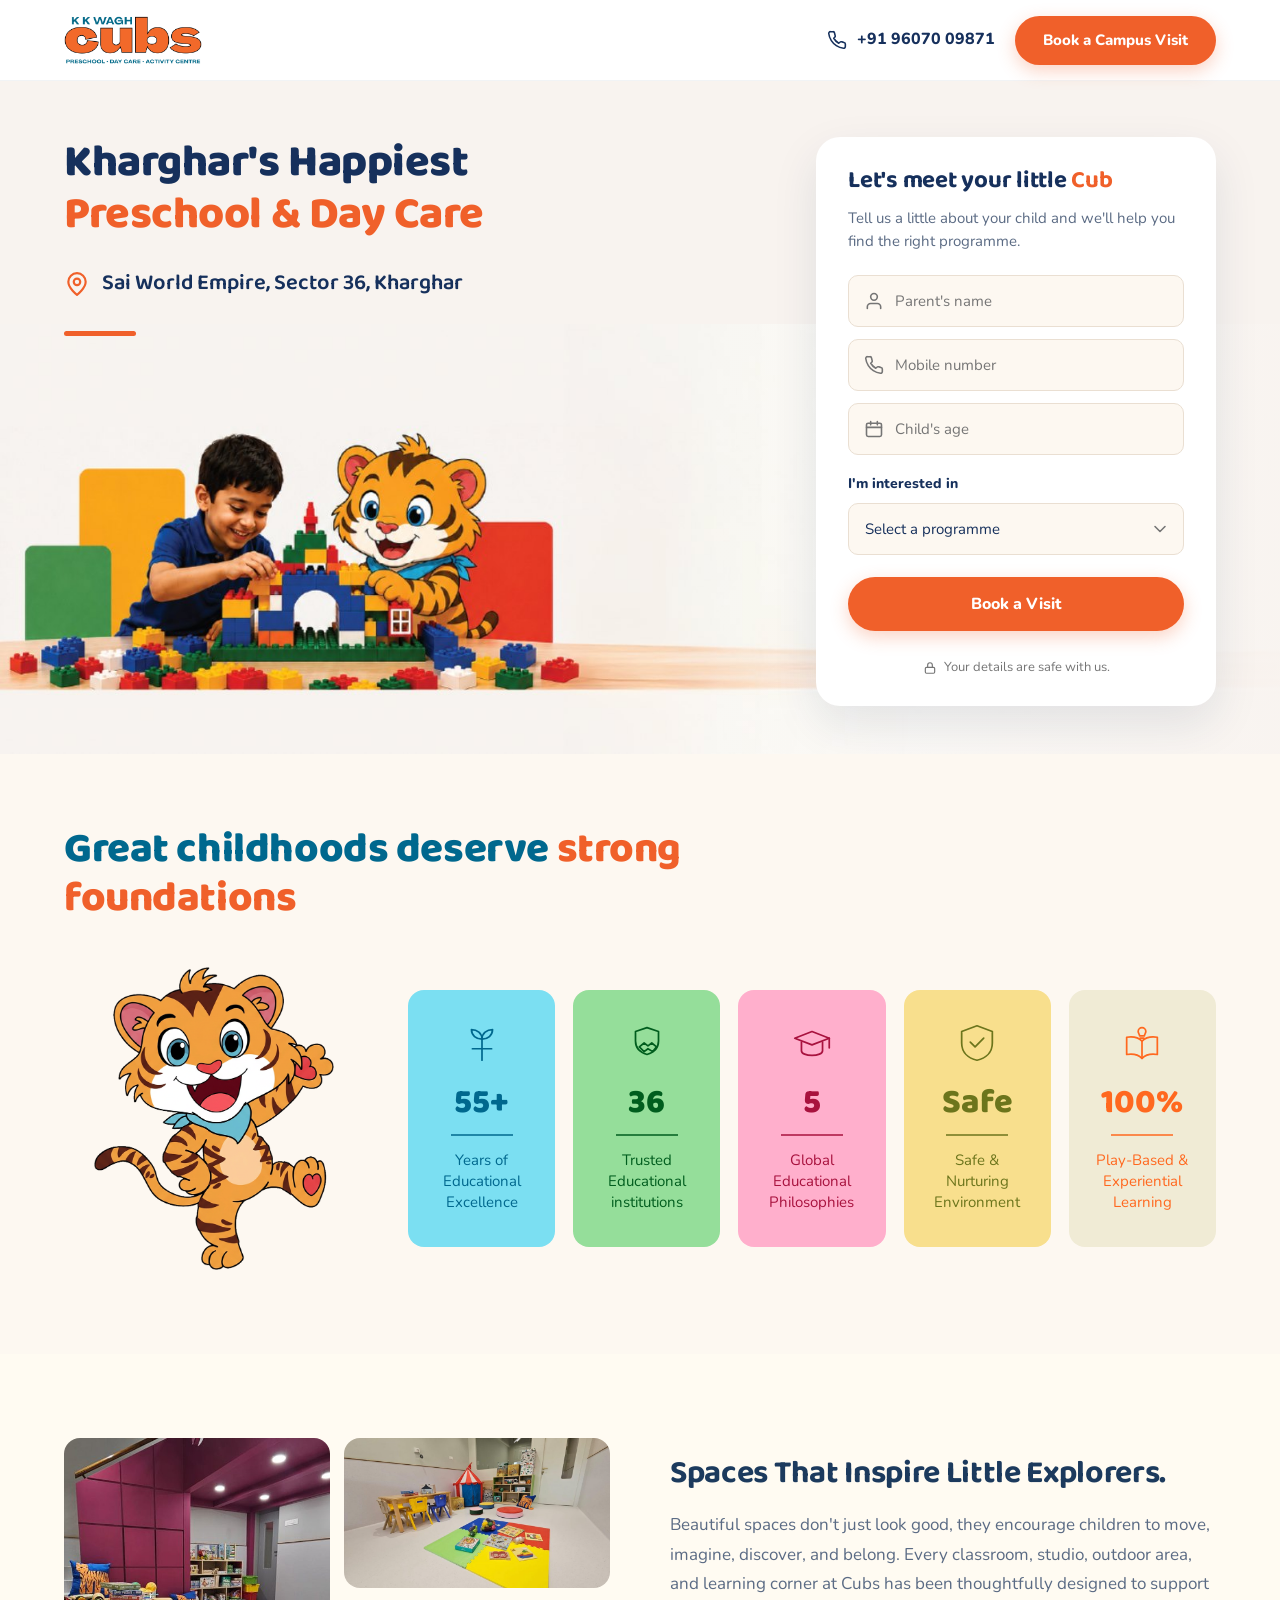
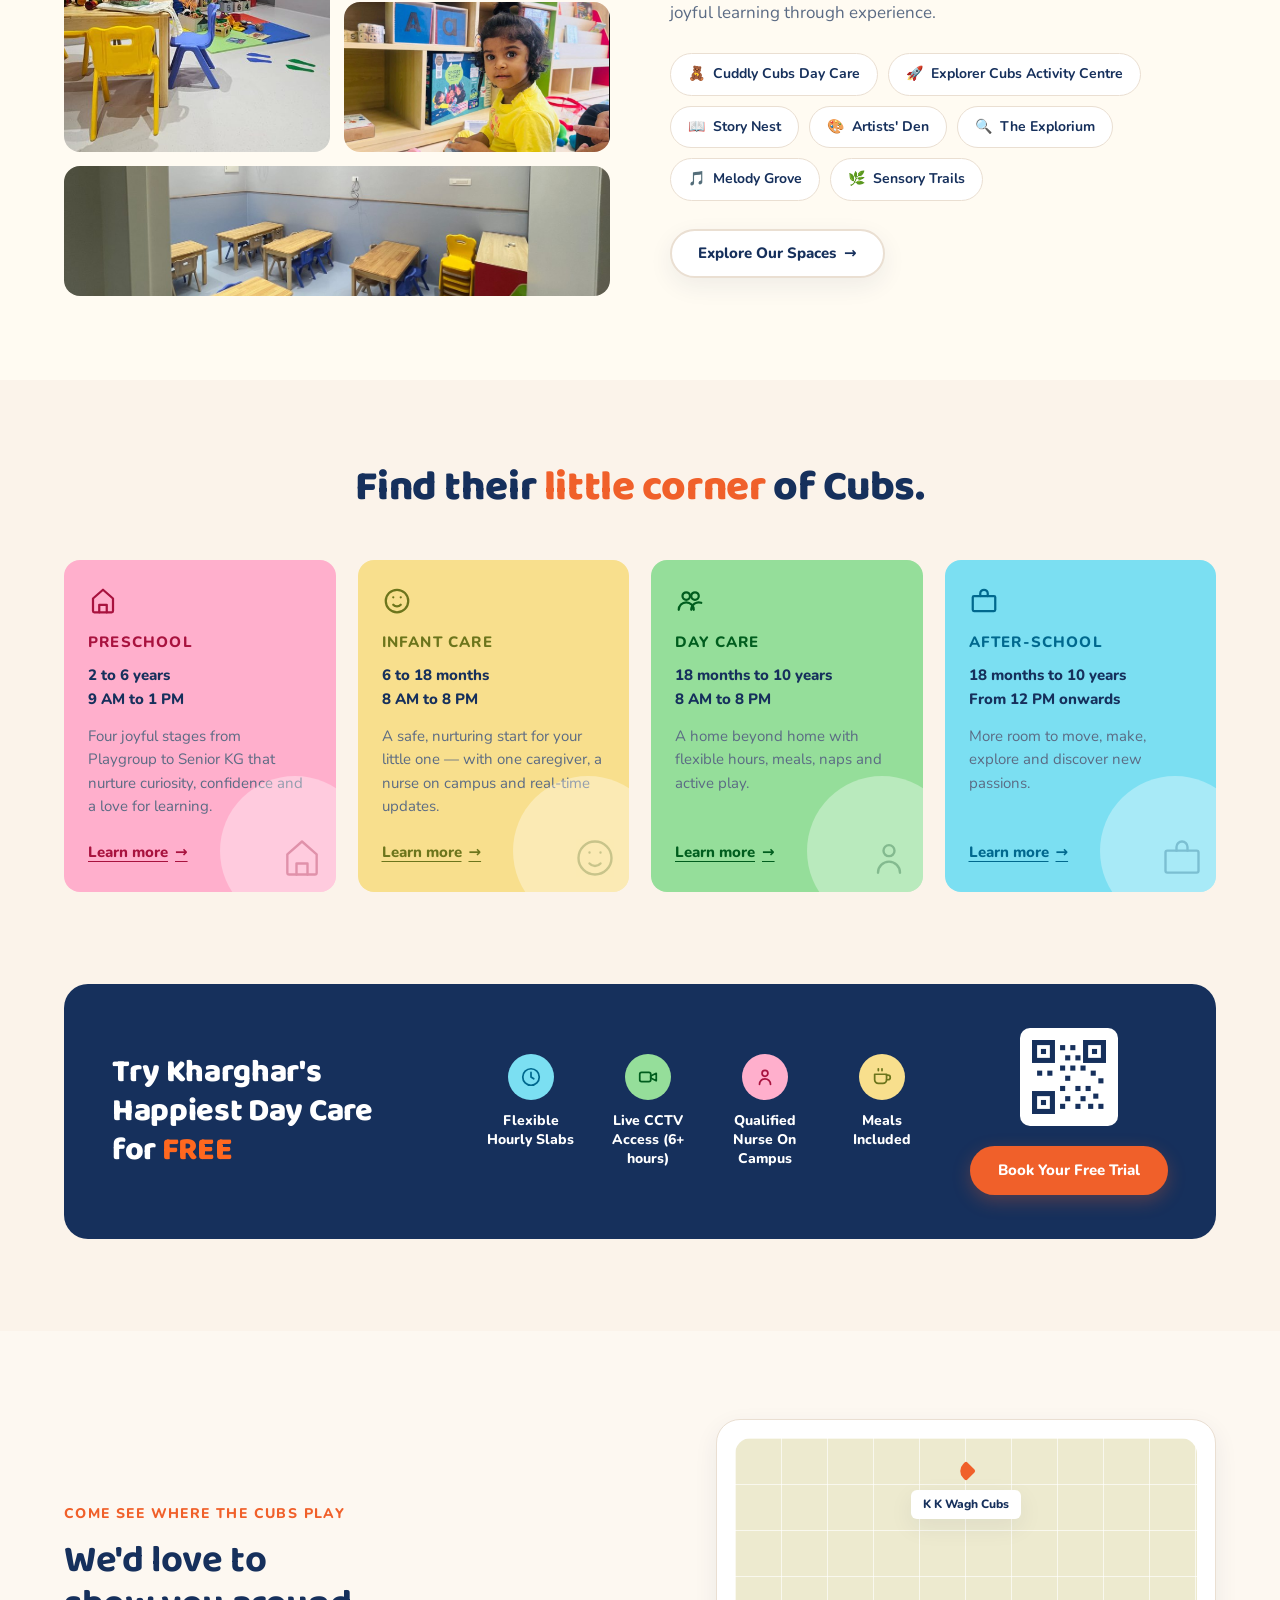
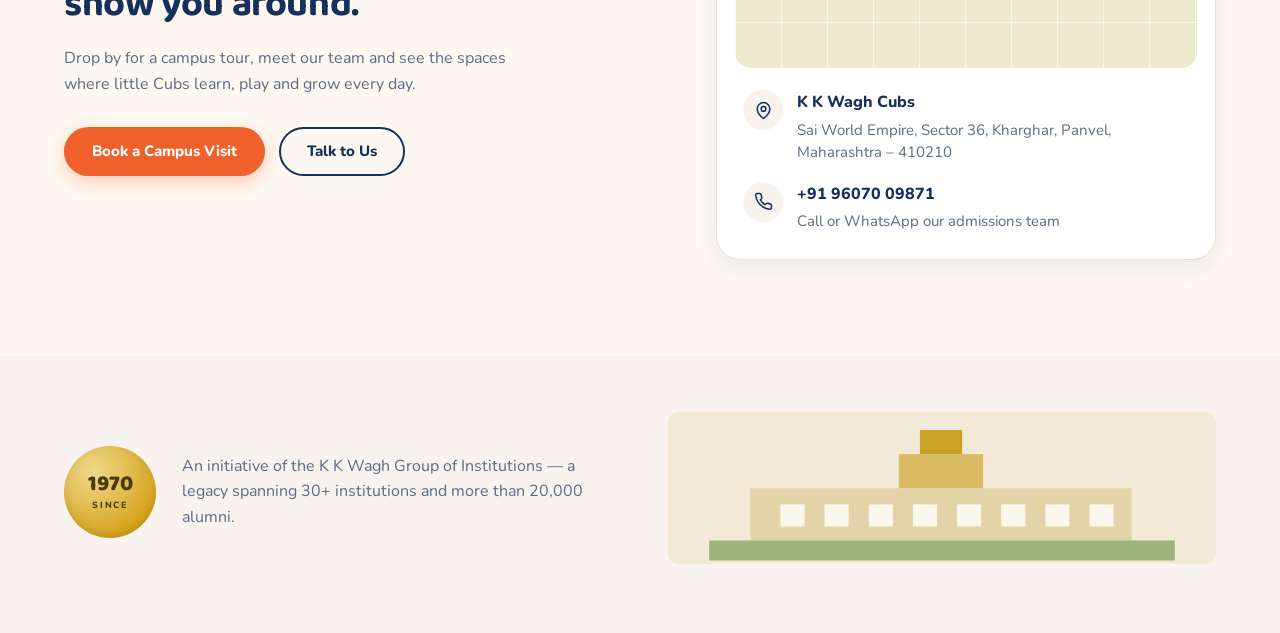
==== index.html @ c20a522b "Add files via upload" ====
<!DOCTYPE html>
<html lang="en">
<head>
<meta charset="UTF-8">
<meta name="viewport" content="width=device-width, initial-scale=1">
<title>K K Wagh Cubs — Kharghar's Happiest Preschool &amp; Day Care</title>
<meta name="description" content="Preschool, infant care, day care and after-school programmes in Sector 36, Kharghar. Book a campus visit with K K Wagh Cubs.">
<link rel="preconnect" href="https://fonts.googleapis.com">
<link rel="preconnect" href="https://fonts.gstatic.com" crossorigin>
<link href="https://fonts.googleapis.com/css2?family=Baloo+2:wght@500;600;700;800&family=Nunito:wght@400;600;700;800&display=swap" rel="stylesheet">
<link rel="stylesheet" href="styles.css">
</head>
<body>

<a class="skip-link" href="#main">Skip to content</a>

<!-- ============ HEADER ============ -->
<header class="site-header">
  <div class="shell header-inner">
    <a class="logo" href="/" aria-label="K K Wagh Cubs home">
      <img src="assets/logo.png" alt="K K Wagh Cubs" width="465" height="160">
    </a>
    <div class="header-actions">
      <a class="phone-link" href="tel:+919607009871">
        <svg class="ic" viewBox="0 0 24 24" aria-hidden="true"><path d="M22 16.9v3a2 2 0 0 1-2.2 2 19.8 19.8 0 0 1-8.6-3.1 19.5 19.5 0 0 1-6-6A19.8 19.8 0 0 1 2.1 4.2 2 2 0 0 1 4.1 2h3a2 2 0 0 1 2 1.7c.1 1 .4 1.9.7 2.8a2 2 0 0 1-.5 2.1L8.1 9.9a16 16 0 0 0 6 6l1.3-1.2a2 2 0 0 1 2.1-.5c.9.3 1.8.6 2.8.7a2 2 0 0 1 1.7 2Z"/></svg>
        <span>+91 96070 09871</span>
      </a>
      <a class="btn btn-primary" href="#enquiry">Book a Campus Visit</a>
    </div>
  </div>
</header>

<main id="main">

  <!-- ============ HERO ============ -->
  <section class="hero">
    <div class="hero-photo" aria-hidden="true">
      <img src="assets/hero-play.jpg" alt="" width="1600" height="538">
    </div>

    <div class="shell hero-grid">
      <div class="hero-copy">
        <h1>
          Kharghar's Happiest<br>
          <span class="accent">Preschool &amp; Day Care</span>
        </h1>
        <p class="hero-location">
          <svg class="ic pin" viewBox="0 0 24 24" aria-hidden="true"><path d="M20 10c0 6-8 12-8 12s-8-6-8-12a8 8 0 0 1 16 0Z"/><circle cx="12" cy="10" r="3"/></svg>
          Sai World Empire, Sector 36, Kharghar
        </p>
        <span class="rule" aria-hidden="true"></span>
      </div>

      <!-- Enquiry form -->
      <div class="enquiry-card" id="enquiry">
        <h2 class="enquiry-title">Let's meet your little <span class="accent">Cub</span></h2>
        <p class="enquiry-sub">Tell us a little about your child and we'll help you find the right programme.</p>

        <form class="enquiry-form" novalidate>
          <div class="field">
            <svg class="ic field-ic" viewBox="0 0 24 24" aria-hidden="true"><path d="M20 21v-2a4 4 0 0 0-4-4H8a4 4 0 0 0-4 4v2"/><circle cx="12" cy="7" r="4"/></svg>
            <label class="sr-only" for="parent">Parent's name</label>
            <input id="parent" name="parent" type="text" placeholder="Parent's name" autocomplete="name" required>
          </div>

          <div class="field">
            <svg class="ic field-ic" viewBox="0 0 24 24" aria-hidden="true"><path d="M22 16.9v3a2 2 0 0 1-2.2 2 19.8 19.8 0 0 1-8.6-3.1 19.5 19.5 0 0 1-6-6A19.8 19.8 0 0 1 2.1 4.2 2 2 0 0 1 4.1 2h3a2 2 0 0 1 2 1.7c.1 1 .4 1.9.7 2.8a2 2 0 0 1-.5 2.1L8.1 9.9a16 16 0 0 0 6 6l1.3-1.2a2 2 0 0 1 2.1-.5c.9.3 1.8.6 2.8.7a2 2 0 0 1 1.7 2Z"/></svg>
            <label class="sr-only" for="mobile">Mobile number</label>
            <input id="mobile" name="mobile" type="tel" placeholder="Mobile number" autocomplete="tel" required>
          </div>

          <div class="field">
            <svg class="ic field-ic" viewBox="0 0 24 24" aria-hidden="true"><rect x="3" y="5" width="18" height="16" rx="2"/><path d="M3 10h18M8 3v4M16 3v4"/></svg>
            <label class="sr-only" for="age">Child's age</label>
            <input id="age" name="age" type="text" placeholder="Child's age" required>
          </div>

          <fieldset class="interest">
            <legend>I'm interested in</legend>
            <div class="field select-field">
              <label class="sr-only" for="programme">Select a programme</label>
              <select id="programme" name="programme" required>
                <option value="" selected>Select a programme</option>
                <option>Preschool — 2 to 6 years</option>
                <option>Infant Care — 6 to 18 months</option>
                <option>Day Care — 18 months to 10 years</option>
                <option>After-School — 18 months to 10 years</option>
              </select>
              <svg class="ic chevron" viewBox="0 0 24 24" aria-hidden="true"><path d="m6 9 6 6 6-6"/></svg>
            </div>
          </fieldset>

          <button class="btn btn-primary btn-block" type="submit">Book a Visit</button>

          <p class="form-note">
            <svg class="ic" viewBox="0 0 24 24" aria-hidden="true"><rect x="4" y="11" width="16" height="10" rx="2"/><path d="M8 11V7a4 4 0 0 1 8 0v4"/></svg>
            Your details are safe with us.
          </p>
        </form>
      </div>
    </div>

  </section>

  <!-- ============ STATS ============ -->
  <section class="stats">
    <div class="shell">
      <h2 class="section-title">Great childhoods deserve <span class="accent">strong foundations</span></h2>

      <div class="stats-layout">
        <img class="mascot" src="assets/mascot-tiger.png" alt="" width="700" height="883" aria-hidden="true">

        <ul class="stat-grid">
          <li class="stat stat-blue">
            <svg class="stat-ic" viewBox="0 0 48 48" aria-hidden="true"><path d="M24 42V20"/><path d="M24 20c0-6 5-10 11-10 0 6-5 10-11 10Z"/><path d="M24 20c0-6-5-10-11-10 0 6 5 10 11 10Z"/><path d="M14 30h20"/></svg>
            <p class="stat-num">55+</p>
            <span class="stat-rule"></span>
            <p class="stat-label">Years of<br>Educational<br>Excellence</p>
          </li>
          <li class="stat stat-green">
            <svg class="stat-ic" viewBox="0 0 48 48" aria-hidden="true"><path d="M24 8 12 12v10c0 7 5 12 12 14 7-2 12-7 12-14V12Z"/><path d="m16 28 5-4 4 3 4-3 5 4-4 5-5-3-4 3Z"/></svg>
            <p class="stat-num">36</p>
            <span class="stat-rule"></span>
            <p class="stat-label">Trusted<br>Educational<br>institutions</p>
          </li>
          <li class="stat stat-pink">
            <svg class="stat-ic" viewBox="0 0 48 48" aria-hidden="true"><path d="M24 12 6 19l18 7 18-7Z"/><path d="M13 23v9c0 3 5 5 11 5s11-2 11-5v-9"/><path d="M42 19v10"/></svg>
            <p class="stat-num">5</p>
            <span class="stat-rule"></span>
            <p class="stat-label">Global<br>Educational<br>Philosophies</p>
          </li>
          <li class="stat stat-yellow">
            <svg class="stat-ic" viewBox="0 0 48 48" aria-hidden="true"><path d="M24 6 8 12v12c0 10 7 16 16 18 9-2 16-8 16-18V12Z"/><path d="m17 23 5 5 9-9"/></svg>
            <p class="stat-num">Safe</p>
            <span class="stat-rule"></span>
            <p class="stat-label">Safe &amp;<br>Nurturing<br>Environment</p>
          </li>
          <li class="stat stat-sand">
            <svg class="stat-ic" viewBox="0 0 48 48" aria-hidden="true"><path d="M24 22c-4-4-10-5-16-4v18c6-1 12 0 16 4 4-4 10-5 16-4V18c-6-1-12 0-16 4Z"/><path d="M24 22v18"/><path d="M20 12a4 4 0 1 1 8 0c0 2-1.5 2.8-1.5 4.5h-5C21.5 14.8 20 14 20 12Z"/><path d="M22 19h4"/></svg>
            <p class="stat-num">100%</p>
            <span class="stat-rule"></span>
            <p class="stat-label">Play-Based &amp;<br>Experiential<br>Learning</p>
          </li>
        </ul>
      </div>
    </div>
  </section>

  <!-- ============ SPACES ============ -->
  <section class="spaces">
    <div class="shell spaces-grid">
      <div class="mosaic">
        <img class="m1" src="assets/space-classroom.jpg" alt="Classroom with low tables, colourful chairs and a reading corner">
        <img class="m2" src="assets/space-playmat.jpg" alt="Play area with a fabric tent, bookshelves and a soft play mat">
        <img class="m3" src="assets/space-shelves.jpg" alt="A child playing beside open display shelves of books and artwork">
        <img class="m4" src="assets/space-desks.jpg" alt="Activity room with wooden desks and storage trolleys">
      </div>

      <div class="spaces-copy">
        <h2>Spaces That Inspire Little Explorers.</h2>
        <p>Beautiful spaces don't just look good, they encourage children to move, imagine, discover, and belong. Every classroom, studio, outdoor area, and learning corner at Cubs has been thoughtfully designed to support joyful learning through experience.</p>

        <ul class="chips">
          <li><span aria-hidden="true">🧸</span> Cuddly Cubs Day Care</li>
          <li><span aria-hidden="true">🚀</span> Explorer Cubs Activity Centre</li>
          <li><span aria-hidden="true">📖</span> Story Nest</li>
          <li><span aria-hidden="true">🎨</span> Artists' Den</li>
          <li><span aria-hidden="true">🔍</span> The Explorium</li>
          <li><span aria-hidden="true">🎵</span> Melody Grove</li>
          <li><span aria-hidden="true">🌿</span> Sensory Trails</li>
        </ul>

        <a class="btn btn-ghost" href="#spaces">Explore Our Spaces <span aria-hidden="true">→</span></a>
      </div>
    </div>
  </section>

  <!-- ============ PROGRAMMES ============ -->
  <section class="programmes">
    <div class="shell">
      <h2 class="section-title centered">Find their <span class="accent">little corner</span> of Cubs.</h2>

      <div class="prog-grid">
        <article class="prog prog-pink">
          <svg class="prog-ic" viewBox="0 0 24 24" aria-hidden="true"><path d="M4 10 12 3l8 7v10a1 1 0 0 1-1 1H5a1 1 0 0 1-1-1Z"/><path d="M9 21v-6h6v6"/></svg>
          <h3>Preschool</h3>
          <p class="prog-meta">2 to 6 years<br>9 AM to 1 PM</p>
          <p class="prog-body">Four joyful stages from Playgroup to Senior KG that nurture curiosity, confidence and a love for learning.</p>
          <a class="prog-link" href="#preschool">Learn more <span aria-hidden="true">→</span></a>
          <svg class="prog-blob" viewBox="0 0 24 24" aria-hidden="true"><path d="M4 10 12 3l8 7v10a1 1 0 0 1-1 1H5a1 1 0 0 1-1-1Z"/><path d="M9 21v-6h6v6"/></svg>
        </article>

        <article class="prog prog-yellow">
          <svg class="prog-ic" viewBox="0 0 24 24" aria-hidden="true"><circle cx="12" cy="12" r="9"/><path d="M9 15a4 4 0 0 0 6 0"/><path d="M9 9h.01M15 9h.01"/></svg>
          <h3>Infant Care</h3>
          <p class="prog-meta">6 to 18 months<br>8 AM to 8 PM</p>
          <p class="prog-body">A safe, nurturing start for your little one — with one caregiver, a nurse on campus and real-time updates.</p>
          <a class="prog-link" href="#infant-care">Learn more <span aria-hidden="true">→</span></a>
          <svg class="prog-blob" viewBox="0 0 24 24" aria-hidden="true"><circle cx="12" cy="12" r="9"/><path d="M9 15a4 4 0 0 0 6 0"/><path d="M9 9h.01M15 9h.01"/></svg>
        </article>

        <article class="prog prog-green">
          <svg class="prog-ic" viewBox="0 0 24 24" aria-hidden="true"><circle cx="9" cy="8" r="3"/><circle cx="16" cy="8" r="3"/><path d="M3 19a6 6 0 0 1 12 0M13 19a6 6 0 0 1 8-5.6"/></svg>
          <h3>Day Care</h3>
          <p class="prog-meta">18 months to 10 years<br>8 AM to 8 PM</p>
          <p class="prog-body">A home beyond home with flexible hours, meals, naps and active play.</p>
          <a class="prog-link" href="#day-care">Learn more <span aria-hidden="true">→</span></a>
          <svg class="prog-blob" viewBox="0 0 24 24" aria-hidden="true"><circle cx="12" cy="8" r="3"/><path d="M6 20a6 6 0 0 1 12 0"/></svg>
        </article>

        <article class="prog prog-blue">
          <svg class="prog-ic" viewBox="0 0 24 24" aria-hidden="true"><path d="M4 8h16a1 1 0 0 1 1 1v10a1 1 0 0 1-1 1H4a1 1 0 0 1-1-1V9a1 1 0 0 1 1-1Z"/><path d="M9 8V6a3 3 0 0 1 6 0v2"/></svg>
          <h3>After-School</h3>
          <p class="prog-meta">18 months to 10 years<br>From 12 PM onwards</p>
          <p class="prog-body">More room to move, make, explore and discover new passions.</p>
          <a class="prog-link" href="#after-school">Learn more <span aria-hidden="true">→</span></a>
          <svg class="prog-blob" viewBox="0 0 24 24" aria-hidden="true"><path d="M4 8h16a1 1 0 0 1 1 1v10a1 1 0 0 1-1 1H4a1 1 0 0 1-1-1V9a1 1 0 0 1 1-1Z"/><path d="M9 8V6a3 3 0 0 1 6 0v2"/></svg>
        </article>
      </div>
    </div>
  </section>

  <!-- ============ FREE TRIAL BAND ============ -->
  <section class="trial">
    <div class="shell">
      <div class="trial-band">
        <h2 class="trial-title">Try Kharghar's<br>Happiest Day Care<br>for <span class="accent">FREE</span></h2>

        <ul class="perks">
          <li>
            <span class="perk-dot dot-blue">
              <svg viewBox="0 0 24 24" aria-hidden="true"><circle cx="12" cy="12" r="9"/><path d="M12 7v5l3 2"/></svg>
            </span>
            Flexible Hourly Slabs
          </li>
          <li>
            <span class="perk-dot dot-green">
              <svg viewBox="0 0 24 24" aria-hidden="true"><rect x="3" y="7" width="12" height="10" rx="2"/><path d="m15 11 6-3v8l-6-3Z"/></svg>
            </span>
            Live CCTV Access (6+ hours)
          </li>
          <li>
            <span class="perk-dot dot-pink">
              <svg viewBox="0 0 24 24" aria-hidden="true"><circle cx="12" cy="8" r="3.2"/><path d="M6 20a6 6 0 0 1 12 0"/></svg>
            </span>
            Qualified Nurse On Campus
          </li>
          <li>
            <span class="perk-dot dot-yellow">
              <svg viewBox="0 0 24 24" aria-hidden="true"><path d="M4 9h13v6a4 4 0 0 1-4 4H8a4 4 0 0 1-4-4Z"/><path d="M17 10h1.5a2.5 2.5 0 0 1 0 5H17"/><path d="M8 5V3M12 5V3"/></svg>
            </span>
            Meals Included
          </li>
        </ul>

        <div class="trial-cta">
          <div class="qr" role="img" aria-label="QR code to book a free trial">
            <svg viewBox="0 0 29 29" aria-hidden="true">
              <rect x="1" y="1" width="7" height="7" fill="none" stroke="#16305c" stroke-width="2"/>
              <rect x="3.5" y="3.5" width="2" height="2" fill="#16305c" stroke="none"/>
              <rect x="21" y="1" width="7" height="7" fill="none" stroke="#16305c" stroke-width="2"/>
              <rect x="23.5" y="3.5" width="2" height="2" fill="#16305c" stroke="none"/>
              <rect x="1" y="21" width="7" height="7" fill="none" stroke="#16305c" stroke-width="2"/>
              <rect x="3.5" y="23.5" width="2" height="2" fill="#16305c" stroke="none"/>
              <g fill="#16305c" stroke="none">
                <rect x="11" y="2" width="2" height="2"/><rect x="15" y="2" width="2" height="2"/>
                <rect x="13" y="6" width="2" height="2"/><rect x="17" y="6" width="2" height="2"/>
                <rect x="11" y="10" width="2" height="2"/><rect x="15" y="10" width="2" height="2"/>
                <rect x="19" y="10" width="2" height="2"/><rect x="2" y="12" width="2" height="2"/>
                <rect x="6" y="12" width="2" height="2"/><rect x="13" y="14" width="2" height="2"/>
                <rect x="23" y="12" width="2" height="2"/><rect x="26" y="15" width="2" height="2"/>
                <rect x="11" y="18" width="2" height="2"/><rect x="17" y="18" width="2" height="2"/>
                <rect x="21" y="18" width="2" height="2"/><rect x="13" y="22" width="2" height="2"/>
                <rect x="19" y="22" width="2" height="2"/><rect x="24" y="21" width="2" height="2"/>
                <rect x="11" y="25" width="2" height="2"/><rect x="17" y="25" width="2" height="2"/>
                <rect x="22" y="25" width="2" height="2"/><rect x="26" y="25" width="2" height="2"/>
              </g>
            </svg>
          </div>
          <a class="btn btn-primary" href="#enquiry">Book Your Free Trial</a>
        </div>
      </div>
    </div>
  </section>

  <!-- ============ VISIT / CONTACT ============ -->
  <section class="visit">
    <div class="shell visit-grid">
      <div class="visit-copy">
        <p class="eyebrow">Come see where the Cubs play</p>
        <h2>We'd love to<br>show you around.</h2>
        <p class="visit-body">Drop by for a campus tour, meet our team and see the spaces where little Cubs learn, play and grow every day.</p>
        <div class="visit-actions">
          <a class="btn btn-primary" href="#enquiry">Book a Campus Visit</a>
          <a class="btn btn-outline" href="tel:+919607009871">Talk to Us</a>
        </div>
      </div>

      <div class="visit-card">
        <a class="map" href="https://maps.google.com/?q=Sai+World+Empire+Sector+36+Kharghar" target="_blank" rel="noopener">
          <span class="map-pin" aria-hidden="true"></span>
          <span class="map-label">K K Wagh Cubs</span>
          <span class="sr-only">Open in Google Maps</span>
        </a>

        <ul class="visit-details">
          <li>
            <span class="detail-ic">
              <svg viewBox="0 0 24 24" aria-hidden="true"><path d="M20 10c0 6-8 12-8 12s-8-6-8-12a8 8 0 0 1 16 0Z"/><circle cx="12" cy="10" r="3"/></svg>
            </span>
            <div>
              <p class="detail-head">K K Wagh Cubs</p>
              <p class="detail-sub">Sai World Empire, Sector 36, Kharghar, Panvel, Maharashtra – 410210</p>
            </div>
          </li>
          <li>
            <span class="detail-ic">
              <svg viewBox="0 0 24 24" aria-hidden="true"><path d="M22 16.9v3a2 2 0 0 1-2.2 2 19.8 19.8 0 0 1-8.6-3.1 19.5 19.5 0 0 1-6-6A19.8 19.8 0 0 1 2.1 4.2 2 2 0 0 1 4.1 2h3a2 2 0 0 1 2 1.7c.1 1 .4 1.9.7 2.8a2 2 0 0 1-.5 2.1L8.1 9.9a16 16 0 0 0 6 6l1.3-1.2a2 2 0 0 1 2.1-.5c.9.3 1.8.6 2.8.7a2 2 0 0 1 1.7 2Z"/></svg>
            </span>
            <div>
              <p class="detail-head"><a href="tel:+919607009871">+91 96070 09871</a></p>
              <p class="detail-sub">Call or WhatsApp our admissions team</p>
            </div>
          </li>
        </ul>
      </div>
    </div>
  </section>

</main>

<!-- ============ FOOTER ============ -->
<footer class="site-footer">
  <div class="shell footer-grid">
    <div class="legacy">
      <span class="legacy-badge">
        <strong>1970</strong>
        <em>since</em>
      </span>
      <p>An initiative of the K K Wagh Group of Institutions — a legacy spanning 30+ institutions and more than 20,000 alumni.</p>
    </div>

    <div class="campus-art" aria-hidden="true">
      <svg viewBox="0 0 546 152" role="presentation">
        <rect width="546" height="152" fill="#f2ead7"/>
        <rect x="251" y="18" width="42" height="24" fill="#c9a227"/>
        <rect x="230" y="42" width="84" height="34" fill="#d9bb63"/>
        <rect x="82" y="76" width="380" height="52" fill="#e2d3a8"/>
        <g fill="#fbf7ec">
          <rect x="112" y="92" width="24" height="22"/><rect x="156" y="92" width="24" height="22"/>
          <rect x="200" y="92" width="24" height="22"/><rect x="244" y="92" width="24" height="22"/>
          <rect x="288" y="92" width="24" height="22"/><rect x="332" y="92" width="24" height="22"/>
          <rect x="376" y="92" width="24" height="22"/><rect x="420" y="92" width="24" height="22"/>
        </g>
        <rect x="41" y="128" width="464" height="20" fill="#9db47f"/>
      </svg>
    </div>
  </div>
</footer>

</body>
</html>
---- styles.css ----
/* ==========================================================================
   K K Wagh Cubs — Home page
   Design tokens lifted from the Figma frame.
   Swap --font-display / --font-body if the source file uses different faces.
   ========================================================================== */

:root {
  /* Brand */
  --navy:        #16305c;
  --navy-soft:   #1c3a5d;
  --orange:      #f0602a;
  --orange-hot:  #ff681f;
  --orange-deep: #d94e1c;

  /* Text */
  --ink:         #16305c;
  --ink-body:    #5b6b84;
  --ink-muted:   #757575;

  /* Surfaces */
  --cream:       #fdf8f1;
  --cream-warm:  #f8f3ef;
  --cream-light: #fffbf2;
  --cream-mid:   #fbf3ea;
  --white:       #ffffff;
  --line:        #eadfd2;

  /* Playful accents (fill / ink pairs) */
  --blue:   #7bdff2;  --blue-ink:   #00688e;
  --green:  #95de9a;  --green-ink:  #005d1e;
  --pink:   #ffafcc;  --pink-ink:   #a8123e;
  --yellow: #f8df8d;  --yellow-ink: #6c751c;
  --sand:   #f0ebd5;  --sand-ink:   #ff681f;

  /* Type */
  --font-display: "Baloo 2", "Nunito", system-ui, sans-serif;
  --font-body:    "Nunito", system-ui, -apple-system, sans-serif;

  /* Layout */
  --shell: 1200px;
  --gutter: 24px;
  --r-sm: 10px;
  --r-md: 16px;
  --r-lg: 24px;
  --r-pill: 999px;
  --shadow-card: 0 18px 46px rgba(22, 48, 92, .10);
  --shadow-soft: 0 8px 24px rgba(22, 48, 92, .07);
}

/* ---------- Base ---------- */
*, *::before, *::after { box-sizing: border-box; }

html { scroll-behavior: smooth; scroll-padding-top: 96px; }

body {
  margin: 0;
  font-family: var(--font-body);
  font-size: 17px;
  line-height: 1.6;
  color: var(--ink-body);
  background: var(--cream);
  -webkit-font-smoothing: antialiased;
}

h1, h2, h3 {
  font-family: var(--font-display);
  color: var(--ink);
  line-height: 1.15;
  margin: 0;
  letter-spacing: -0.01em;
}

p { margin: 0; }
ul { margin: 0; padding: 0; list-style: none; }
img { display: block; max-width: 100%; height: auto; }
a { color: inherit; }

.accent { color: var(--orange); }

.shell {
  width: 100%;
  max-width: var(--shell);
  margin-inline: auto;
  padding-inline: var(--gutter);
}

.sr-only {
  position: absolute; width: 1px; height: 1px;
  padding: 0; margin: -1px; overflow: hidden;
  clip: rect(0 0 0 0); white-space: nowrap; border: 0;
}

.skip-link {
  position: absolute; left: 16px; top: -60px; z-index: 100;
  background: var(--navy); color: #fff; padding: 10px 18px;
  border-radius: var(--r-sm); text-decoration: none;
  transition: top .18s ease;
}
.skip-link:focus { top: 16px; }

:focus-visible {
  outline: 3px solid var(--orange);
  outline-offset: 3px;
  border-radius: 4px;
}

/* Shared inline icon sizing */
.ic {
  width: 20px; height: 20px; flex: none;
  fill: none; stroke: currentColor; stroke-width: 1.9;
  stroke-linecap: round; stroke-linejoin: round;
}

/* ---------- Buttons ---------- */
.btn {
  display: inline-flex; align-items: center; justify-content: center; gap: 8px;
  font-family: var(--font-body);
  font-weight: 800; font-size: 15px; line-height: 1;
  padding: 15px 26px;
  border: 2px solid transparent;
  border-radius: var(--r-pill);
  text-decoration: none;
  cursor: pointer;
  transition: transform .16s ease, background-color .16s ease,
              color .16s ease, box-shadow .16s ease;
}
.btn:hover { transform: translateY(-2px); }
.btn:active { transform: translateY(0); }

.btn-primary {
  background: var(--orange);
  color: #fff;
  box-shadow: 0 6px 18px rgba(240, 96, 42, .28);
}
.btn-primary:hover { background: var(--orange-deep); }

.btn-outline {
  background: transparent;
  color: var(--navy);
  border-color: var(--navy);
}
.btn-outline:hover { background: var(--navy); color: #fff; }

.btn-ghost {
  background: #fff;
  color: var(--navy);
  border-color: var(--line);
  box-shadow: var(--shadow-soft);
}
.btn-ghost:hover { border-color: var(--orange); color: var(--orange); }

.btn-block { width: 100%; }

/* ==========================================================================
   HEADER
   ========================================================================== */
.site-header {
  position: sticky; top: 0; z-index: 50;
  background: var(--white);
  border-bottom: 1px solid rgba(22, 48, 92, .06);
}
.header-inner {
  display: flex; align-items: center; justify-content: space-between;
  gap: 24px; min-height: 80px;
}
.logo img { width: 138px; height: auto; }

.header-actions { display: flex; align-items: center; gap: 20px; }

.phone-link {
  display: inline-flex; align-items: center; gap: 10px;
  font-weight: 800; font-size: 16px;
  color: var(--navy); text-decoration: none;
}
.phone-link:hover { color: var(--orange); }

/* ==========================================================================
   HERO
   ========================================================================== */
.hero {
  position: relative;
  background: var(--cream-warm);
  overflow: hidden;
}

/* The photo is a backdrop layer: the enquiry card sits over its right side,
   exactly as the two overlap in the Figma frame. */
.hero-photo {
  position: absolute;
  inset: auto 0 0 0;
  z-index: 0;
  line-height: 0;
  pointer-events: none;
}
.hero-photo img { width: 100%; height: auto; }

/* feathers the photo's cooler white into the warm hero background */
.hero-photo::after {
  content: "";
  position: absolute; inset: 0;
  background: linear-gradient(90deg,
    rgba(248, 243, 239, 0) 55%,
    rgba(248, 243, 239, .55) 78%,
    rgba(248, 243, 239, .9) 100%);
}

.hero-grid {
  display: grid;
  grid-template-columns: 1fr 400px;
  gap: 56px;
  align-items: start;
  position: relative;
  z-index: 1;
  padding-block: 56px 48px;
  min-height: 560px;
}

.hero-copy h1 {
  font-size: clamp(34px, 3.5vw, 47px);
  font-weight: 800;
  text-wrap: balance;
}

.hero-location {
  display: flex; align-items: center; gap: 12px;
  margin-top: 26px;
  font-family: var(--font-display);
  font-weight: 600; font-size: 22px;
  color: var(--navy);
}
.hero-location .pin { width: 26px; height: 26px; color: var(--orange); stroke-width: 2; }

.rule {
  display: block; width: 72px; height: 5px;
  margin-top: 30px;
  background: var(--orange); border-radius: var(--r-pill);
}

/* Enquiry card */
.enquiry-card {
  background: var(--white);
  border-radius: var(--r-lg);
  padding: 30px 32px 28px;
  box-shadow: var(--shadow-card);
}
.enquiry-title { font-size: 24px; font-weight: 700; }
.enquiry-sub { margin-top: 12px; font-size: 15px; line-height: 1.55; }

.enquiry-form { margin-top: 22px; display: grid; gap: 12px; }

.field { position: relative; display: block; }

.field-ic {
  position: absolute; left: 16px; top: 50%;
  transform: translateY(-50%);
  color: var(--ink-muted); pointer-events: none;
}

.field input,
.field select {
  width: 100%;
  font-family: var(--font-body); font-size: 15px;
  color: var(--ink);
  background: var(--cream);
  border: 1px solid var(--line);
  border-radius: var(--r-sm);
  padding: 15px 16px 15px 46px;
  transition: border-color .16s ease, background-color .16s ease;
}
.field input::placeholder { color: var(--ink-muted); }
.field input:focus, .field select:focus {
  background: #fff; border-color: var(--orange);
  outline: none;
}

.interest { border: 0; margin: 6px 0 0; padding: 0; }
.interest legend {
  padding: 0 0 8px;
  font-family: var(--font-body);
  font-weight: 800; font-size: 14px; color: var(--navy);
}

.select-field select {
  appearance: none;
  padding-left: 16px;
  cursor: pointer;
}
.chevron {
  position: absolute; right: 14px; top: 50%;
  transform: translateY(-50%);
  color: var(--ink-muted); pointer-events: none;
}

.enquiry-form .btn { margin-top: 10px; padding-block: 17px; font-size: 16px; }

.form-note {
  display: flex; align-items: center; justify-content: center; gap: 7px;
  margin-top: 14px;
  font-size: 13px; color: var(--ink-muted);
}
.form-note .ic { width: 14px; height: 14px; stroke-width: 2; }

/* ==========================================================================
   STATS
   ========================================================================== */
.stats {
  background: var(--cream);
  padding-block: 72px 84px;
}

.section-title {
  font-size: clamp(30px, 3.4vw, 42px);
  font-weight: 800;
  color: var(--blue-ink);
  max-width: 640px;
}
.section-title.centered {
  max-width: none; text-align: center;
  color: var(--navy);
}

.stats-layout {
  display: grid;
  grid-template-columns: 300px 1fr;
  gap: 44px;
  align-items: center;
  margin-top: 44px;
}

.mascot { width: 240px; margin-inline: auto; }

.stat-grid {
  display: grid;
  grid-template-columns: repeat(5, 1fr);
  gap: 18px;
}

.stat {
  border-radius: var(--r-md);
  padding: 30px 16px 34px;
  text-align: center;
}
.stat-ic {
  width: 46px; height: 46px; margin: 0 auto 12px;
  fill: none; stroke: currentColor; stroke-width: 1.8;
  stroke-linecap: round; stroke-linejoin: round;
}
.stat-num {
  font-family: var(--font-display);
  font-size: 34px; font-weight: 800; line-height: 1;
}
.stat-rule {
  display: block; width: 62px; height: 2px;
  margin: 14px auto; background: currentColor; opacity: .75;
}
.stat-label { font-size: 15px; line-height: 1.4; }

.stat-blue   { background: var(--blue);   color: var(--blue-ink); }
.stat-green  { background: var(--green);  color: var(--green-ink); }
.stat-pink   { background: var(--pink);   color: var(--pink-ink); }
.stat-yellow { background: var(--yellow); color: var(--yellow-ink); }
.stat-sand   { background: var(--sand);   color: var(--sand-ink); }

/* ==========================================================================
   SPACES
   ========================================================================== */
.spaces {
  background: var(--cream-light);
  padding-block: 84px;
}

.spaces-grid {
  display: grid;
  grid-template-columns: 1fr 1fr;
  gap: 60px;
  align-items: center;
}

.mosaic {
  display: grid;
  grid-template-columns: 1fr 1fr;
  grid-template-rows: 150px 150px 130px;
  gap: 14px;
}
.mosaic img {
  width: 100%; height: 100%;
  object-fit: cover;
  border-radius: var(--r-md);
}
.m1 { grid-column: 1; grid-row: 1 / 3; }
.m2 { grid-column: 2; grid-row: 1; }
.m3 { grid-column: 2; grid-row: 2; }
.m4 { grid-column: 1 / 3; grid-row: 3; object-position: center 68%; }

.spaces-copy h2 { font-size: clamp(26px, 2.6vw, 32px); font-weight: 700; color: var(--navy-soft); }
.spaces-copy > p { margin-top: 18px; font-size: 17px; line-height: 1.72; }

.chips {
  display: flex; flex-wrap: wrap; gap: 10px;
  margin-top: 26px;
}
.chips li {
  display: inline-flex; align-items: center; gap: 8px;
  background: #fff;
  border: 1px solid var(--line);
  border-radius: var(--r-pill);
  padding: 9px 17px;
  font-size: 14px; font-weight: 700;
  color: var(--navy);
}

.spaces-copy .btn-ghost { margin-top: 28px; }

/* ==========================================================================
   PROGRAMMES
   ========================================================================== */
.programmes {
  background: var(--cream-mid);
  padding-block: 84px 92px;
}

.prog-grid {
  display: grid;
  grid-template-columns: repeat(4, 1fr);
  gap: 22px;
  margin-top: 48px;
}

.prog {
  position: relative;
  overflow: hidden;
  border-radius: var(--r-md);
  padding: 26px 24px 28px;
  display: flex; flex-direction: column;
  transition: transform .2s ease, box-shadow .2s ease;
}
.prog:hover { transform: translateY(-5px); box-shadow: var(--shadow-card); }

.prog-ic {
  width: 30px; height: 30px; margin-bottom: 18px;
  fill: none; stroke: currentColor; stroke-width: 1.8;
  stroke-linecap: round; stroke-linejoin: round;
}

.prog h3 {
  font-family: var(--font-body);
  font-size: 15px; font-weight: 800;
  letter-spacing: .08em; text-transform: uppercase;
  color: currentColor;
}
.prog-meta {
  margin-top: 12px;
  font-size: 15px; font-weight: 800; color: var(--navy);
}
.prog-body {
  margin-top: 14px; margin-bottom: 22px;
  font-size: 15px; line-height: 1.55; color: var(--ink-body);
}
.prog-link {
  margin-top: auto;
  display: inline-flex; align-items: center; gap: 7px;
  font-size: 15px; font-weight: 800;
  color: currentColor;
  text-decoration: underline; text-underline-offset: 4px;
  align-self: flex-start;
}
.prog-link:hover { gap: 12px; }

/* soft watermark disc in the lower-right of each card */
.prog::after {
  content: "";
  position: absolute; right: -34px; bottom: -34px;
  width: 150px; height: 150px; border-radius: 50%;
  background: rgba(255, 255, 255, .34);
  pointer-events: none;
}
.prog-blob {
  position: absolute; right: 12px; bottom: 12px;
  width: 44px; height: 44px;
  fill: none; stroke: currentColor; stroke-width: 1.3;
  stroke-linecap: round; stroke-linejoin: round;
  opacity: .55;
  pointer-events: none;
}

.prog-pink   { background: var(--pink);   color: var(--pink-ink); }
.prog-yellow { background: var(--yellow); color: var(--yellow-ink); }
.prog-green  { background: var(--green);  color: var(--green-ink); }
.prog-blue   { background: var(--blue);   color: var(--blue-ink); }

/* ==========================================================================
   FREE TRIAL BAND
   ========================================================================== */
.trial { background: var(--cream-mid); padding-bottom: 92px; }

.trial-band {
  background: var(--navy);
  border-radius: var(--r-lg);
  padding: 44px 48px;
  display: grid;
  grid-template-columns: minmax(260px, 330px) 1fr auto;
  gap: 40px;
  align-items: center;
}

.trial-title {
  color: #fff;
  font-size: 32px; font-weight: 800; line-height: 1.22;
}
.trial-title .accent { color: var(--orange-hot); }

.perks {
  display: grid;
  grid-template-columns: repeat(4, 1fr);
  gap: 20px;
  text-align: center;
}
.perks li {
  color: #fff;
  font-size: 14px; font-weight: 800; line-height: 1.35;
}
.perk-dot {
  display: grid; place-items: center;
  width: 46px; height: 46px; margin: 0 auto 12px;
  border-radius: 50%;
}
.perk-dot svg {
  width: 22px; height: 22px;
  fill: none; stroke-width: 1.9;
  stroke-linecap: round; stroke-linejoin: round;
}
.dot-blue   { background: var(--blue); }   .dot-blue svg   { stroke: var(--blue-ink); }
.dot-green  { background: var(--green); }  .dot-green svg  { stroke: var(--green-ink); }
.dot-pink   { background: var(--pink); }   .dot-pink svg   { stroke: var(--pink-ink); }
.dot-yellow { background: var(--yellow); } .dot-yellow svg { stroke: var(--yellow-ink); }

.trial-cta { display: grid; justify-items: center; gap: 20px; }
.qr {
  background: #fff; border-radius: var(--r-sm);
  padding: 12px; width: 98px; height: 98px;
}
.qr svg { width: 100%; height: 100%; }

/* ==========================================================================
   VISIT / CONTACT
   ========================================================================== */
.visit { background: var(--cream); padding-block: 88px 96px; }

.visit-grid {
  display: grid;
  grid-template-columns: 1fr 500px;
  gap: 64px;
  align-items: center;
}

.eyebrow {
  font-size: 14px; font-weight: 800;
  letter-spacing: .1em; text-transform: uppercase;
  color: var(--orange);
}
.visit-copy h2 {
  margin-top: 14px;
  font-size: clamp(30px, 3.2vw, 38px); font-weight: 700;
}
.visit-body { margin-top: 20px; max-width: 460px; font-size: 16px; }
.visit-actions { display: flex; flex-wrap: wrap; gap: 14px; margin-top: 30px; }

.visit-card {
  background: #fff;
  border: 1px solid var(--line);
  border-radius: var(--r-lg);
  padding: 18px;
  box-shadow: var(--shadow-soft);
}

.map {
  position: relative; display: block;
  height: 230px; border-radius: var(--r-md);
  background-color: #edeacf;
  background-image:
    linear-gradient(rgba(255,255,255,.65) 1px, transparent 1px),
    linear-gradient(90deg, rgba(255,255,255,.65) 1px, transparent 1px);
  background-size: 46px 46px;
  overflow: hidden;
  text-decoration: none;
}
.map-pin {
  position: absolute; left: 50%; top: 26px;
  width: 14px; height: 14px;
  transform: translateX(-50%) rotate(45deg);
  background: var(--orange);
  border-radius: 2px 2px 2px 10px;
}
.map-label {
  position: absolute; left: 50%; top: 52px;
  transform: translateX(-50%);
  background: #fff; color: var(--navy);
  font-size: 12px; font-weight: 800;
  padding: 5px 12px; border-radius: 6px;
  box-shadow: var(--shadow-soft);
  white-space: nowrap;
}

.visit-details { margin-top: 22px; display: grid; gap: 18px; padding: 0 8px 8px; }
.visit-details li { display: flex; gap: 14px; }

.detail-ic {
  display: grid; place-items: center; flex: none;
  width: 40px; height: 40px;
  border-radius: 50%;
  background: var(--cream-warm);
}
.detail-ic svg {
  width: 19px; height: 19px;
  fill: none; stroke: var(--navy); stroke-width: 1.9;
  stroke-linecap: round; stroke-linejoin: round;
}
.detail-head { font-size: 16px; font-weight: 800; color: var(--navy); }
.detail-head a { text-decoration: none; }
.detail-head a:hover { color: var(--orange); }
.detail-sub { margin-top: 3px; font-size: 15px; line-height: 1.5; }

/* ==========================================================================
   FOOTER
   ========================================================================== */
.site-footer { background: var(--cream-warm); padding-block: 56px 60px; }

.footer-grid {
  display: grid;
  grid-template-columns: 1fr 1fr;
  gap: 56px;
  align-items: center;
}

.legacy { display: flex; align-items: center; gap: 26px; }

.legacy-badge {
  display: grid; place-content: center; flex: none;
  width: 92px; height: 92px; border-radius: 50%;
  background: radial-gradient(circle at 32% 28%, #f0d98a, #d4a017 78%);
  text-align: center; color: #4a3a06;
  box-shadow: inset 0 -3px 8px rgba(0, 0, 0, .1);
}
.legacy-badge strong {
  font-family: var(--font-display);
  font-size: 22px; font-weight: 800; line-height: 1;
}
.legacy-badge em {
  display: block; margin-top: 3px;
  font-style: normal; font-size: 9px; font-weight: 800;
  letter-spacing: .18em; text-transform: uppercase;
}
.legacy p { font-size: 16px; line-height: 1.6; max-width: 420px; }

.campus-art svg { width: 100%; height: auto; border-radius: var(--r-sm); }

/* ==========================================================================
   RESPONSIVE
   ========================================================================== */
@media (max-width: 1080px) {
  /* stacked layout: the photo returns to normal flow beneath the content */
  .hero { display: flex; flex-direction: column; }
  .hero-photo { position: static; order: 2; }
  .hero-photo::after { display: none; }
  /* nothing covers the photo's empty right side once stacked, so crop to the subject */
  .hero-photo img {
    aspect-ratio: 2.3 / 1;
    object-fit: cover;
    object-position: left center;
  }
  .hero-grid { order: 1; min-height: 0; padding-block: 44px 40px; }
  .hero-grid { grid-template-columns: 1fr; gap: 40px; }
  .enquiry-card { max-width: 460px; }

  .stats-layout { grid-template-columns: 1fr; gap: 28px; }
  .mascot { width: 190px; }
  .stat-grid { grid-template-columns: repeat(3, 1fr); }

  .spaces-grid { grid-template-columns: 1fr; gap: 44px; }

  .prog-grid { grid-template-columns: repeat(2, 1fr); }

  .trial-band { grid-template-columns: 1fr; gap: 34px; text-align: center; }
  .trial-title { text-align: center; }
  .perks { grid-template-columns: repeat(4, 1fr); }
  .trial-cta { grid-auto-flow: column; align-items: center; }

  .visit-grid { grid-template-columns: 1fr; gap: 44px; }
  .visit-body { max-width: none; }

  .footer-grid { grid-template-columns: 1fr; gap: 40px; }
}

@media (max-width: 640px) {
  body { font-size: 16px; }
  :root { --gutter: 18px; }

  .header-inner { min-height: 68px; gap: 12px; }
  .logo img { width: 108px; }
  .phone-link span { display: none; }
  .btn { padding: 13px 20px; font-size: 14px; }

  .hero-grid { padding-block: 40px 32px; }
  .hero-photo img { aspect-ratio: 1.55 / 1; }
  .hero-location { font-size: 18px; }
  .enquiry-card { padding: 24px 20px; max-width: none; }

  .stats { padding-block: 56px 64px; }
  .stat-grid { grid-template-columns: repeat(2, 1fr); gap: 14px; }
  .stat { padding: 24px 12px 26px; }

  .spaces { padding-block: 60px; }
  .mosaic { grid-template-rows: 120px 120px 110px; gap: 10px; }

  .programmes { padding-block: 60px 64px; }
  .prog-grid { grid-template-columns: 1fr; }

  .trial { padding-bottom: 64px; }
  .trial-band { padding: 32px 22px; }
  .trial-title { font-size: 26px; }
  .perks { grid-template-columns: repeat(2, 1fr); }
  .trial-cta { grid-auto-flow: row; }

  .visit { padding-block: 60px 68px; }
  .visit-actions .btn { flex: 1 1 auto; }

  .legacy { flex-direction: column; align-items: flex-start; gap: 18px; }
}

/* ---------- Motion preferences ---------- */
@media (prefers-reduced-motion: reduce) {
  html { scroll-behavior: auto; }
  *, *::before, *::after {
    animation-duration: .001ms !important;
    transition-duration: .001ms !important;
  }
}
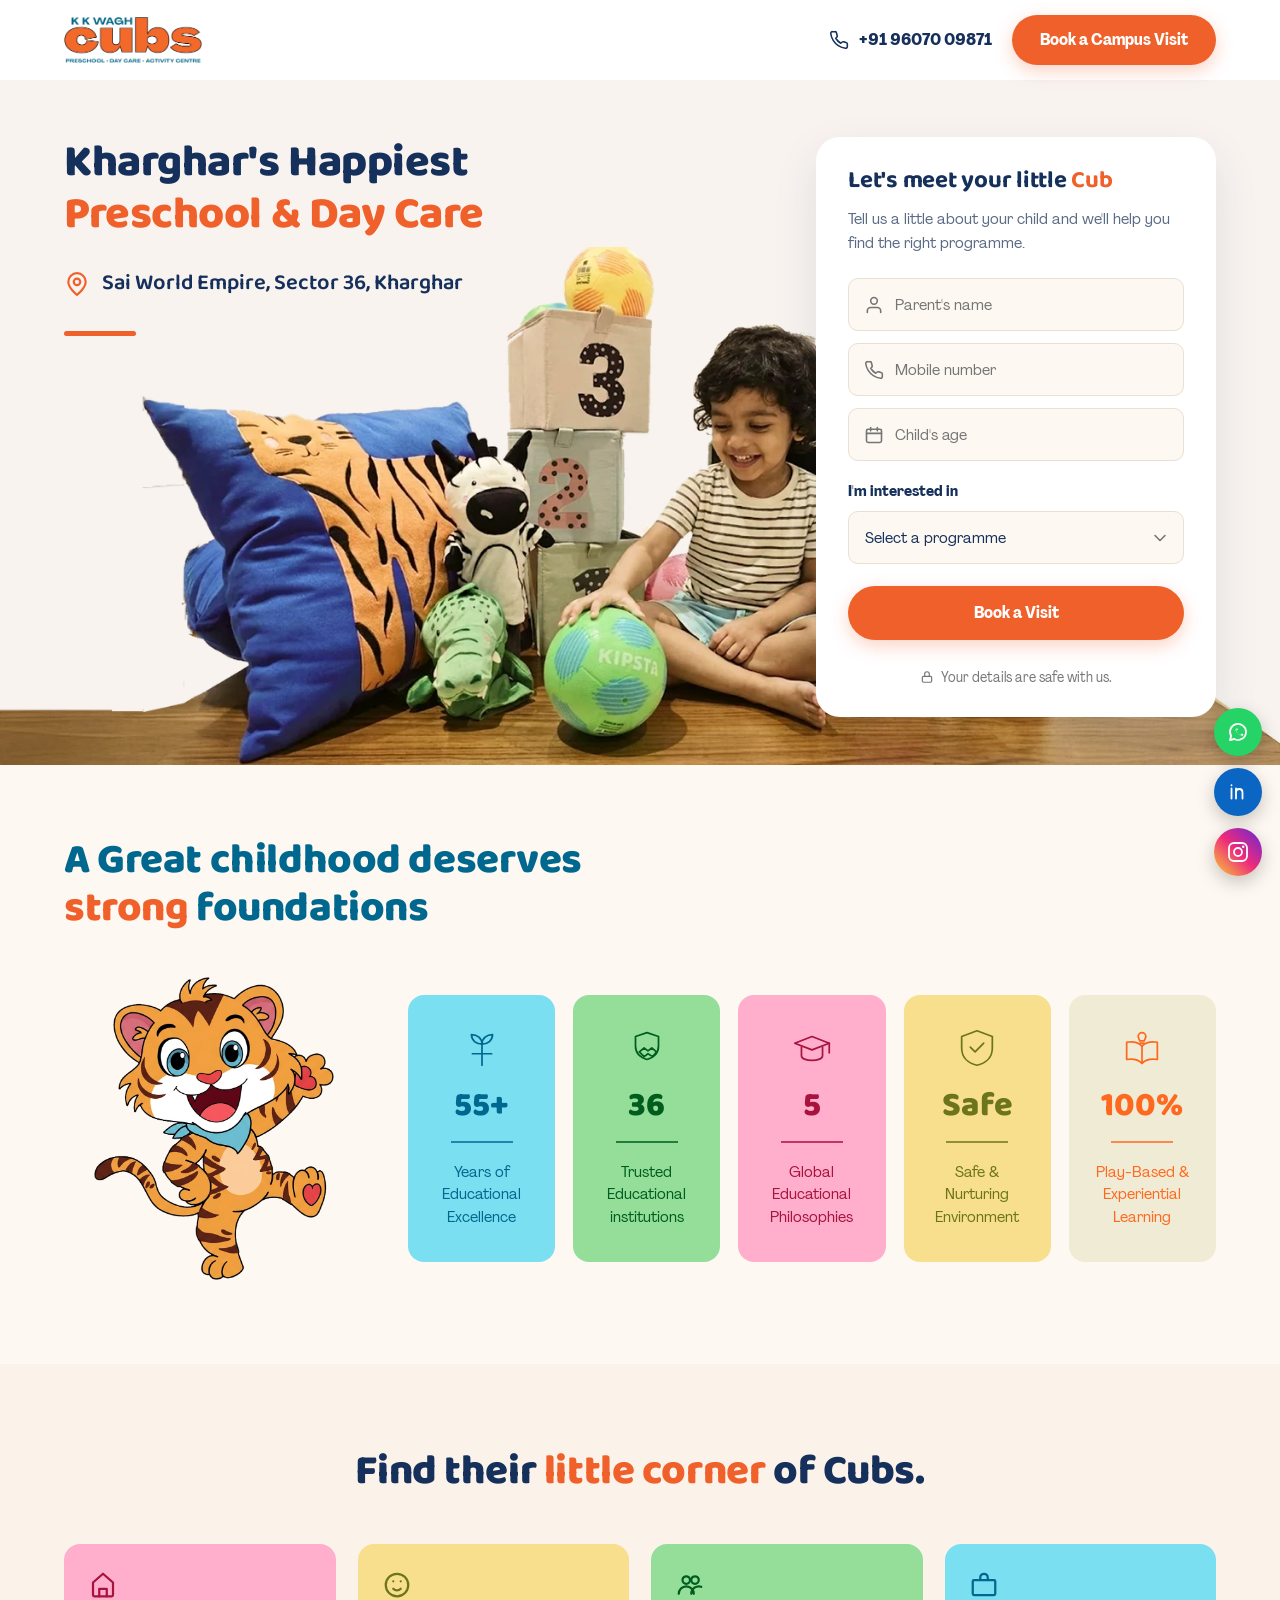
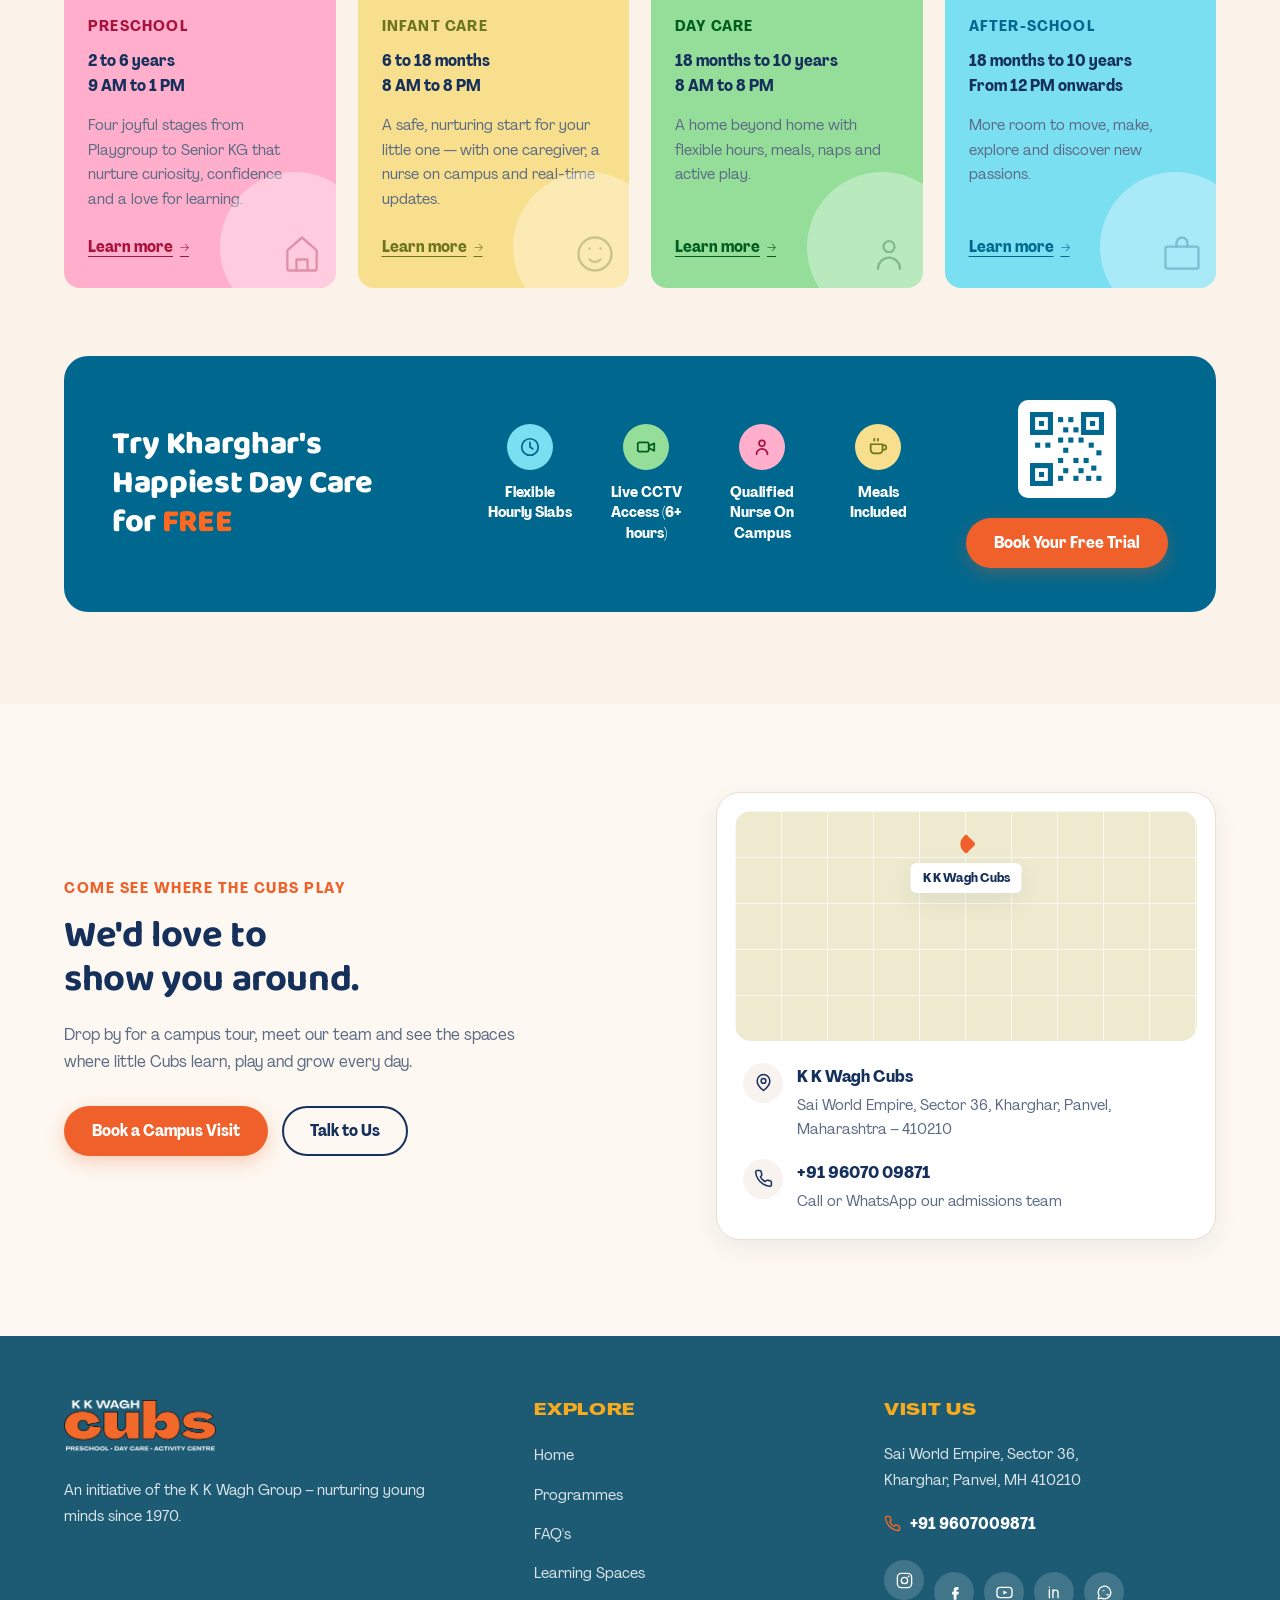
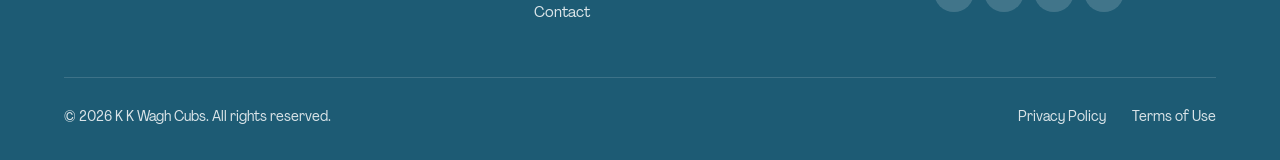
==== commit abb2a7dc: "Add files via upload" ====
--- a/index.html
+++ b/index.html
@@ -7,7 +7,9 @@
 <meta name="description" content="Preschool, infant care, day care and after-school programmes in Sector 36, Kharghar. Book a campus visit with K K Wagh Cubs.">
 <link rel="preconnect" href="https://fonts.googleapis.com">
 <link rel="preconnect" href="https://fonts.gstatic.com" crossorigin>
-<link href="https://fonts.googleapis.com/css2?family=Baloo+2:wght@500;600;700;800&family=Nunito:wght@400;600;700;800&display=swap" rel="stylesheet">
+<link href="https://fonts.googleapis.com/css2?family=Baloo+2:wght@600;700;800&display=swap" rel="stylesheet">
+<link rel="preload" as="font" type="font/woff2" href="fonts/PPAgrandir-NarrowRegular.woff2" crossorigin>
+<link rel="preload" as="font" type="font/woff2" href="fonts/PPAgrandir-NarrowBold.woff2" crossorigin>
 <link rel="stylesheet" href="styles.css">
 </head>
 <body>
@@ -18,7 +20,10 @@
 <header class="site-header">
   <div class="shell header-inner">
     <a class="logo" href="/" aria-label="K K Wagh Cubs home">
-      <img src="assets/logo.png" alt="K K Wagh Cubs" width="465" height="160">
+      <picture>
+        <source srcset="assets/logo.webp" type="image/webp">
+        <img src="assets/logo.png" alt="K K Wagh Cubs" width="620" height="210">
+      </picture>
     </a>
     <div class="header-actions">
       <a class="phone-link" href="tel:+919607009871">
@@ -35,7 +40,10 @@
   <!-- ============ HERO ============ -->
   <section class="hero">
     <div class="hero-photo" aria-hidden="true">
-      <img src="assets/hero-play.jpg" alt="" width="1600" height="538">
+      <picture>
+        <source srcset="assets/hero-play.webp" type="image/webp">
+        <img src="assets/hero-play.png" alt="" width="1500" height="606">
+      </picture>
     </div>
 
     <div class="shell hero-grid">
@@ -51,7 +59,6 @@
         <span class="rule" aria-hidden="true"></span>
       </div>
 
-      <!-- Enquiry form -->
       <div class="enquiry-card" id="enquiry">
         <h2 class="enquiry-title">Let's meet your little <span class="accent">Cub</span></h2>
         <p class="enquiry-sub">Tell us a little about your child and we'll help you find the right programme.</p>
@@ -62,13 +69,11 @@
             <label class="sr-only" for="parent">Parent's name</label>
             <input id="parent" name="parent" type="text" placeholder="Parent's name" autocomplete="name" required>
           </div>
-
           <div class="field">
             <svg class="ic field-ic" viewBox="0 0 24 24" aria-hidden="true"><path d="M22 16.9v3a2 2 0 0 1-2.2 2 19.8 19.8 0 0 1-8.6-3.1 19.5 19.5 0 0 1-6-6A19.8 19.8 0 0 1 2.1 4.2 2 2 0 0 1 4.1 2h3a2 2 0 0 1 2 1.7c.1 1 .4 1.9.7 2.8a2 2 0 0 1-.5 2.1L8.1 9.9a16 16 0 0 0 6 6l1.3-1.2a2 2 0 0 1 2.1-.5c.9.3 1.8.6 2.8.7a2 2 0 0 1 1.7 2Z"/></svg>
             <label class="sr-only" for="mobile">Mobile number</label>
             <input id="mobile" name="mobile" type="tel" placeholder="Mobile number" autocomplete="tel" required>
           </div>
-
           <div class="field">
             <svg class="ic field-ic" viewBox="0 0 24 24" aria-hidden="true"><rect x="3" y="5" width="18" height="16" rx="2"/><path d="M3 10h18M8 3v4M16 3v4"/></svg>
             <label class="sr-only" for="age">Child's age</label>
@@ -99,17 +104,20 @@
         </form>
       </div>
     </div>
-
   </section>
 
   <!-- ============ STATS ============ -->
   <section class="stats">
     <div class="shell">
-      <h2 class="section-title">Great childhoods deserve <span class="accent">strong foundations</span></h2>
+      <h2 class="section-title">A Great childhood deserves<br><span class="accent">strong</span> foundations</h2>
 
       <div class="stats-layout">
-        <img class="mascot" src="assets/mascot-tiger.png" alt="" width="700" height="883" aria-hidden="true">
-
+        <picture class="mascot">
+          <source srcset="assets/mascot-tiger.webp" type="image/webp">
+          <img src="assets/mascot-tiger.png" alt="" width="760" height="959" aria-hidden="true">
+        </picture>
+
+        <!-- subgrid keeps icon / number / rule / label on the same baseline across every card -->
         <ul class="stat-grid">
           <li class="stat stat-blue">
             <svg class="stat-ic" viewBox="0 0 48 48" aria-hidden="true"><path d="M24 42V20"/><path d="M24 20c0-6 5-10 11-10 0 6-5 10-11 10Z"/><path d="M24 20c0-6-5-10-11-10 0 6 5 10 11 10Z"/><path d="M14 30h20"/></svg>
@@ -142,35 +150,6 @@
             <p class="stat-label">Play-Based &amp;<br>Experiential<br>Learning</p>
           </li>
         </ul>
-      </div>
-    </div>
-  </section>
-
-  <!-- ============ SPACES ============ -->
-  <section class="spaces">
-    <div class="shell spaces-grid">
-      <div class="mosaic">
-        <img class="m1" src="assets/space-classroom.jpg" alt="Classroom with low tables, colourful chairs and a reading corner">
-        <img class="m2" src="assets/space-playmat.jpg" alt="Play area with a fabric tent, bookshelves and a soft play mat">
-        <img class="m3" src="assets/space-shelves.jpg" alt="A child playing beside open display shelves of books and artwork">
-        <img class="m4" src="assets/space-desks.jpg" alt="Activity room with wooden desks and storage trolleys">
-      </div>
-
-      <div class="spaces-copy">
-        <h2>Spaces That Inspire Little Explorers.</h2>
-        <p>Beautiful spaces don't just look good, they encourage children to move, imagine, discover, and belong. Every classroom, studio, outdoor area, and learning corner at Cubs has been thoughtfully designed to support joyful learning through experience.</p>
-
-        <ul class="chips">
-          <li><span aria-hidden="true">🧸</span> Cuddly Cubs Day Care</li>
-          <li><span aria-hidden="true">🚀</span> Explorer Cubs Activity Centre</li>
-          <li><span aria-hidden="true">📖</span> Story Nest</li>
-          <li><span aria-hidden="true">🎨</span> Artists' Den</li>
-          <li><span aria-hidden="true">🔍</span> The Explorium</li>
-          <li><span aria-hidden="true">🎵</span> Melody Grove</li>
-          <li><span aria-hidden="true">🌿</span> Sensory Trails</li>
-        </ul>
-
-        <a class="btn btn-ghost" href="#spaces">Explore Our Spaces <span aria-hidden="true">→</span></a>
       </div>
     </div>
   </section>
@@ -217,38 +196,26 @@
           <svg class="prog-blob" viewBox="0 0 24 24" aria-hidden="true"><path d="M4 8h16a1 1 0 0 1 1 1v10a1 1 0 0 1-1 1H4a1 1 0 0 1-1-1V9a1 1 0 0 1 1-1Z"/><path d="M9 8V6a3 3 0 0 1 6 0v2"/></svg>
         </article>
       </div>
-    </div>
-  </section>
-
-  <!-- ============ FREE TRIAL BAND ============ -->
-  <section class="trial">
-    <div class="shell">
+
+      <!-- ---- free trial band ---- -->
       <div class="trial-band">
         <h2 class="trial-title">Try Kharghar's<br>Happiest Day Care<br>for <span class="accent">FREE</span></h2>
 
         <ul class="perks">
           <li>
-            <span class="perk-dot dot-blue">
-              <svg viewBox="0 0 24 24" aria-hidden="true"><circle cx="12" cy="12" r="9"/><path d="M12 7v5l3 2"/></svg>
-            </span>
+            <span class="perk-dot dot-blue"><svg viewBox="0 0 24 24" aria-hidden="true"><circle cx="12" cy="12" r="9"/><path d="M12 7v5l3 2"/></svg></span>
             Flexible Hourly Slabs
           </li>
           <li>
-            <span class="perk-dot dot-green">
-              <svg viewBox="0 0 24 24" aria-hidden="true"><rect x="3" y="7" width="12" height="10" rx="2"/><path d="m15 11 6-3v8l-6-3Z"/></svg>
-            </span>
+            <span class="perk-dot dot-green"><svg viewBox="0 0 24 24" aria-hidden="true"><rect x="3" y="7" width="12" height="10" rx="2"/><path d="m15 11 6-3v8l-6-3Z"/></svg></span>
             Live CCTV Access (6+ hours)
           </li>
           <li>
-            <span class="perk-dot dot-pink">
-              <svg viewBox="0 0 24 24" aria-hidden="true"><circle cx="12" cy="8" r="3.2"/><path d="M6 20a6 6 0 0 1 12 0"/></svg>
-            </span>
+            <span class="perk-dot dot-pink"><svg viewBox="0 0 24 24" aria-hidden="true"><circle cx="12" cy="8" r="3.2"/><path d="M6 20a6 6 0 0 1 12 0"/></svg></span>
             Qualified Nurse On Campus
           </li>
           <li>
-            <span class="perk-dot dot-yellow">
-              <svg viewBox="0 0 24 24" aria-hidden="true"><path d="M4 9h13v6a4 4 0 0 1-4 4H8a4 4 0 0 1-4-4Z"/><path d="M17 10h1.5a2.5 2.5 0 0 1 0 5H17"/><path d="M8 5V3M12 5V3"/></svg>
-            </span>
+            <span class="perk-dot dot-yellow"><svg viewBox="0 0 24 24" aria-hidden="true"><path d="M4 9h13v6a4 4 0 0 1-4 4H8a4 4 0 0 1-4-4Z"/><path d="M17 10h1.5a2.5 2.5 0 0 1 0 5H17"/><path d="M8 5V3M12 5V3"/></svg></span>
             Meals Included
           </li>
         </ul>
@@ -256,13 +223,13 @@
         <div class="trial-cta">
           <div class="qr" role="img" aria-label="QR code to book a free trial">
             <svg viewBox="0 0 29 29" aria-hidden="true">
-              <rect x="1" y="1" width="7" height="7" fill="none" stroke="#16305c" stroke-width="2"/>
-              <rect x="3.5" y="3.5" width="2" height="2" fill="#16305c" stroke="none"/>
-              <rect x="21" y="1" width="7" height="7" fill="none" stroke="#16305c" stroke-width="2"/>
-              <rect x="23.5" y="3.5" width="2" height="2" fill="#16305c" stroke="none"/>
-              <rect x="1" y="21" width="7" height="7" fill="none" stroke="#16305c" stroke-width="2"/>
-              <rect x="3.5" y="23.5" width="2" height="2" fill="#16305c" stroke="none"/>
-              <g fill="#16305c" stroke="none">
+              <rect x="1" y="1" width="7" height="7" fill="none" stroke="#00688e" stroke-width="2"/>
+              <rect x="3.5" y="3.5" width="2" height="2" fill="#00688e" stroke="none"/>
+              <rect x="21" y="1" width="7" height="7" fill="none" stroke="#00688e" stroke-width="2"/>
+              <rect x="23.5" y="3.5" width="2" height="2" fill="#00688e" stroke="none"/>
+              <rect x="1" y="21" width="7" height="7" fill="none" stroke="#00688e" stroke-width="2"/>
+              <rect x="3.5" y="23.5" width="2" height="2" fill="#00688e" stroke="none"/>
+              <g fill="#00688e" stroke="none">
                 <rect x="11" y="2" width="2" height="2"/><rect x="15" y="2" width="2" height="2"/>
                 <rect x="13" y="6" width="2" height="2"/><rect x="17" y="6" width="2" height="2"/>
                 <rect x="11" y="10" width="2" height="2"/><rect x="15" y="10" width="2" height="2"/>
@@ -283,7 +250,7 @@
     </div>
   </section>
 
-  <!-- ============ VISIT / CONTACT ============ -->
+  <!-- ============ VISIT ============ -->
   <section class="visit">
     <div class="shell visit-grid">
       <div class="visit-copy">
@@ -302,21 +269,16 @@
           <span class="map-label">K K Wagh Cubs</span>
           <span class="sr-only">Open in Google Maps</span>
         </a>
-
         <ul class="visit-details">
           <li>
-            <span class="detail-ic">
-              <svg viewBox="0 0 24 24" aria-hidden="true"><path d="M20 10c0 6-8 12-8 12s-8-6-8-12a8 8 0 0 1 16 0Z"/><circle cx="12" cy="10" r="3"/></svg>
-            </span>
+            <span class="detail-ic"><svg viewBox="0 0 24 24" aria-hidden="true"><path d="M20 10c0 6-8 12-8 12s-8-6-8-12a8 8 0 0 1 16 0Z"/><circle cx="12" cy="10" r="3"/></svg></span>
             <div>
               <p class="detail-head">K K Wagh Cubs</p>
               <p class="detail-sub">Sai World Empire, Sector 36, Kharghar, Panvel, Maharashtra – 410210</p>
             </div>
           </li>
           <li>
-            <span class="detail-ic">
-              <svg viewBox="0 0 24 24" aria-hidden="true"><path d="M22 16.9v3a2 2 0 0 1-2.2 2 19.8 19.8 0 0 1-8.6-3.1 19.5 19.5 0 0 1-6-6A19.8 19.8 0 0 1 2.1 4.2 2 2 0 0 1 4.1 2h3a2 2 0 0 1 2 1.7c.1 1 .4 1.9.7 2.8a2 2 0 0 1-.5 2.1L8.1 9.9a16 16 0 0 0 6 6l1.3-1.2a2 2 0 0 1 2.1-.5c.9.3 1.8.6 2.8.7a2 2 0 0 1 1.7 2Z"/></svg>
-            </span>
+            <span class="detail-ic"><svg viewBox="0 0 24 24" aria-hidden="true"><path d="M22 16.9v3a2 2 0 0 1-2.2 2 19.8 19.8 0 0 1-8.6-3.1 19.5 19.5 0 0 1-6-6A19.8 19.8 0 0 1 2.1 4.2 2 2 0 0 1 4.1 2h3a2 2 0 0 1 2 1.7c.1 1 .4 1.9.7 2.8a2 2 0 0 1-.5 2.1L8.1 9.9a16 16 0 0 0 6 6l1.3-1.2a2 2 0 0 1 2.1-.5c.9.3 1.8.6 2.8.7a2 2 0 0 1 1.7 2Z"/></svg></span>
             <div>
               <p class="detail-head"><a href="tel:+919607009871">+91 96070 09871</a></p>
               <p class="detail-sub">Call or WhatsApp our admissions team</p>
@@ -331,32 +293,70 @@
 
 <!-- ============ FOOTER ============ -->
 <footer class="site-footer">
-  <div class="shell footer-grid">
-    <div class="legacy">
-      <span class="legacy-badge">
-        <strong>1970</strong>
-        <em>since</em>
-      </span>
-      <p>An initiative of the K K Wagh Group of Institutions — a legacy spanning 30+ institutions and more than 20,000 alumni.</p>
-    </div>
-
-    <div class="campus-art" aria-hidden="true">
-      <svg viewBox="0 0 546 152" role="presentation">
-        <rect width="546" height="152" fill="#f2ead7"/>
-        <rect x="251" y="18" width="42" height="24" fill="#c9a227"/>
-        <rect x="230" y="42" width="84" height="34" fill="#d9bb63"/>
-        <rect x="82" y="76" width="380" height="52" fill="#e2d3a8"/>
-        <g fill="#fbf7ec">
-          <rect x="112" y="92" width="24" height="22"/><rect x="156" y="92" width="24" height="22"/>
-          <rect x="200" y="92" width="24" height="22"/><rect x="244" y="92" width="24" height="22"/>
-          <rect x="288" y="92" width="24" height="22"/><rect x="332" y="92" width="24" height="22"/>
-          <rect x="376" y="92" width="24" height="22"/><rect x="420" y="92" width="24" height="22"/>
-        </g>
-        <rect x="41" y="128" width="464" height="20" fill="#9db47f"/>
-      </svg>
+  <div class="shell">
+    <div class="footer-grid">
+      <div class="footer-brand">
+        <picture>
+          <source srcset="assets/logo-white.webp" type="image/webp">
+          <img src="assets/logo-white.png" alt="K K Wagh Cubs" width="620" height="210">
+        </picture>
+        <p>An initiative of the K K Wagh Group – nurturing young minds since 1970.</p>
+      </div>
+
+      <nav class="footer-col" aria-labelledby="ft-explore">
+        <h2 class="footer-head" id="ft-explore">Explore</h2>
+        <ul>
+          <li><a href="#main">Home</a></li>
+          <li><a href="#programmes">Programmes</a></li>
+          <li><a href="#faqs">FAQ's</a></li>
+          <li><a href="#spaces">Learning Spaces</a></li>
+          <li><a href="#contact">Contact</a></li>
+        </ul>
+      </nav>
+
+      <div class="footer-col">
+        <h2 class="footer-head">Visit Us</h2>
+        <address class="footer-address">
+          Sai World Empire, Sector 36,<br>
+          Kharghar, Panvel, MH 410210
+        </address>
+        <p class="footer-phone">
+          <svg class="ic" viewBox="0 0 24 24" aria-hidden="true"><path d="M22 16.9v3a2 2 0 0 1-2.2 2 19.8 19.8 0 0 1-8.6-3.1 19.5 19.5 0 0 1-6-6A19.8 19.8 0 0 1 2.1 4.2 2 2 0 0 1 4.1 2h3a2 2 0 0 1 2 1.7c.1 1 .4 1.9.7 2.8a2 2 0 0 1-.5 2.1L8.1 9.9a16 16 0 0 0 6 6l1.3-1.2a2 2 0 0 1 2.1-.5c.9.3 1.8.6 2.8.7a2 2 0 0 1 1.7 2Z"/></svg>
+          <a href="tel:+919607009871">+91 9607009871</a>
+        </p>
+
+        <ul class="socials">
+          <li><a href="#" aria-label="Instagram"><svg viewBox="0 0 24 24" aria-hidden="true"><rect x="3" y="3" width="18" height="18" rx="5"/><circle cx="12" cy="12" r="4"/><circle cx="17.2" cy="6.8" r="1.2" fill="currentColor" stroke="none"/></svg></a></li>
+          <li><a href="#" aria-label="Facebook"><svg viewBox="0 0 24 24" aria-hidden="true"><path d="M14.5 8.5H17V5h-2.5A3.5 3.5 0 0 0 11 8.5V11H9v3.5h2V21h3.5v-6.5H17L17.5 11h-3V9a.5.5 0 0 1 .5-.5Z" fill="currentColor" stroke="none"/></svg></a></li>
+          <li><a href="#" aria-label="YouTube"><svg viewBox="0 0 24 24" aria-hidden="true"><rect x="2.5" y="5.5" width="19" height="13" rx="4"/><path d="m10.5 9.5 5 2.5-5 2.5Z" fill="currentColor" stroke="none"/></svg></a></li>
+          <li><a href="#" aria-label="LinkedIn"><svg viewBox="0 0 24 24" aria-hidden="true"><path d="M5.5 8.5v10M5.5 5.2v.1M10 18.5v-10M10 12.5c0-2.2 1.5-3.5 3.4-3.5 1.9 0 3.1 1.3 3.1 3.5v6"/></svg></a></li>
+          <li><a href="#" aria-label="WhatsApp"><svg viewBox="0 0 24 24" aria-hidden="true"><path d="M20 12a8 8 0 0 1-11.8 7L4 20l1.1-4A8 8 0 1 1 20 12Z"/><path d="M9.3 9.2c.4 2.4 3.1 5.1 5.5 5.5l1-1.2 1.6.8-.4 1.5c-2.8.6-7.6-4.2-7-7l1.5-.4.8 1.6Z" fill="currentColor" stroke="none"/></svg></a></li>
+        </ul>
+      </div>
+    </div>
+
+    <div class="footer-bottom">
+      <p>© 2026 K K Wagh Cubs. All rights reserved.</p>
+      <ul class="legal">
+        <li><a href="#privacy">Privacy Policy</a></li>
+        <li><a href="#terms">Terms of Use</a></li>
+      </ul>
     </div>
   </div>
 </footer>
 
+<!-- ============ FLOATING SOCIAL RAIL ============ -->
+<aside class="social-rail" aria-label="Contact us">
+  <a class="rail rail-wa" href="https://wa.me/919607009871" target="_blank" rel="noopener" aria-label="WhatsApp us">
+    <svg viewBox="0 0 24 24" aria-hidden="true"><path d="M20 12a8 8 0 0 1-11.8 7L4 20l1.1-4A8 8 0 1 1 20 12Z"/><path d="M9.3 9.2c.4 2.4 3.1 5.1 5.5 5.5l1-1.2 1.6.8-.4 1.5c-2.8.6-7.6-4.2-7-7l1.5-.4.8 1.6Z" fill="currentColor" stroke="none"/></svg>
+  </a>
+  <a class="rail rail-li" href="#" target="_blank" rel="noopener" aria-label="LinkedIn">
+    <svg viewBox="0 0 24 24" aria-hidden="true"><path d="M5.5 8.5v10M5.5 5.2v.1M10 18.5v-10M10 12.5c0-2.2 1.5-3.5 3.4-3.5 1.9 0 3.1 1.3 3.1 3.5v6"/></svg>
+  </a>
+  <a class="rail rail-ig" href="#" target="_blank" rel="noopener" aria-label="Instagram">
+    <svg viewBox="0 0 24 24" aria-hidden="true"><rect x="3" y="3" width="18" height="18" rx="5"/><circle cx="12" cy="12" r="4"/><circle cx="17.2" cy="6.8" r="1.2" fill="currentColor" stroke="none"/></svg>
+  </a>
+</aside>
+
 </body>
 </html>
--- a/styles.css
+++ b/styles.css
@@ -1,40 +1,65 @@
 /* ==========================================================================
-   K K Wagh Cubs — Home page
-   Design tokens lifted from the Figma frame.
-   Swap --font-display / --font-body if the source file uses different faces.
-   ========================================================================== */
+   K K Wagh Cubs — Home page (v2)
+   ========================================================================== */
+
+/* ---------- Webfonts ---------- */
+@font-face {
+  font-family: "PP Agrandir Narrow";
+  src: url("fonts/PPAgrandir-NarrowRegular.woff2") format("woff2"),
+       url("fonts/PPAgrandir-NarrowRegular.woff")  format("woff");
+  font-weight: 400; font-style: normal; font-display: swap;
+}
+@font-face {
+  font-family: "PP Agrandir Narrow";
+  src: url("fonts/PPAgrandir-NarrowBold.woff2") format("woff2"),
+       url("fonts/PPAgrandir-NarrowBold.woff")  format("woff");
+  font-weight: 700; font-style: normal; font-display: swap;
+}
+@font-face {
+  font-family: "PP Agrandir Wide";
+  src: url("fonts/PPAgrandir-WideHeavy.woff2") format("woff2"),
+       url("fonts/PPAgrandir-WideHeavy.woff")  format("woff");
+  font-weight: 800; font-style: normal; font-display: swap;
+}
 
 :root {
   /* Brand */
+  --teal:        #00688e;   /* section headings + free-trial band */
+  --teal-deep:   #1d5b74;   /* footer */
   --navy:        #16305c;
-  --navy-soft:   #1c3a5d;
   --orange:      #f0602a;
   --orange-hot:  #ff681f;
   --orange-deep: #d94e1c;
+  --amber:       #f6ab1e;   /* footer column headings */
 
   /* Text */
-  --ink:         #16305c;
-  --ink-body:    #5b6b84;
-  --ink-muted:   #757575;
+  --ink:      #16305c;
+  --ink-body: #5b6b84;
+  --ink-muted:#757575;
 
   /* Surfaces */
-  --cream:       #fdf8f1;
-  --cream-warm:  #f8f3ef;
-  --cream-light: #fffbf2;
-  --cream-mid:   #fbf3ea;
+  --cream:       #fdf8f1;   /* stats + visit */
+  --cream-warm:  #f8f3ef;   /* hero */
+  --cream-mid:   #fbf3ea;   /* programmes */
   --white:       #ffffff;
   --line:        #eadfd2;
 
-  /* Playful accents (fill / ink pairs) */
+  /* Playful accents (fill / ink) */
   --blue:   #7bdff2;  --blue-ink:   #00688e;
   --green:  #95de9a;  --green-ink:  #005d1e;
   --pink:   #ffafcc;  --pink-ink:   #a8123e;
   --yellow: #f8df8d;  --yellow-ink: #6c751c;
   --sand:   #f0ebd5;  --sand-ink:   #ff681f;
 
-  /* Type */
-  --font-display: "Baloo 2", "Nunito", system-ui, sans-serif;
-  --font-body:    "Nunito", system-ui, -apple-system, sans-serif;
+  /* ---- Type ----
+     --font-body / --font-wide are the supplied PP Agrandir cuts.
+     --font-display is a STAND-IN. The rounded face used for the big
+     headings in the Figma frame was not in the font pack; Baloo 2 is the
+     closest free match. Drop the real file in /fonts, add an @font-face
+     above, and change this one line. */
+  --font-display: "Baloo 2", "PP Agrandir Wide", system-ui, sans-serif;
+  --font-body:    "PP Agrandir Narrow", system-ui, -apple-system, sans-serif;
+  --font-wide:    "PP Agrandir Wide", "PP Agrandir Narrow", system-ui, sans-serif;
 
   /* Layout */
   --shell: 1200px;
@@ -74,14 +99,13 @@
 ul { margin: 0; padding: 0; list-style: none; }
 img { display: block; max-width: 100%; height: auto; }
 a { color: inherit; }
+address { font-style: normal; }
 
 .accent { color: var(--orange); }
 
 .shell {
-  width: 100%;
-  max-width: var(--shell);
-  margin-inline: auto;
-  padding-inline: var(--gutter);
+  width: 100%; max-width: var(--shell);
+  margin-inline: auto; padding-inline: var(--gutter);
 }
 
 .sr-only {
@@ -92,19 +116,14 @@
 
 .skip-link {
   position: absolute; left: 16px; top: -60px; z-index: 100;
-  background: var(--navy); color: #fff; padding: 10px 18px;
+  background: var(--teal-deep); color: #fff; padding: 10px 18px;
   border-radius: var(--r-sm); text-decoration: none;
   transition: top .18s ease;
 }
 .skip-link:focus { top: 16px; }
 
-:focus-visible {
-  outline: 3px solid var(--orange);
-  outline-offset: 3px;
-  border-radius: 4px;
-}
-
-/* Shared inline icon sizing */
+:focus-visible { outline: 3px solid var(--orange); outline-offset: 3px; border-radius: 4px; }
+
 .ic {
   width: 20px; height: 20px; flex: none;
   fill: none; stroke: currentColor; stroke-width: 1.9;
@@ -115,12 +134,11 @@
 .btn {
   display: inline-flex; align-items: center; justify-content: center; gap: 8px;
   font-family: var(--font-body);
-  font-weight: 800; font-size: 15px; line-height: 1;
+  font-weight: 700; font-size: 16px; line-height: 1;
   padding: 15px 26px;
   border: 2px solid transparent;
   border-radius: var(--r-pill);
-  text-decoration: none;
-  cursor: pointer;
+  text-decoration: none; cursor: pointer;
   transition: transform .16s ease, background-color .16s ease,
               color .16s ease, box-shadow .16s ease;
 }
@@ -128,26 +146,13 @@
 .btn:active { transform: translateY(0); }
 
 .btn-primary {
-  background: var(--orange);
-  color: #fff;
+  background: var(--orange); color: #fff;
   box-shadow: 0 6px 18px rgba(240, 96, 42, .28);
 }
 .btn-primary:hover { background: var(--orange-deep); }
 
-.btn-outline {
-  background: transparent;
-  color: var(--navy);
-  border-color: var(--navy);
-}
+.btn-outline { background: transparent; color: var(--navy); border-color: var(--navy); }
 .btn-outline:hover { background: var(--navy); color: #fff; }
-
-.btn-ghost {
-  background: #fff;
-  color: var(--navy);
-  border-color: var(--line);
-  box-shadow: var(--shadow-soft);
-}
-.btn-ghost:hover { border-color: var(--orange); color: var(--orange); }
 
 .btn-block { width: 100%; }
 
@@ -164,12 +169,11 @@
   gap: 24px; min-height: 80px;
 }
 .logo img { width: 138px; height: auto; }
-
 .header-actions { display: flex; align-items: center; gap: 20px; }
 
 .phone-link {
   display: inline-flex; align-items: center; gap: 10px;
-  font-weight: 800; font-size: 16px;
+  font-weight: 700; font-size: 17px;
   color: var(--navy); text-decoration: none;
 }
 .phone-link:hover { color: var(--orange); }
@@ -177,40 +181,21 @@
 /* ==========================================================================
    HERO
    ========================================================================== */
-.hero {
-  position: relative;
-  background: var(--cream-warm);
-  overflow: hidden;
-}
-
-/* The photo is a backdrop layer: the enquiry card sits over its right side,
-   exactly as the two overlap in the Figma frame. */
+.hero { position: relative; background: var(--cream-warm); overflow: hidden; }
+
+/* cut-out photo sits as a backdrop; the enquiry card overlaps it */
 .hero-photo {
-  position: absolute;
-  inset: auto 0 0 0;
-  z-index: 0;
-  line-height: 0;
-  pointer-events: none;
+  position: absolute; inset: auto 0 0 0;
+  z-index: 0; line-height: 0; pointer-events: none;
 }
 .hero-photo img { width: 100%; height: auto; }
-
-/* feathers the photo's cooler white into the warm hero background */
-.hero-photo::after {
-  content: "";
-  position: absolute; inset: 0;
-  background: linear-gradient(90deg,
-    rgba(248, 243, 239, 0) 55%,
-    rgba(248, 243, 239, .55) 78%,
-    rgba(248, 243, 239, .9) 100%);
-}
 
 .hero-grid {
   display: grid;
   grid-template-columns: 1fr 400px;
   gap: 56px;
   align-items: start;
-  position: relative;
-  z-index: 1;
+  position: relative; z-index: 1;
   padding-block: 56px 48px;
   min-height: 560px;
 }
@@ -244,22 +229,18 @@
   box-shadow: var(--shadow-card);
 }
 .enquiry-title { font-size: 24px; font-weight: 700; }
-.enquiry-sub { margin-top: 12px; font-size: 15px; line-height: 1.55; }
+.enquiry-sub { margin-top: 12px; font-size: 16px; line-height: 1.55; }
 
 .enquiry-form { margin-top: 22px; display: grid; gap: 12px; }
-
 .field { position: relative; display: block; }
-
 .field-ic {
   position: absolute; left: 16px; top: 50%;
   transform: translateY(-50%);
   color: var(--ink-muted); pointer-events: none;
 }
-
-.field input,
-.field select {
+.field input, .field select {
   width: 100%;
-  font-family: var(--font-body); font-size: 15px;
+  font-family: var(--font-body); font-size: 16px;
   color: var(--ink);
   background: var(--cream);
   border: 1px solid var(--line);
@@ -268,92 +249,76 @@
   transition: border-color .16s ease, background-color .16s ease;
 }
 .field input::placeholder { color: var(--ink-muted); }
-.field input:focus, .field select:focus {
-  background: #fff; border-color: var(--orange);
-  outline: none;
-}
+.field input:focus, .field select:focus { background: #fff; border-color: var(--orange); outline: none; }
 
 .interest { border: 0; margin: 6px 0 0; padding: 0; }
-.interest legend {
-  padding: 0 0 8px;
-  font-family: var(--font-body);
-  font-weight: 800; font-size: 14px; color: var(--navy);
-}
-
-.select-field select {
-  appearance: none;
-  padding-left: 16px;
-  cursor: pointer;
-}
-.chevron {
-  position: absolute; right: 14px; top: 50%;
-  transform: translateY(-50%);
-  color: var(--ink-muted); pointer-events: none;
-}
-
-.enquiry-form .btn { margin-top: 10px; padding-block: 17px; font-size: 16px; }
+.interest legend { padding: 0 0 8px; font-weight: 700; font-size: 15px; color: var(--navy); }
+
+.select-field select { appearance: none; padding-left: 16px; cursor: pointer; }
+.chevron { position: absolute; right: 14px; top: 50%; transform: translateY(-50%); color: var(--ink-muted); pointer-events: none; }
+
+.enquiry-form .btn { margin-top: 10px; padding-block: 17px; }
 
 .form-note {
   display: flex; align-items: center; justify-content: center; gap: 7px;
-  margin-top: 14px;
-  font-size: 13px; color: var(--ink-muted);
+  margin-top: 14px; font-size: 14px; color: var(--ink-muted);
 }
 .form-note .ic { width: 14px; height: 14px; stroke-width: 2; }
 
 /* ==========================================================================
    STATS
    ========================================================================== */
-.stats {
-  background: var(--cream);
-  padding-block: 72px 84px;
-}
+.stats { background: var(--cream); padding-block: 72px 84px; }
 
 .section-title {
   font-size: clamp(30px, 3.4vw, 42px);
   font-weight: 800;
-  color: var(--blue-ink);
-  max-width: 640px;
-}
-.section-title.centered {
-  max-width: none; text-align: center;
-  color: var(--navy);
-}
+  color: var(--teal);
+  max-width: 680px;
+}
+.section-title.centered { max-width: none; text-align: center; color: var(--navy); }
 
 .stats-layout {
   display: grid;
   grid-template-columns: 300px 1fr;
-  gap: 44px;
-  align-items: center;
+  gap: 44px; align-items: center;
   margin-top: 44px;
 }
-
-.mascot { width: 240px; margin-inline: auto; }
-
+.mascot { display: block; width: 240px; margin-inline: auto; }
+
+/* Subgrid is what keeps every card's icon, number, rule and label on a
+   shared baseline no matter how long the label text runs. */
 .stat-grid {
   display: grid;
   grid-template-columns: repeat(5, 1fr);
+  grid-template-rows: auto auto auto 1fr;
   gap: 18px;
 }
-
 .stat {
+  grid-row: span 4;
+  display: grid;
+  grid-template-rows: subgrid;
+  justify-items: center;
   border-radius: var(--r-md);
   padding: 30px 16px 34px;
   text-align: center;
 }
 .stat-ic {
-  width: 46px; height: 46px; margin: 0 auto 12px;
+  width: 46px; height: 46px;
   fill: none; stroke: currentColor; stroke-width: 1.8;
   stroke-linecap: round; stroke-linejoin: round;
 }
 .stat-num {
+  align-self: center;
   font-family: var(--font-display);
   font-size: 34px; font-weight: 800; line-height: 1;
 }
 .stat-rule {
+  align-self: center;
   display: block; width: 62px; height: 2px;
-  margin: 14px auto; background: currentColor; opacity: .75;
-}
-.stat-label { font-size: 15px; line-height: 1.4; }
+  background: currentColor; opacity: .75;
+}
+.stat-label { font-size: 16px; line-height: 1.4; }
 
 .stat-blue   { background: var(--blue);   color: var(--blue-ink); }
 .stat-green  { background: var(--green);  color: var(--green-ink); }
@@ -361,63 +326,16 @@
 .stat-yellow { background: var(--yellow); color: var(--yellow-ink); }
 .stat-sand   { background: var(--sand);   color: var(--sand-ink); }
 
-/* ==========================================================================
-   SPACES
-   ========================================================================== */
-.spaces {
-  background: var(--cream-light);
-  padding-block: 84px;
-}
-
-.spaces-grid {
-  display: grid;
-  grid-template-columns: 1fr 1fr;
-  gap: 60px;
-  align-items: center;
-}
-
-.mosaic {
-  display: grid;
-  grid-template-columns: 1fr 1fr;
-  grid-template-rows: 150px 150px 130px;
-  gap: 14px;
-}
-.mosaic img {
-  width: 100%; height: 100%;
-  object-fit: cover;
-  border-radius: var(--r-md);
-}
-.m1 { grid-column: 1; grid-row: 1 / 3; }
-.m2 { grid-column: 2; grid-row: 1; }
-.m3 { grid-column: 2; grid-row: 2; }
-.m4 { grid-column: 1 / 3; grid-row: 3; object-position: center 68%; }
-
-.spaces-copy h2 { font-size: clamp(26px, 2.6vw, 32px); font-weight: 700; color: var(--navy-soft); }
-.spaces-copy > p { margin-top: 18px; font-size: 17px; line-height: 1.72; }
-
-.chips {
-  display: flex; flex-wrap: wrap; gap: 10px;
-  margin-top: 26px;
-}
-.chips li {
-  display: inline-flex; align-items: center; gap: 8px;
-  background: #fff;
-  border: 1px solid var(--line);
-  border-radius: var(--r-pill);
-  padding: 9px 17px;
-  font-size: 14px; font-weight: 700;
-  color: var(--navy);
-}
-
-.spaces-copy .btn-ghost { margin-top: 28px; }
+/* fallback for engines without subgrid — keeps rows roughly level */
+@supports not (grid-template-rows: subgrid) {
+  .stat { display: flex; flex-direction: column; align-items: center; gap: 12px; }
+  .stat-label { min-height: 4.2em; }
+}
 
 /* ==========================================================================
    PROGRAMMES
    ========================================================================== */
-.programmes {
-  background: var(--cream-mid);
-  padding-block: 84px 92px;
-}
+.programmes { background: var(--cream-mid); padding-block: 84px 92px; }
 
 .prog-grid {
   display: grid;
@@ -425,48 +343,14 @@
   gap: 22px;
   margin-top: 48px;
 }
-
 .prog {
-  position: relative;
-  overflow: hidden;
+  position: relative; overflow: hidden;
   border-radius: var(--r-md);
   padding: 26px 24px 28px;
   display: flex; flex-direction: column;
   transition: transform .2s ease, box-shadow .2s ease;
 }
 .prog:hover { transform: translateY(-5px); box-shadow: var(--shadow-card); }
-
-.prog-ic {
-  width: 30px; height: 30px; margin-bottom: 18px;
-  fill: none; stroke: currentColor; stroke-width: 1.8;
-  stroke-linecap: round; stroke-linejoin: round;
-}
-
-.prog h3 {
-  font-family: var(--font-body);
-  font-size: 15px; font-weight: 800;
-  letter-spacing: .08em; text-transform: uppercase;
-  color: currentColor;
-}
-.prog-meta {
-  margin-top: 12px;
-  font-size: 15px; font-weight: 800; color: var(--navy);
-}
-.prog-body {
-  margin-top: 14px; margin-bottom: 22px;
-  font-size: 15px; line-height: 1.55; color: var(--ink-body);
-}
-.prog-link {
-  margin-top: auto;
-  display: inline-flex; align-items: center; gap: 7px;
-  font-size: 15px; font-weight: 800;
-  color: currentColor;
-  text-decoration: underline; text-underline-offset: 4px;
-  align-self: flex-start;
-}
-.prog-link:hover { gap: 12px; }
-
-/* soft watermark disc in the lower-right of each card */
 .prog::after {
   content: "";
   position: absolute; right: -34px; bottom: -34px;
@@ -474,95 +358,84 @@
   background: rgba(255, 255, 255, .34);
   pointer-events: none;
 }
+.prog-ic {
+  width: 30px; height: 30px; margin-bottom: 18px;
+  fill: none; stroke: currentColor; stroke-width: 1.8;
+  stroke-linecap: round; stroke-linejoin: round;
+}
+.prog h3 {
+  font-family: var(--font-body);
+  font-size: 15px; font-weight: 700;
+  letter-spacing: .08em; text-transform: uppercase;
+  color: currentColor;
+}
+.prog-meta { margin-top: 12px; font-size: 16px; font-weight: 700; color: var(--navy); }
+.prog-body { margin-top: 14px; margin-bottom: 22px; font-size: 16px; line-height: 1.55; color: var(--ink-body); }
+.prog-link {
+  margin-top: auto; align-self: flex-start;
+  display: inline-flex; align-items: center; gap: 7px;
+  font-size: 16px; font-weight: 700;
+  color: currentColor;
+  text-decoration: underline; text-underline-offset: 4px;
+}
+.prog-link:hover { gap: 12px; }
 .prog-blob {
   position: absolute; right: 12px; bottom: 12px;
   width: 44px; height: 44px;
   fill: none; stroke: currentColor; stroke-width: 1.3;
   stroke-linecap: round; stroke-linejoin: round;
-  opacity: .55;
-  pointer-events: none;
-}
-
+  opacity: .55; pointer-events: none;
+}
 .prog-pink   { background: var(--pink);   color: var(--pink-ink); }
 .prog-yellow { background: var(--yellow); color: var(--yellow-ink); }
 .prog-green  { background: var(--green);  color: var(--green-ink); }
 .prog-blue   { background: var(--blue);   color: var(--blue-ink); }
 
-/* ==========================================================================
-   FREE TRIAL BAND
-   ========================================================================== */
-.trial { background: var(--cream-mid); padding-bottom: 92px; }
-
+/* ---------- Free trial band ---------- */
 .trial-band {
-  background: var(--navy);
+  margin-top: 68px;
+  background: var(--teal);
   border-radius: var(--r-lg);
   padding: 44px 48px;
   display: grid;
   grid-template-columns: minmax(260px, 330px) 1fr auto;
-  gap: 40px;
-  align-items: center;
-}
-
-.trial-title {
-  color: #fff;
-  font-size: 32px; font-weight: 800; line-height: 1.22;
-}
+  gap: 40px; align-items: center;
+}
+.trial-title { color: #fff; font-size: 32px; font-weight: 800; line-height: 1.22; }
 .trial-title .accent { color: var(--orange-hot); }
 
-.perks {
-  display: grid;
-  grid-template-columns: repeat(4, 1fr);
-  gap: 20px;
-  text-align: center;
-}
-.perks li {
-  color: #fff;
-  font-size: 14px; font-weight: 800; line-height: 1.35;
-}
+.perks { display: grid; grid-template-columns: repeat(4, 1fr); gap: 20px; text-align: center; }
+.perks li { color: #fff; font-size: 15px; font-weight: 700; line-height: 1.35; }
 .perk-dot {
   display: grid; place-items: center;
   width: 46px; height: 46px; margin: 0 auto 12px;
   border-radius: 50%;
 }
-.perk-dot svg {
-  width: 22px; height: 22px;
-  fill: none; stroke-width: 1.9;
-  stroke-linecap: round; stroke-linejoin: round;
-}
+.perk-dot svg { width: 22px; height: 22px; fill: none; stroke-width: 1.9; stroke-linecap: round; stroke-linejoin: round; }
 .dot-blue   { background: var(--blue); }   .dot-blue svg   { stroke: var(--blue-ink); }
 .dot-green  { background: var(--green); }  .dot-green svg  { stroke: var(--green-ink); }
 .dot-pink   { background: var(--pink); }   .dot-pink svg   { stroke: var(--pink-ink); }
 .dot-yellow { background: var(--yellow); } .dot-yellow svg { stroke: var(--yellow-ink); }
 
 .trial-cta { display: grid; justify-items: center; gap: 20px; }
-.qr {
-  background: #fff; border-radius: var(--r-sm);
-  padding: 12px; width: 98px; height: 98px;
-}
+.qr { background: #fff; border-radius: var(--r-sm); padding: 12px; width: 98px; height: 98px; }
 .qr svg { width: 100%; height: 100%; }
 
 /* ==========================================================================
-   VISIT / CONTACT
+   VISIT
    ========================================================================== */
 .visit { background: var(--cream); padding-block: 88px 96px; }
 
-.visit-grid {
-  display: grid;
-  grid-template-columns: 1fr 500px;
-  gap: 64px;
-  align-items: center;
-}
+.visit-grid { display: grid; grid-template-columns: 1fr 500px; gap: 64px; align-items: center; }
 
 .eyebrow {
-  font-size: 14px; font-weight: 800;
+  font-family: var(--font-body);
+  font-size: 15px; font-weight: 700;
   letter-spacing: .1em; text-transform: uppercase;
   color: var(--orange);
 }
-.visit-copy h2 {
-  margin-top: 14px;
-  font-size: clamp(30px, 3.2vw, 38px); font-weight: 700;
-}
-.visit-body { margin-top: 20px; max-width: 460px; font-size: 16px; }
+.visit-copy h2 { margin-top: 14px; font-size: clamp(30px, 3.2vw, 38px); font-weight: 700; }
+.visit-body { margin-top: 20px; max-width: 460px; font-size: 17px; }
 .visit-actions { display: flex; flex-wrap: wrap; gap: 14px; margin-top: 30px; }
 
 .visit-card {
@@ -572,7 +445,6 @@
   padding: 18px;
   box-shadow: var(--shadow-soft);
 }
-
 .map {
   position: relative; display: block;
   height: 230px; border-radius: var(--r-md);
@@ -581,33 +453,27 @@
     linear-gradient(rgba(255,255,255,.65) 1px, transparent 1px),
     linear-gradient(90deg, rgba(255,255,255,.65) 1px, transparent 1px);
   background-size: 46px 46px;
-  overflow: hidden;
-  text-decoration: none;
+  overflow: hidden; text-decoration: none;
 }
 .map-pin {
   position: absolute; left: 50%; top: 26px;
   width: 14px; height: 14px;
   transform: translateX(-50%) rotate(45deg);
-  background: var(--orange);
-  border-radius: 2px 2px 2px 10px;
+  background: var(--orange); border-radius: 2px 2px 2px 10px;
 }
 .map-label {
   position: absolute; left: 50%; top: 52px;
   transform: translateX(-50%);
   background: #fff; color: var(--navy);
-  font-size: 12px; font-weight: 800;
+  font-size: 13px; font-weight: 700;
   padding: 5px 12px; border-radius: 6px;
-  box-shadow: var(--shadow-soft);
-  white-space: nowrap;
-}
-
+  box-shadow: var(--shadow-soft); white-space: nowrap;
+}
 .visit-details { margin-top: 22px; display: grid; gap: 18px; padding: 0 8px 8px; }
 .visit-details li { display: flex; gap: 14px; }
-
 .detail-ic {
   display: grid; place-items: center; flex: none;
-  width: 40px; height: 40px;
-  border-radius: 50%;
+  width: 40px; height: 40px; border-radius: 50%;
   background: var(--cream-warm);
 }
 .detail-ic svg {
@@ -615,80 +481,119 @@
   fill: none; stroke: var(--navy); stroke-width: 1.9;
   stroke-linecap: round; stroke-linejoin: round;
 }
-.detail-head { font-size: 16px; font-weight: 800; color: var(--navy); }
+.detail-head { font-size: 17px; font-weight: 700; color: var(--navy); }
 .detail-head a { text-decoration: none; }
 .detail-head a:hover { color: var(--orange); }
-.detail-sub { margin-top: 3px; font-size: 15px; line-height: 1.5; }
+.detail-sub { margin-top: 3px; font-size: 16px; line-height: 1.5; }
 
 /* ==========================================================================
    FOOTER
    ========================================================================== */
-.site-footer { background: var(--cream-warm); padding-block: 56px 60px; }
+.site-footer {
+  background: var(--teal-deep);
+  color: rgba(255, 255, 255, .84);
+  padding-block: 64px 32px;
+}
 
 .footer-grid {
   display: grid;
-  grid-template-columns: 1fr 1fr;
-  gap: 56px;
-  align-items: center;
-}
-
-.legacy { display: flex; align-items: center; gap: 26px; }
-
-.legacy-badge {
-  display: grid; place-content: center; flex: none;
-  width: 92px; height: 92px; border-radius: 50%;
-  background: radial-gradient(circle at 32% 28%, #f0d98a, #d4a017 78%);
-  text-align: center; color: #4a3a06;
-  box-shadow: inset 0 -3px 8px rgba(0, 0, 0, .1);
-}
-.legacy-badge strong {
-  font-family: var(--font-display);
-  font-size: 22px; font-weight: 800; line-height: 1;
-}
-.legacy-badge em {
-  display: block; margin-top: 3px;
-  font-style: normal; font-size: 9px; font-weight: 800;
-  letter-spacing: .18em; text-transform: uppercase;
-}
-.legacy p { font-size: 16px; line-height: 1.6; max-width: 420px; }
-
-.campus-art svg { width: 100%; height: auto; border-radius: var(--r-sm); }
+  grid-template-columns: 1.4fr 1fr 1.1fr;
+  gap: 48px;
+  padding-bottom: 52px;
+}
+
+.footer-brand img { width: 152px; }
+.footer-brand p { margin-top: 26px; max-width: 380px; font-size: 16px; line-height: 1.6; }
+
+.footer-head {
+  font-family: var(--font-wide);
+  font-size: 17px; font-weight: 800;
+  letter-spacing: .04em; text-transform: uppercase;
+  color: var(--amber);
+  margin-bottom: 22px;
+}
+
+.footer-col ul li + li { margin-top: 12px; }
+.footer-col a { text-decoration: none; font-size: 16px; }
+.footer-col a:hover { color: #fff; text-decoration: underline; text-underline-offset: 4px; }
+
+.footer-address { font-size: 16px; line-height: 1.6; }
+
+.footer-phone {
+  display: flex; align-items: center; gap: 9px;
+  margin-top: 18px;
+  font-weight: 700; color: #fff;
+}
+.footer-phone .ic { width: 17px; height: 17px; color: var(--orange-hot); }
+.footer-phone a { text-decoration: none; }
+
+.socials { display: flex; flex-wrap: wrap; gap: 10px; margin-top: 24px; }
+.socials a {
+  display: grid; place-items: center;
+  width: 40px; height: 40px; border-radius: 50%;
+  background: rgba(255, 255, 255, .16);
+  color: #fff;
+  transition: background-color .16s ease, transform .16s ease;
+}
+.socials a:hover { background: var(--orange); transform: translateY(-2px); }
+.socials svg { width: 19px; height: 19px; fill: none; stroke: currentColor; stroke-width: 1.7; stroke-linecap: round; stroke-linejoin: round; }
+
+.footer-bottom {
+  display: flex; align-items: center; justify-content: space-between;
+  gap: 24px; flex-wrap: wrap;
+  padding-top: 26px;
+  border-top: 1px solid rgba(255, 255, 255, .14);
+  font-size: 15px;
+}
+.legal { display: flex; gap: 26px; }
+.legal a { text-decoration: none; }
+.legal a:hover { color: #fff; text-decoration: underline; text-underline-offset: 4px; }
+
+/* ==========================================================================
+   FLOATING SOCIAL RAIL
+   ========================================================================== */
+.social-rail {
+  position: fixed; right: 18px; bottom: 24px; z-index: 60;
+  display: grid; gap: 12px;
+}
+.rail {
+  display: grid; place-items: center;
+  width: 48px; height: 48px; border-radius: 50%;
+  color: #fff;
+  box-shadow: 0 6px 18px rgba(0, 0, 0, .22);
+  transition: transform .16s ease;
+}
+.rail:hover { transform: scale(1.08); }
+.rail svg { width: 24px; height: 24px; fill: none; stroke: currentColor; stroke-width: 1.8; stroke-linecap: round; stroke-linejoin: round; }
+.rail-wa { background: #25d366; }
+.rail-li { background: #0a66c2; }
+.rail-ig { background: linear-gradient(45deg, #f9ce34, #ee2a7b 50%, #6228d7); }
 
 /* ==========================================================================
    RESPONSIVE
    ========================================================================== */
 @media (max-width: 1080px) {
-  /* stacked layout: the photo returns to normal flow beneath the content */
   .hero { display: flex; flex-direction: column; }
   .hero-photo { position: static; order: 2; }
-  .hero-photo::after { display: none; }
-  /* nothing covers the photo's empty right side once stacked, so crop to the subject */
-  .hero-photo img {
-    aspect-ratio: 2.3 / 1;
-    object-fit: cover;
-    object-position: left center;
-  }
-  .hero-grid { order: 1; min-height: 0; padding-block: 44px 40px; }
-  .hero-grid { grid-template-columns: 1fr; gap: 40px; }
+  .hero-photo img { aspect-ratio: 2.3 / 1; object-fit: cover; object-position: center bottom; }
+  .hero-grid { order: 1; min-height: 0; padding-block: 44px 40px; grid-template-columns: 1fr; gap: 40px; }
   .enquiry-card { max-width: 460px; }
 
   .stats-layout { grid-template-columns: 1fr; gap: 28px; }
   .mascot { width: 190px; }
   .stat-grid { grid-template-columns: repeat(3, 1fr); }
 
-  .spaces-grid { grid-template-columns: 1fr; gap: 44px; }
-
   .prog-grid { grid-template-columns: repeat(2, 1fr); }
 
   .trial-band { grid-template-columns: 1fr; gap: 34px; text-align: center; }
   .trial-title { text-align: center; }
-  .perks { grid-template-columns: repeat(4, 1fr); }
   .trial-cta { grid-auto-flow: column; align-items: center; }
 
   .visit-grid { grid-template-columns: 1fr; gap: 44px; }
   .visit-body { max-width: none; }
 
-  .footer-grid { grid-template-columns: 1fr; gap: 40px; }
+  .footer-grid { grid-template-columns: 1fr 1fr; gap: 40px; }
+  .footer-brand { grid-column: 1 / -1; }
 }
 
 @media (max-width: 640px) {
@@ -698,10 +603,10 @@
   .header-inner { min-height: 68px; gap: 12px; }
   .logo img { width: 108px; }
   .phone-link span { display: none; }
-  .btn { padding: 13px 20px; font-size: 14px; }
+  .btn { padding: 13px 20px; font-size: 15px; }
 
   .hero-grid { padding-block: 40px 32px; }
-  .hero-photo img { aspect-ratio: 1.55 / 1; }
+  .hero-photo img { aspect-ratio: 1.45 / 1; }
   .hero-location { font-size: 18px; }
   .enquiry-card { padding: 24px 20px; max-width: none; }
 
@@ -709,14 +614,10 @@
   .stat-grid { grid-template-columns: repeat(2, 1fr); gap: 14px; }
   .stat { padding: 24px 12px 26px; }
 
-  .spaces { padding-block: 60px; }
-  .mosaic { grid-template-rows: 120px 120px 110px; gap: 10px; }
-
   .programmes { padding-block: 60px 64px; }
   .prog-grid { grid-template-columns: 1fr; }
 
-  .trial { padding-bottom: 64px; }
-  .trial-band { padding: 32px 22px; }
+  .trial-band { margin-top: 48px; padding: 32px 22px; }
   .trial-title { font-size: 26px; }
   .perks { grid-template-columns: repeat(2, 1fr); }
   .trial-cta { grid-auto-flow: row; }
@@ -724,10 +625,15 @@
   .visit { padding-block: 60px 68px; }
   .visit-actions .btn { flex: 1 1 auto; }
 
-  .legacy { flex-direction: column; align-items: flex-start; gap: 18px; }
-}
-
-/* ---------- Motion preferences ---------- */
+  .site-footer { padding-block: 52px 28px; }
+  .footer-grid { grid-template-columns: 1fr; gap: 36px; padding-bottom: 36px; }
+  .footer-bottom { flex-direction: column; align-items: flex-start; gap: 14px; }
+
+  .social-rail { right: 12px; bottom: 16px; gap: 10px; }
+  .rail { width: 44px; height: 44px; }
+  .rail svg { width: 21px; height: 21px; }
+}
+
 @media (prefers-reduced-motion: reduce) {
   html { scroll-behavior: auto; }
   *, *::before, *::after {
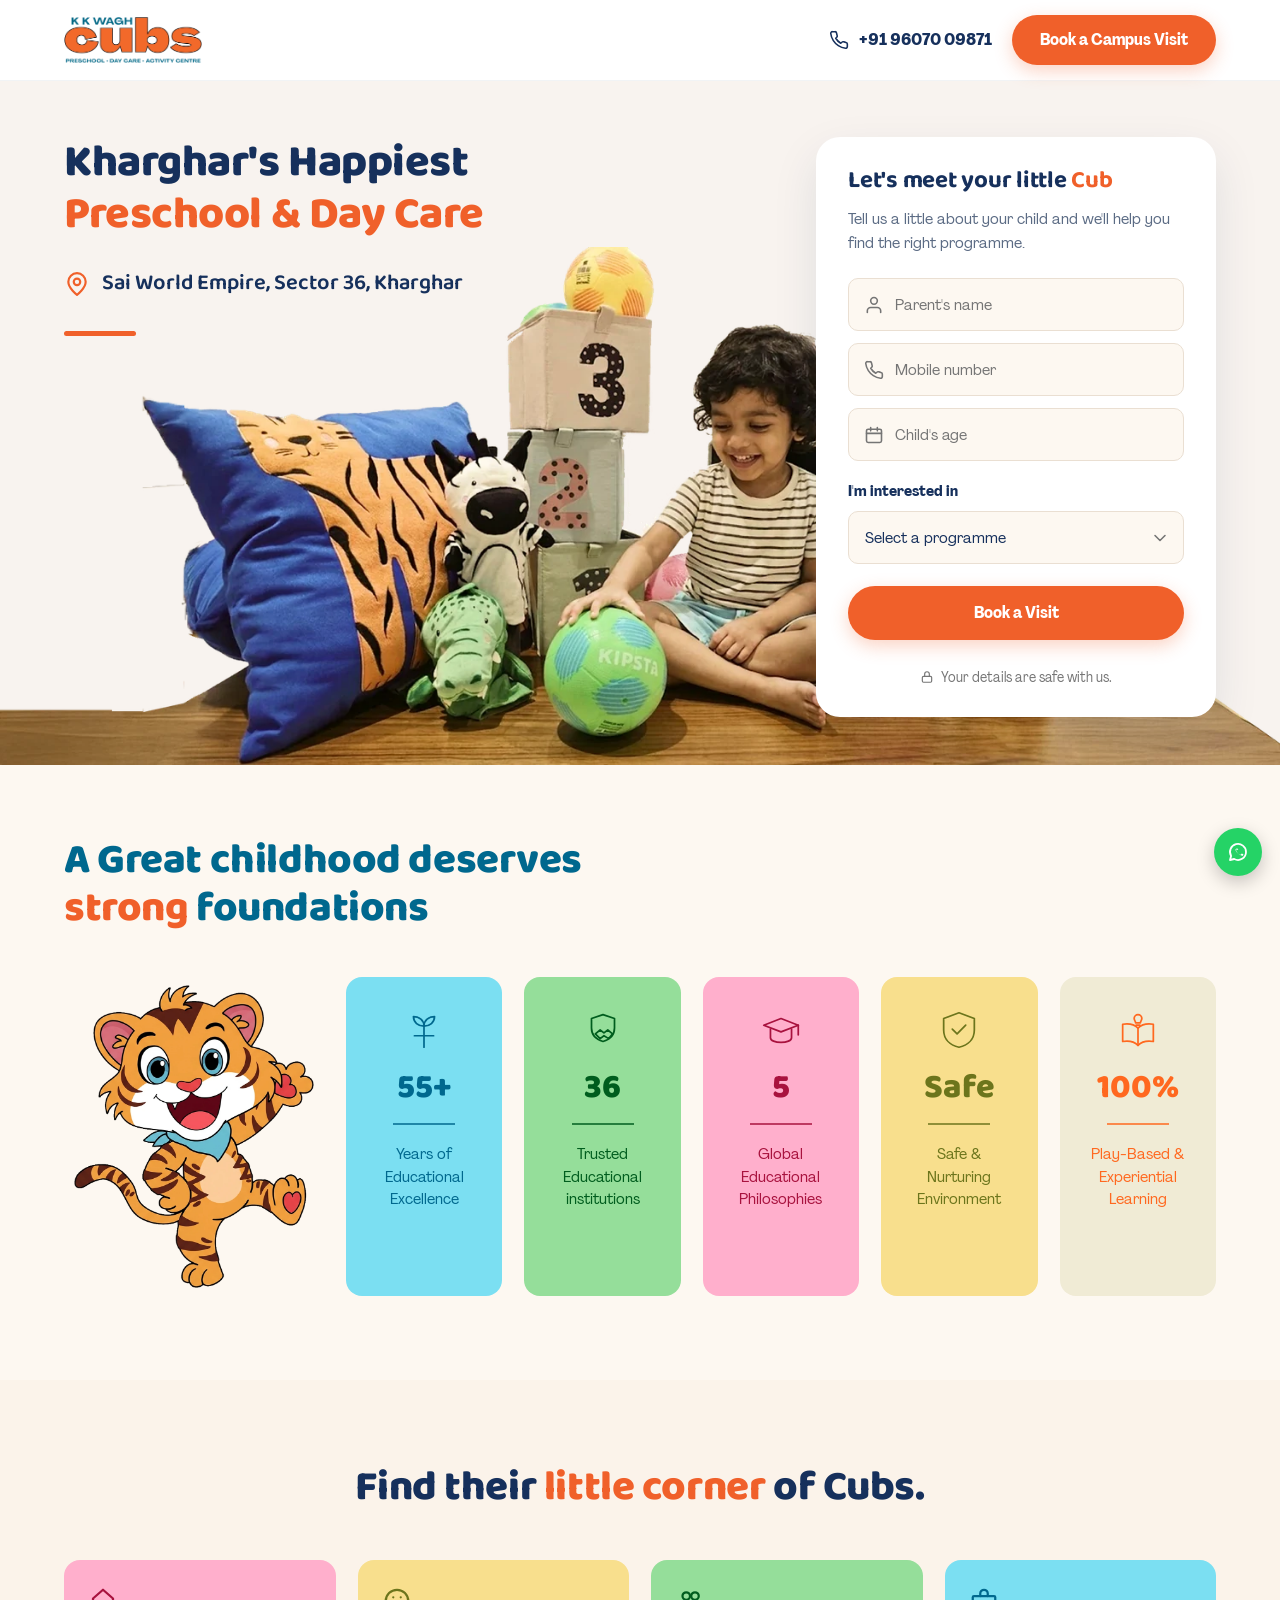
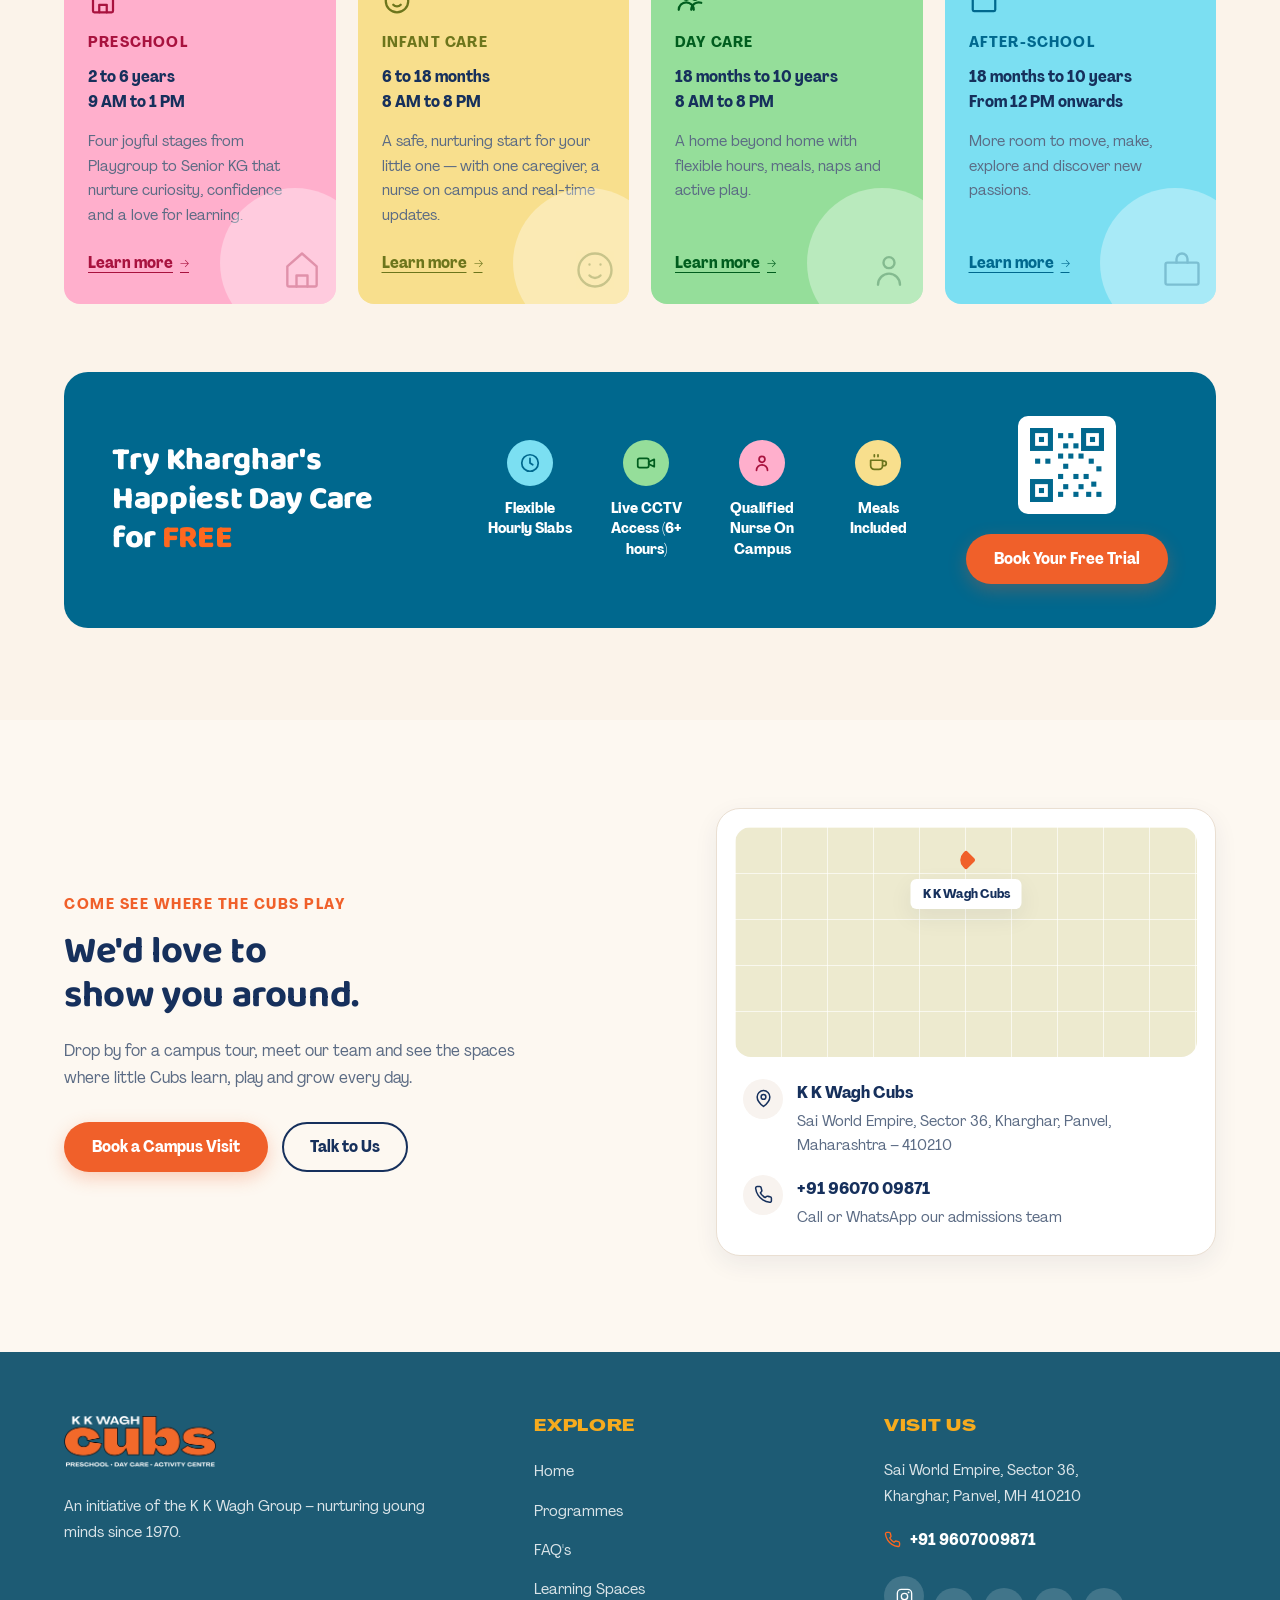
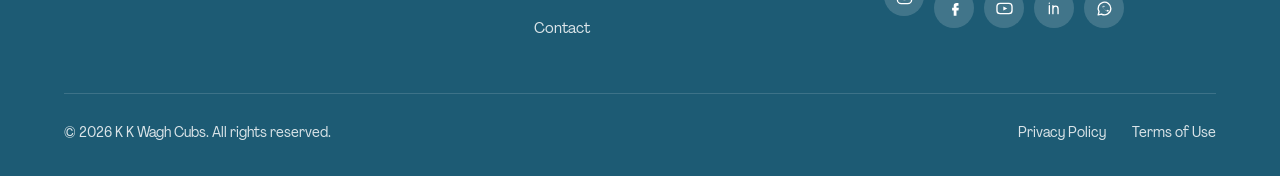
==== commit 4a7201bd: "Add files via upload" ====
--- a/index.html
+++ b/index.html
@@ -111,14 +111,17 @@
     <div class="shell">
       <h2 class="section-title">A Great childhood deserves<br><span class="accent">strong</span> foundations</h2>
 
-      <div class="stats-layout">
-        <picture class="mascot">
-          <source srcset="assets/mascot-tiger.webp" type="image/webp">
-          <img src="assets/mascot-tiger.png" alt="" width="760" height="959" aria-hidden="true">
-        </picture>
-
-        <!-- subgrid keeps icon / number / rule / label on the same baseline across every card -->
-        <ul class="stat-grid">
+      <!-- subgrid keeps icon / number / rule / label on the same baseline across every card.
+           The mascot is a grid item too: first cell on desktop, last cell once the grid
+           wraps, so it fills the slot the 5 cards would otherwise leave empty. -->
+      <ul class="stat-grid">
+          <li class="stat-mascot" aria-hidden="true">
+            <picture>
+              <source srcset="assets/mascot-tiger.webp" type="image/webp">
+              <img src="assets/mascot-tiger.png" alt="" width="760" height="959">
+            </picture>
+          </li>
+
           <li class="stat stat-blue">
             <svg class="stat-ic" viewBox="0 0 48 48" aria-hidden="true"><path d="M24 42V20"/><path d="M24 20c0-6 5-10 11-10 0 6-5 10-11 10Z"/><path d="M24 20c0-6-5-10-11-10 0 6 5 10 11 10Z"/><path d="M14 30h20"/></svg>
             <p class="stat-num">55+</p>
@@ -149,8 +152,7 @@
             <span class="stat-rule"></span>
             <p class="stat-label">Play-Based &amp;<br>Experiential<br>Learning</p>
           </li>
-        </ul>
-      </div>
+      </ul>
     </div>
   </section>
 
@@ -326,11 +328,11 @@
         </p>
 
         <ul class="socials">
-          <li><a href="#" aria-label="Instagram"><svg viewBox="0 0 24 24" aria-hidden="true"><rect x="3" y="3" width="18" height="18" rx="5"/><circle cx="12" cy="12" r="4"/><circle cx="17.2" cy="6.8" r="1.2" fill="currentColor" stroke="none"/></svg></a></li>
-          <li><a href="#" aria-label="Facebook"><svg viewBox="0 0 24 24" aria-hidden="true"><path d="M14.5 8.5H17V5h-2.5A3.5 3.5 0 0 0 11 8.5V11H9v3.5h2V21h3.5v-6.5H17L17.5 11h-3V9a.5.5 0 0 1 .5-.5Z" fill="currentColor" stroke="none"/></svg></a></li>
-          <li><a href="#" aria-label="YouTube"><svg viewBox="0 0 24 24" aria-hidden="true"><rect x="2.5" y="5.5" width="19" height="13" rx="4"/><path d="m10.5 9.5 5 2.5-5 2.5Z" fill="currentColor" stroke="none"/></svg></a></li>
-          <li><a href="#" aria-label="LinkedIn"><svg viewBox="0 0 24 24" aria-hidden="true"><path d="M5.5 8.5v10M5.5 5.2v.1M10 18.5v-10M10 12.5c0-2.2 1.5-3.5 3.4-3.5 1.9 0 3.1 1.3 3.1 3.5v6"/></svg></a></li>
-          <li><a href="#" aria-label="WhatsApp"><svg viewBox="0 0 24 24" aria-hidden="true"><path d="M20 12a8 8 0 0 1-11.8 7L4 20l1.1-4A8 8 0 1 1 20 12Z"/><path d="M9.3 9.2c.4 2.4 3.1 5.1 5.5 5.5l1-1.2 1.6.8-.4 1.5c-2.8.6-7.6-4.2-7-7l1.5-.4.8 1.6Z" fill="currentColor" stroke="none"/></svg></a></li>
+          <li><a href="https://www.instagram.com/kkwaghcubs_kharghar36/" target="_blank" rel="noopener" aria-label="Instagram"><svg viewBox="0 0 24 24" aria-hidden="true"><rect x="3" y="3" width="18" height="18" rx="5"/><circle cx="12" cy="12" r="4"/><circle cx="17.2" cy="6.8" r="1.2" fill="currentColor" stroke="none"/></svg></a></li>
+          <li><a href="https://www.facebook.com/kkwaghcubs.khargar" target="_blank" rel="noopener" aria-label="Facebook"><svg viewBox="0 0 24 24" aria-hidden="true"><path d="M14.5 8.5H17V5h-2.5A3.5 3.5 0 0 0 11 8.5V11H9v3.5h2V21h3.5v-6.5H17L17.5 11h-3V9a.5.5 0 0 1 .5-.5Z" fill="currentColor" stroke="none"/></svg></a></li>
+          <li><a href="https://www.youtube.com/@KKWaghCubsKharghar-l5" target="_blank" rel="noopener" aria-label="YouTube"><svg viewBox="0 0 24 24" aria-hidden="true"><rect x="2.5" y="5.5" width="19" height="13" rx="4"/><path d="m10.5 9.5 5 2.5-5 2.5Z" fill="currentColor" stroke="none"/></svg></a></li>
+          <li><a href="https://www.linkedin.com/company/k-k-wagh-cubs/posts/?feedView=all" target="_blank" rel="noopener" aria-label="LinkedIn"><svg viewBox="0 0 24 24" aria-hidden="true"><path d="M5.5 8.5v10M5.5 5.2v.1M10 18.5v-10M10 12.5c0-2.2 1.5-3.5 3.4-3.5 1.9 0 3.1 1.3 3.1 3.5v6"/></svg></a></li>
+          <li><a href="https://wa.me/919607000980" target="_blank" rel="noopener" aria-label="WhatsApp"><svg viewBox="0 0 24 24" aria-hidden="true"><path d="M20 12a8 8 0 0 1-11.8 7L4 20l1.1-4A8 8 0 1 1 20 12Z"/><path d="M9.3 9.2c.4 2.4 3.1 5.1 5.5 5.5l1-1.2 1.6.8-.4 1.5c-2.8.6-7.6-4.2-7-7l1.5-.4.8 1.6Z" fill="currentColor" stroke="none"/></svg></a></li>
         </ul>
       </div>
     </div>
@@ -346,16 +348,10 @@
 </footer>
 
 <!-- ============ FLOATING SOCIAL RAIL ============ -->
-<aside class="social-rail" aria-label="Contact us">
-  <a class="rail rail-wa" href="https://wa.me/919607009871" target="_blank" rel="noopener" aria-label="WhatsApp us">
+<aside class="social-rail" aria-label="Chat with us">
+  <a class="rail rail-wa" href="https://wa.me/919607000980" target="_blank" rel="noopener" aria-label="WhatsApp us">
     <svg viewBox="0 0 24 24" aria-hidden="true"><path d="M20 12a8 8 0 0 1-11.8 7L4 20l1.1-4A8 8 0 1 1 20 12Z"/><path d="M9.3 9.2c.4 2.4 3.1 5.1 5.5 5.5l1-1.2 1.6.8-.4 1.5c-2.8.6-7.6-4.2-7-7l1.5-.4.8 1.6Z" fill="currentColor" stroke="none"/></svg>
   </a>
-  <a class="rail rail-li" href="#" target="_blank" rel="noopener" aria-label="LinkedIn">
-    <svg viewBox="0 0 24 24" aria-hidden="true"><path d="M5.5 8.5v10M5.5 5.2v.1M10 18.5v-10M10 12.5c0-2.2 1.5-3.5 3.4-3.5 1.9 0 3.1 1.3 3.1 3.5v6"/></svg>
-  </a>
-  <a class="rail rail-ig" href="#" target="_blank" rel="noopener" aria-label="Instagram">
-    <svg viewBox="0 0 24 24" aria-hidden="true"><rect x="3" y="3" width="18" height="18" rx="5"/><circle cx="12" cy="12" r="4"/><circle cx="17.2" cy="6.8" r="1.2" fill="currentColor" stroke="none"/></svg>
-  </a>
 </aside>
 
 </body>
--- a/styles.css
+++ b/styles.css
@@ -278,22 +278,26 @@
 }
 .section-title.centered { max-width: none; text-align: center; color: var(--navy); }
 
-.stats-layout {
-  display: grid;
-  grid-template-columns: 300px 1fr;
-  gap: 44px; align-items: center;
-  margin-top: 44px;
-}
-.mascot { display: block; width: 240px; margin-inline: auto; }
-
-/* Subgrid is what keeps every card's icon, number, rule and label on a
-   shared baseline no matter how long the label text runs. */
+/* Subgrid keeps every card's icon, number, rule and label on a shared
+   baseline no matter how long the label text runs. The mascot is a grid
+   item as well, so it takes the cell the five cards would leave empty
+   once the grid wraps to 3 or 2 columns. */
 .stat-grid {
   display: grid;
-  grid-template-columns: repeat(5, 1fr);
+  grid-template-columns: 260px repeat(5, 1fr);
   grid-template-rows: auto auto auto 1fr;
-  gap: 18px;
-}
+  gap: 18px 22px;
+  margin-top: 44px;
+}
+
+.stat-mascot {
+  grid-row: span 4;
+  order: -1;                 /* first cell on desktop, last once wrapped */
+  display: grid;
+  place-items: center;
+  padding: 8px;
+}
+.stat-mascot img { width: 100%; max-width: 240px; }
 .stat {
   grid-row: span 4;
   display: grid;
@@ -330,6 +334,7 @@
 @supports not (grid-template-rows: subgrid) {
   .stat { display: flex; flex-direction: column; align-items: center; gap: 12px; }
   .stat-label { min-height: 4.2em; }
+  .stat-mascot { grid-row: auto; }
 }
 
 /* ==========================================================================
@@ -552,10 +557,7 @@
 /* ==========================================================================
    FLOATING SOCIAL RAIL
    ========================================================================== */
-.social-rail {
-  position: fixed; right: 18px; bottom: 24px; z-index: 60;
-  display: grid; gap: 12px;
-}
+.social-rail { position: fixed; right: 18px; bottom: 24px; z-index: 60; }
 .rail {
   display: grid; place-items: center;
   width: 48px; height: 48px; border-radius: 50%;
@@ -566,8 +568,6 @@
 .rail:hover { transform: scale(1.08); }
 .rail svg { width: 24px; height: 24px; fill: none; stroke: currentColor; stroke-width: 1.8; stroke-linecap: round; stroke-linejoin: round; }
 .rail-wa { background: #25d366; }
-.rail-li { background: #0a66c2; }
-.rail-ig { background: linear-gradient(45deg, #f9ce34, #ee2a7b 50%, #6228d7); }
 
 /* ==========================================================================
    RESPONSIVE
@@ -579,9 +579,10 @@
   .hero-grid { order: 1; min-height: 0; padding-block: 44px 40px; grid-template-columns: 1fr; gap: 40px; }
   .enquiry-card { max-width: 460px; }
 
-  .stats-layout { grid-template-columns: 1fr; gap: 28px; }
-  .mascot { width: 190px; }
+  /* 5 cards + mascot = 6 items = two full rows, no gap */
   .stat-grid { grid-template-columns: repeat(3, 1fr); }
+  .stat-mascot { order: 1; }
+  .stat-mascot img { max-width: 200px; }
 
   .prog-grid { grid-template-columns: repeat(2, 1fr); }
 
@@ -611,8 +612,10 @@
   .enquiry-card { padding: 24px 20px; max-width: none; }
 
   .stats { padding-block: 56px 64px; }
+  /* 6 items across 2 columns = three full rows, mascot last */
   .stat-grid { grid-template-columns: repeat(2, 1fr); gap: 14px; }
   .stat { padding: 24px 12px 26px; }
+  .stat-mascot img { max-width: 165px; }
 
   .programmes { padding-block: 60px 64px; }
   .prog-grid { grid-template-columns: 1fr; }
@@ -629,8 +632,8 @@
   .footer-grid { grid-template-columns: 1fr; gap: 36px; padding-bottom: 36px; }
   .footer-bottom { flex-direction: column; align-items: flex-start; gap: 14px; }
 
-  .social-rail { right: 12px; bottom: 16px; gap: 10px; }
-  .rail { width: 44px; height: 44px; }
+  .social-rail { right: 12px; bottom: 16px; }
+  .rail { width: 52px; height: 52px; }
   .rail svg { width: 21px; height: 21px; }
 }
 
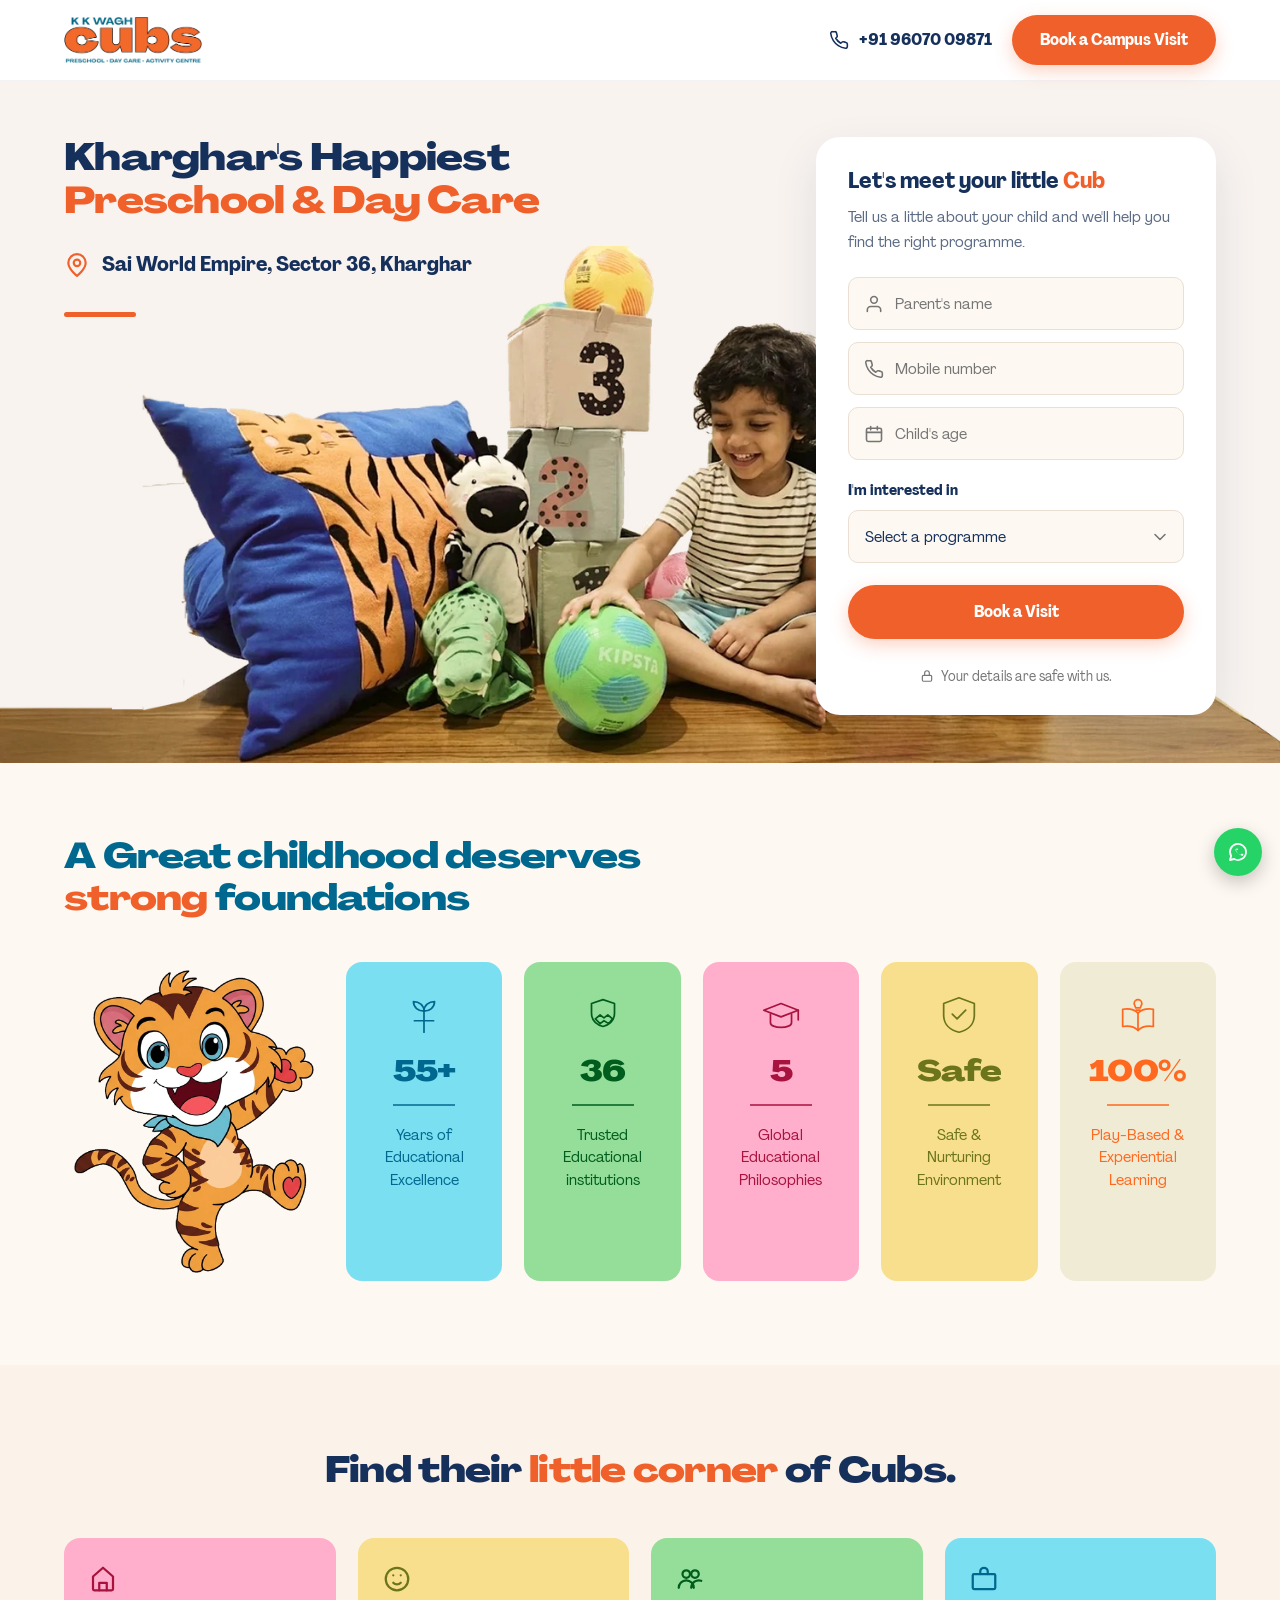
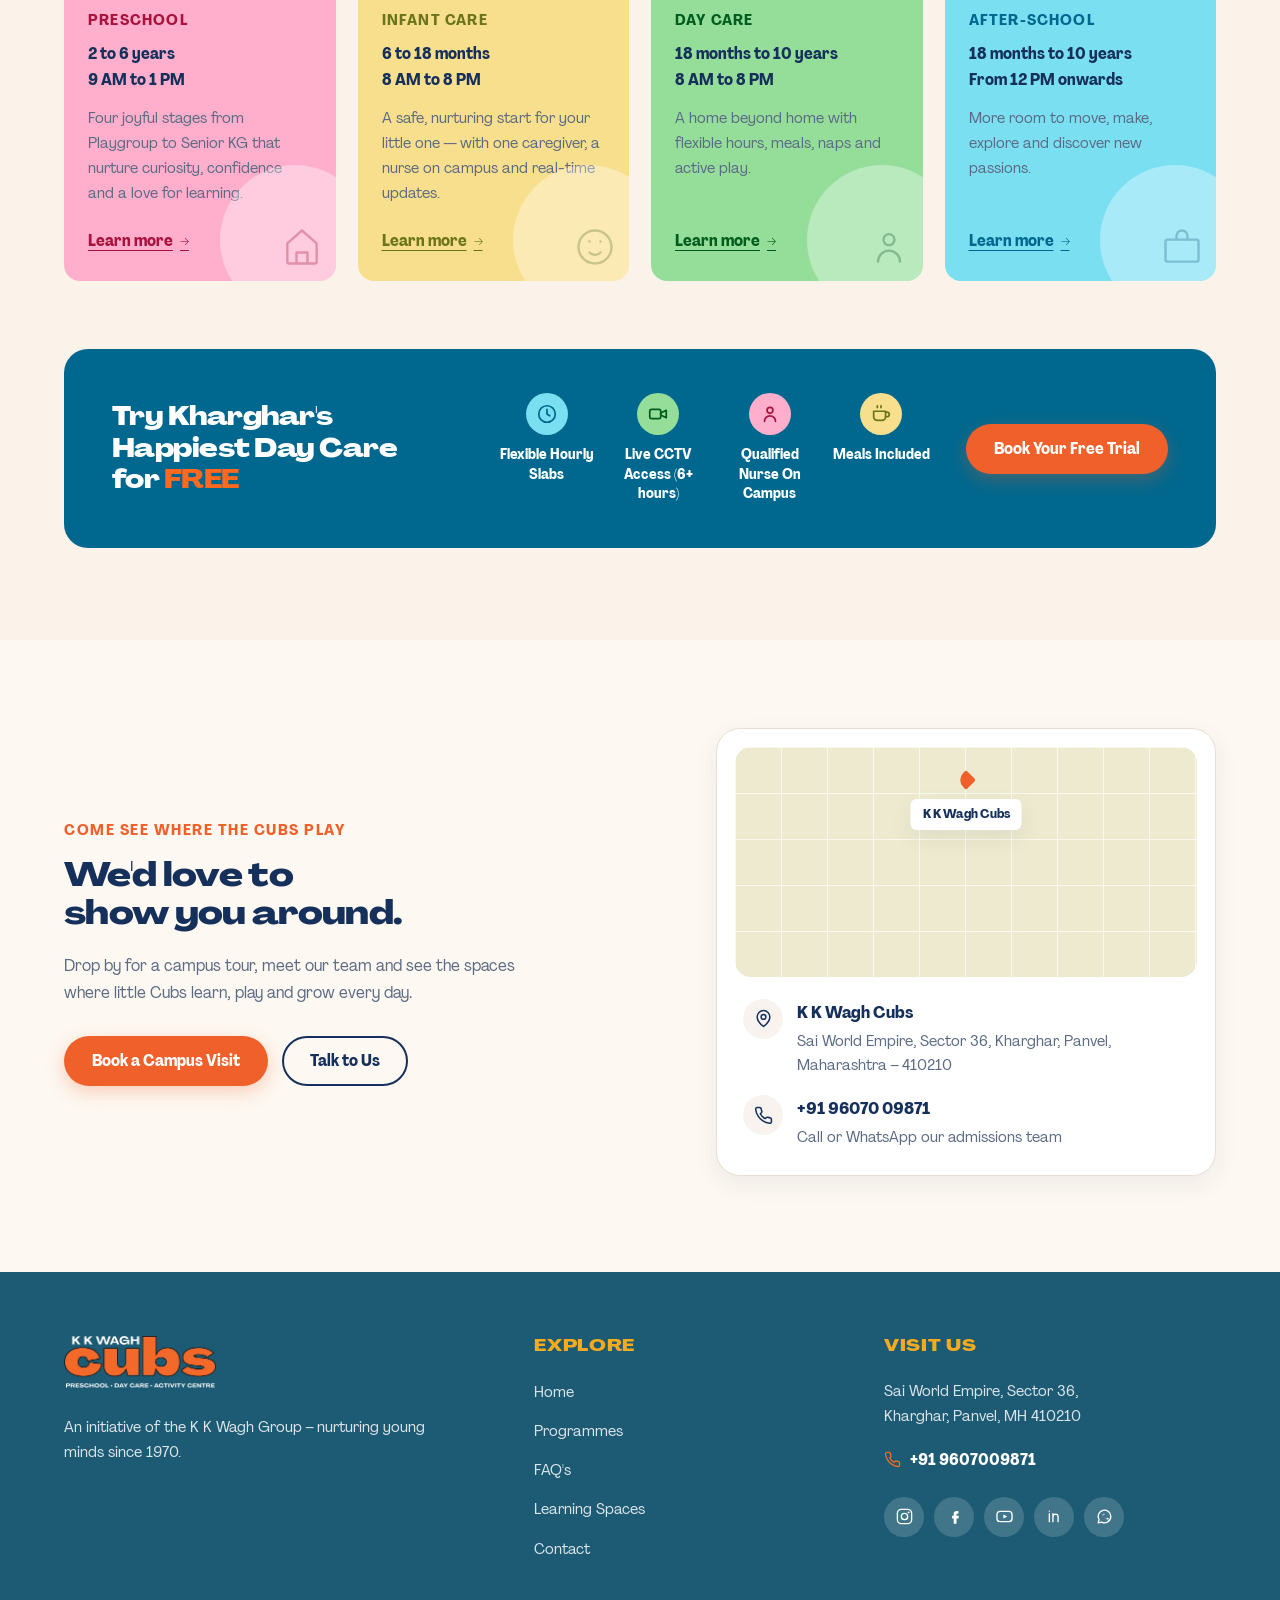
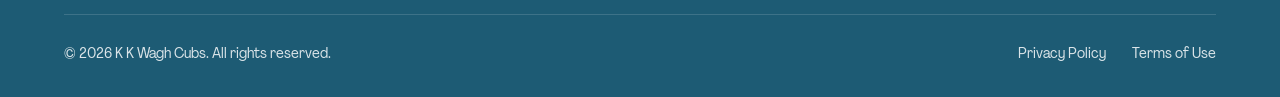
==== commit 757ce752: "Add files via upload" ====
--- a/index.html
+++ b/index.html
@@ -5,11 +5,9 @@
 <meta name="viewport" content="width=device-width, initial-scale=1">
 <title>K K Wagh Cubs — Kharghar's Happiest Preschool &amp; Day Care</title>
 <meta name="description" content="Preschool, infant care, day care and after-school programmes in Sector 36, Kharghar. Book a campus visit with K K Wagh Cubs.">
-<link rel="preconnect" href="https://fonts.googleapis.com">
-<link rel="preconnect" href="https://fonts.gstatic.com" crossorigin>
-<link href="https://fonts.googleapis.com/css2?family=Baloo+2:wght@600;700;800&display=swap" rel="stylesheet">
 <link rel="preload" as="font" type="font/woff2" href="fonts/PPAgrandir-NarrowRegular.woff2" crossorigin>
 <link rel="preload" as="font" type="font/woff2" href="fonts/PPAgrandir-NarrowBold.woff2" crossorigin>
+<link rel="preload" as="font" type="font/woff2" href="fonts/PPAgrandir-WideHeavy.woff2" crossorigin>
 <link rel="stylesheet" href="styles.css">
 </head>
 <body>
@@ -86,10 +84,10 @@
               <label class="sr-only" for="programme">Select a programme</label>
               <select id="programme" name="programme" required>
                 <option value="" selected>Select a programme</option>
-                <option>Preschool — 2 to 6 years</option>
-                <option>Infant Care — 6 to 18 months</option>
-                <option>Day Care — 18 months to 10 years</option>
-                <option>After-School — 18 months to 10 years</option>
+                <option>Preschool 2 to 6 years</option>
+                <option>Infant Care 6 to 18 months</option>
+                <option>Day Care 18 months to 10 years</option>
+                <option>After-School 18 months to 10 years</option>
               </select>
               <svg class="ic chevron" viewBox="0 0 24 24" aria-hidden="true"><path d="m6 9 6 6 6-6"/></svg>
             </div>
@@ -223,29 +221,6 @@
         </ul>
 
         <div class="trial-cta">
-          <div class="qr" role="img" aria-label="QR code to book a free trial">
-            <svg viewBox="0 0 29 29" aria-hidden="true">
-              <rect x="1" y="1" width="7" height="7" fill="none" stroke="#00688e" stroke-width="2"/>
-              <rect x="3.5" y="3.5" width="2" height="2" fill="#00688e" stroke="none"/>
-              <rect x="21" y="1" width="7" height="7" fill="none" stroke="#00688e" stroke-width="2"/>
-              <rect x="23.5" y="3.5" width="2" height="2" fill="#00688e" stroke="none"/>
-              <rect x="1" y="21" width="7" height="7" fill="none" stroke="#00688e" stroke-width="2"/>
-              <rect x="3.5" y="23.5" width="2" height="2" fill="#00688e" stroke="none"/>
-              <g fill="#00688e" stroke="none">
-                <rect x="11" y="2" width="2" height="2"/><rect x="15" y="2" width="2" height="2"/>
-                <rect x="13" y="6" width="2" height="2"/><rect x="17" y="6" width="2" height="2"/>
-                <rect x="11" y="10" width="2" height="2"/><rect x="15" y="10" width="2" height="2"/>
-                <rect x="19" y="10" width="2" height="2"/><rect x="2" y="12" width="2" height="2"/>
-                <rect x="6" y="12" width="2" height="2"/><rect x="13" y="14" width="2" height="2"/>
-                <rect x="23" y="12" width="2" height="2"/><rect x="26" y="15" width="2" height="2"/>
-                <rect x="11" y="18" width="2" height="2"/><rect x="17" y="18" width="2" height="2"/>
-                <rect x="21" y="18" width="2" height="2"/><rect x="13" y="22" width="2" height="2"/>
-                <rect x="19" y="22" width="2" height="2"/><rect x="24" y="21" width="2" height="2"/>
-                <rect x="11" y="25" width="2" height="2"/><rect x="17" y="25" width="2" height="2"/>
-                <rect x="22" y="25" width="2" height="2"/><rect x="26" y="25" width="2" height="2"/>
-              </g>
-            </svg>
-          </div>
           <a class="btn btn-primary" href="#enquiry">Book Your Free Trial</a>
         </div>
       </div>
--- a/styles.css
+++ b/styles.css
@@ -51,15 +51,12 @@
   --yellow: #f8df8d;  --yellow-ink: #6c751c;
   --sand:   #f0ebd5;  --sand-ink:   #ff681f;
 
-  /* ---- Type ----
-     --font-body / --font-wide are the supplied PP Agrandir cuts.
-     --font-display is a STAND-IN. The rounded face used for the big
-     headings in the Figma frame was not in the font pack; Baloo 2 is the
-     closest free match. Drop the real file in /fonts, add an @font-face
-     above, and change this one line. */
-  --font-display: "Baloo 2", "PP Agrandir Wide", system-ui, sans-serif;
+  /* ---- Type — PP Agrandir throughout, self-hosted ----
+     Wide Heavy is the display cut (800 is the only weight in the file, so
+     every --font-display rule is set to 800 to avoid faux-bold synthesis).
+     Narrow Regular/Bold carries body copy, UI labels and sub-headings. */
+  --font-display: "PP Agrandir Wide", "PP Agrandir Narrow", system-ui, sans-serif;
   --font-body:    "PP Agrandir Narrow", system-ui, -apple-system, sans-serif;
-  --font-wide:    "PP Agrandir Wide", "PP Agrandir Narrow", system-ui, sans-serif;
 
   /* Layout */
   --shell: 1200px;
@@ -80,6 +77,7 @@
 body {
   margin: 0;
   font-family: var(--font-body);
+  font-synthesis-weight: none;
   font-size: 17px;
   line-height: 1.6;
   color: var(--ink-body);
@@ -201,16 +199,17 @@
 }
 
 .hero-copy h1 {
-  font-size: clamp(34px, 3.5vw, 47px);
+  font-size: clamp(28px, 2.9vw, 40px);
   font-weight: 800;
+  letter-spacing: -.02em;
   text-wrap: balance;
 }
 
 .hero-location {
   display: flex; align-items: center; gap: 12px;
   margin-top: 26px;
-  font-family: var(--font-display);
-  font-weight: 600; font-size: 22px;
+  font-family: var(--font-body);
+  font-weight: 700; font-size: 21px;
   color: var(--navy);
 }
 .hero-location .pin { width: 26px; height: 26px; color: var(--orange); stroke-width: 2; }
@@ -228,7 +227,7 @@
   padding: 30px 32px 28px;
   box-shadow: var(--shadow-card);
 }
-.enquiry-title { font-size: 24px; font-weight: 700; }
+.enquiry-title { font-family: var(--font-body); font-size: 23px; font-weight: 700; letter-spacing: 0; }
 .enquiry-sub { margin-top: 12px; font-size: 16px; line-height: 1.55; }
 
 .enquiry-form { margin-top: 22px; display: grid; gap: 12px; }
@@ -271,8 +270,9 @@
 .stats { background: var(--cream); padding-block: 72px 84px; }
 
 .section-title {
-  font-size: clamp(30px, 3.4vw, 42px);
+  font-size: clamp(26px, 2.8vw, 36px);
   font-weight: 800;
+  letter-spacing: -.02em;
   color: var(--teal);
   max-width: 680px;
 }
@@ -315,7 +315,8 @@
 .stat-num {
   align-self: center;
   font-family: var(--font-display);
-  font-size: 34px; font-weight: 800; line-height: 1;
+  font-size: 30px; font-weight: 800; line-height: 1;
+  letter-spacing: -.02em;
 }
 .stat-rule {
   align-self: center;
@@ -403,17 +404,17 @@
   border-radius: var(--r-lg);
   padding: 44px 48px;
   display: grid;
-  grid-template-columns: minmax(260px, 330px) 1fr auto;
-  gap: 40px; align-items: center;
-}
-.trial-title { color: #fff; font-size: 32px; font-weight: 800; line-height: 1.22; }
+  grid-template-columns: minmax(280px, 350px) 1fr auto;
+  gap: 36px; align-items: center;
+}
+.trial-title { color: #fff; font-size: clamp(23px, 2vw, 28px); font-weight: 800; line-height: 1.24; letter-spacing: -.02em; }
 .trial-title .accent { color: var(--orange-hot); }
 
-.perks { display: grid; grid-template-columns: repeat(4, 1fr); gap: 20px; text-align: center; }
-.perks li { color: #fff; font-size: 15px; font-weight: 700; line-height: 1.35; }
+.perks { display: grid; grid-template-columns: repeat(4, 1fr); gap: 14px; text-align: center; }
+.perks li { color: #fff; font-size: 14px; font-weight: 700; line-height: 1.4; }
 .perk-dot {
   display: grid; place-items: center;
-  width: 46px; height: 46px; margin: 0 auto 12px;
+  width: 42px; height: 42px; margin: 0 auto 10px;
   border-radius: 50%;
 }
 .perk-dot svg { width: 22px; height: 22px; fill: none; stroke-width: 1.9; stroke-linecap: round; stroke-linejoin: round; }
@@ -422,9 +423,7 @@
 .dot-pink   { background: var(--pink); }   .dot-pink svg   { stroke: var(--pink-ink); }
 .dot-yellow { background: var(--yellow); } .dot-yellow svg { stroke: var(--yellow-ink); }
 
-.trial-cta { display: grid; justify-items: center; gap: 20px; }
-.qr { background: #fff; border-radius: var(--r-sm); padding: 12px; width: 98px; height: 98px; }
-.qr svg { width: 100%; height: 100%; }
+.trial-cta { display: grid; justify-items: center; }
 
 /* ==========================================================================
    VISIT
@@ -439,7 +438,7 @@
   letter-spacing: .1em; text-transform: uppercase;
   color: var(--orange);
 }
-.visit-copy h2 { margin-top: 14px; font-size: clamp(30px, 3.2vw, 38px); font-weight: 700; }
+.visit-copy h2 { margin-top: 14px; font-size: clamp(25px, 2.6vw, 33px); font-weight: 800; letter-spacing: -.02em; }
 .visit-body { margin-top: 20px; max-width: 460px; font-size: 17px; }
 .visit-actions { display: flex; flex-wrap: wrap; gap: 14px; margin-top: 30px; }
 
@@ -511,14 +510,14 @@
 .footer-brand p { margin-top: 26px; max-width: 380px; font-size: 16px; line-height: 1.6; }
 
 .footer-head {
-  font-family: var(--font-wide);
+  font-family: var(--font-display);
   font-size: 17px; font-weight: 800;
   letter-spacing: .04em; text-transform: uppercase;
   color: var(--amber);
   margin-bottom: 22px;
 }
 
-.footer-col ul li + li { margin-top: 12px; }
+.footer-col ul:not(.socials) li + li { margin-top: 12px; }
 .footer-col a { text-decoration: none; font-size: 16px; }
 .footer-col a:hover { color: #fff; text-decoration: underline; text-underline-offset: 4px; }
 
@@ -532,7 +531,8 @@
 .footer-phone .ic { width: 17px; height: 17px; color: var(--orange-hot); }
 .footer-phone a { text-decoration: none; }
 
-.socials { display: flex; flex-wrap: wrap; gap: 10px; margin-top: 24px; }
+.socials { display: flex; flex-wrap: wrap; align-items: center; gap: 10px; margin-top: 24px; }
+.socials li { display: flex; }
 .socials a {
   display: grid; place-items: center;
   width: 40px; height: 40px; border-radius: 50%;
@@ -588,7 +588,6 @@
 
   .trial-band { grid-template-columns: 1fr; gap: 34px; text-align: center; }
   .trial-title { text-align: center; }
-  .trial-cta { grid-auto-flow: column; align-items: center; }
 
   .visit-grid { grid-template-columns: 1fr; gap: 44px; }
   .visit-body { max-width: none; }
@@ -623,7 +622,6 @@
   .trial-band { margin-top: 48px; padding: 32px 22px; }
   .trial-title { font-size: 26px; }
   .perks { grid-template-columns: repeat(2, 1fr); }
-  .trial-cta { grid-auto-flow: row; }
 
   .visit { padding-block: 60px 68px; }
   .visit-actions .btn { flex: 1 1 auto; }
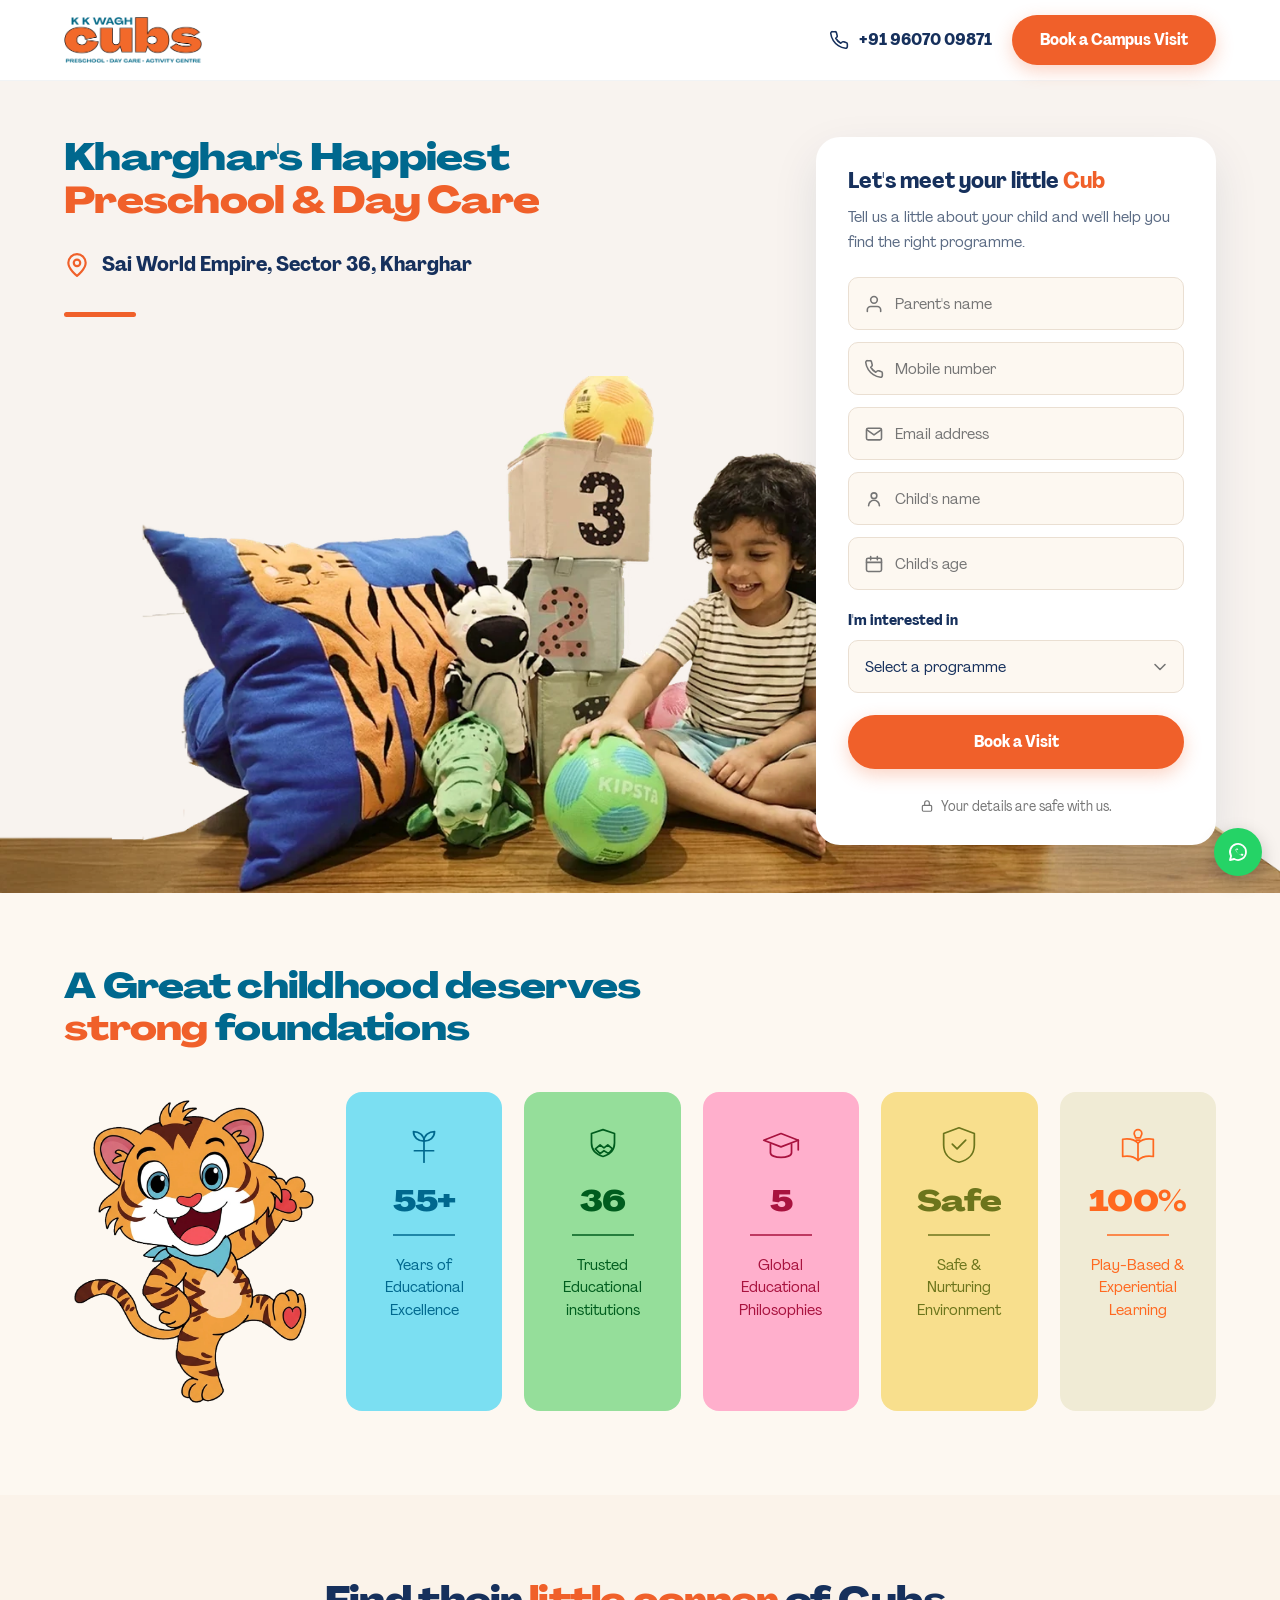
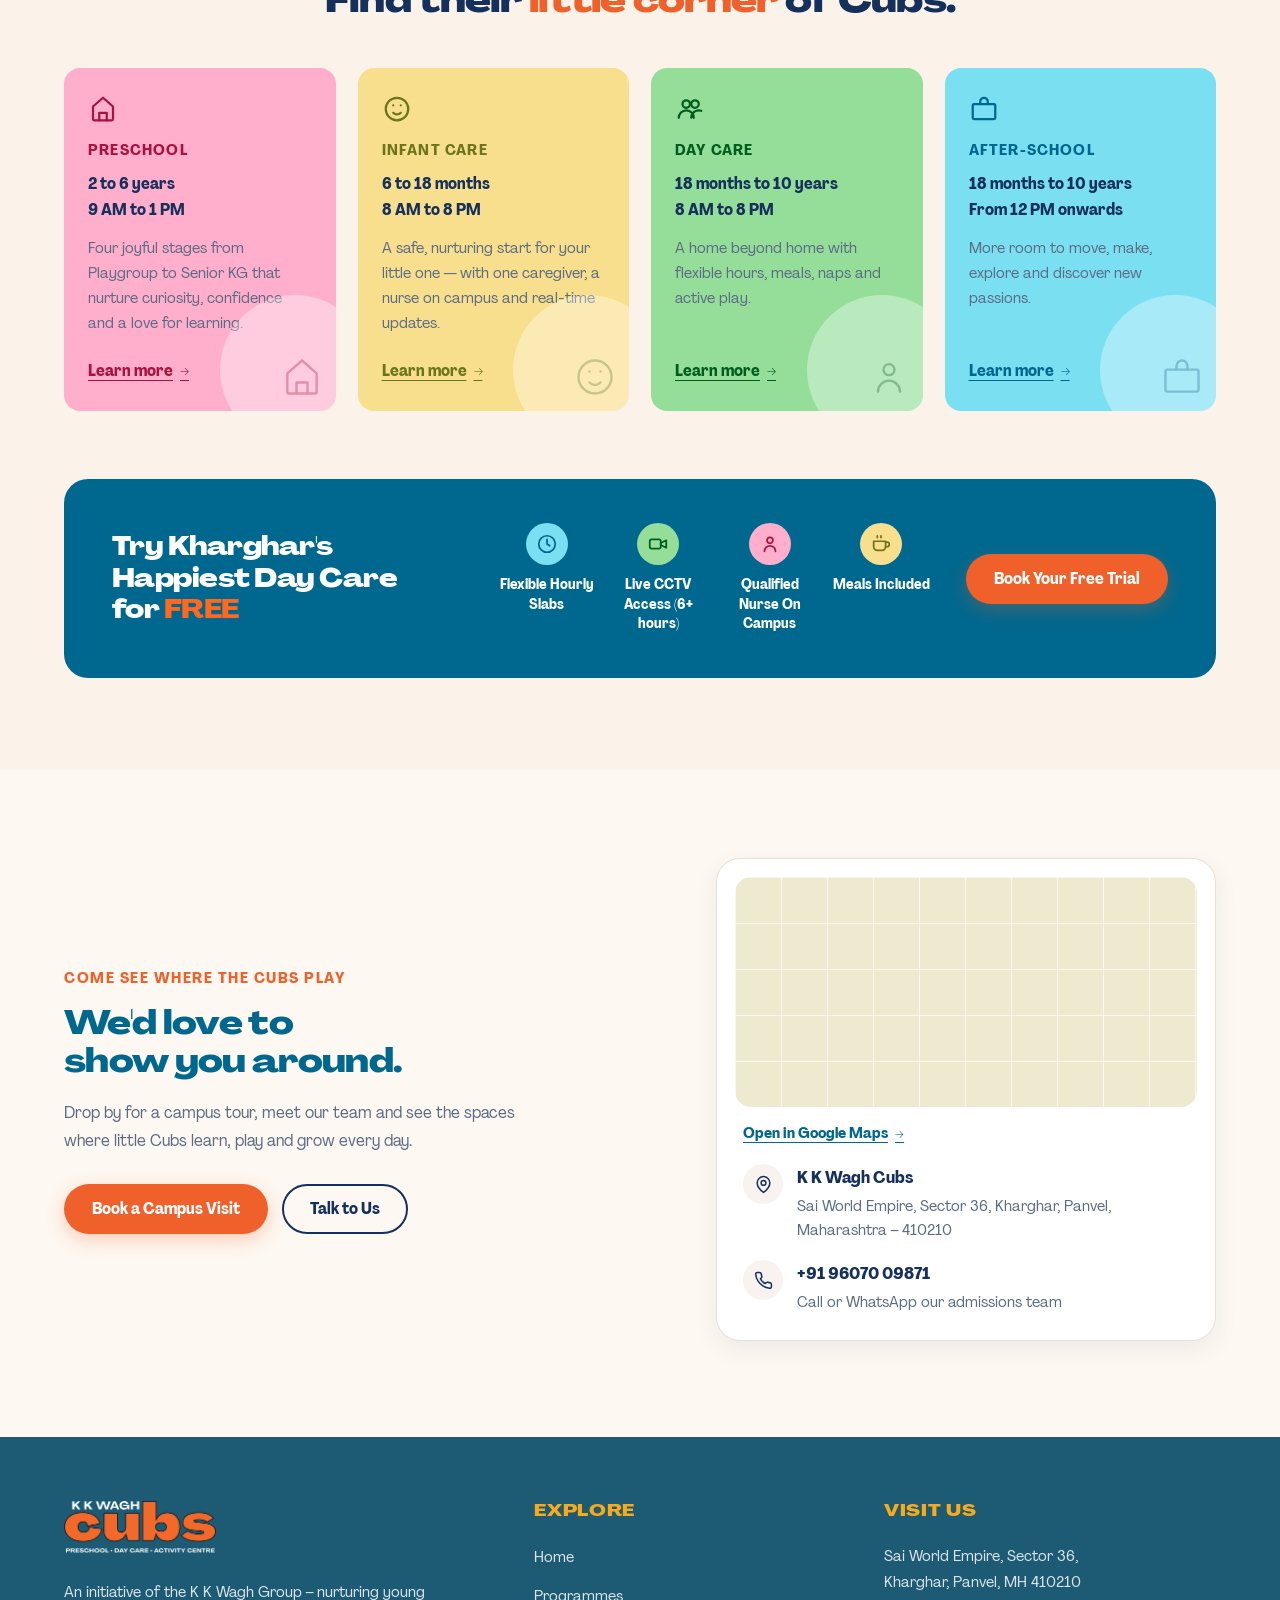
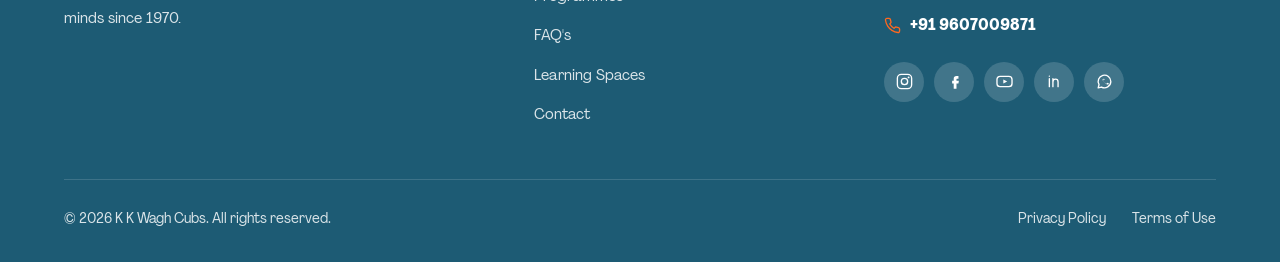
==== commit a013e417: "Add files via upload" ====
--- a/index.html
+++ b/index.html
@@ -3,6 +3,8 @@
 <head>
 <meta charset="UTF-8">
 <meta name="viewport" content="width=device-width, initial-scale=1">
+<meta name="color-scheme" content="only light">
+<meta name="theme-color" content="#ffffff">
 <title>K K Wagh Cubs — Kharghar's Happiest Preschool &amp; Day Care</title>
 <meta name="description" content="Preschool, infant care, day care and after-school programmes in Sector 36, Kharghar. Book a campus visit with K K Wagh Cubs.">
 <link rel="preload" as="font" type="font/woff2" href="fonts/PPAgrandir-NarrowRegular.woff2" crossorigin>
@@ -37,13 +39,6 @@
 
   <!-- ============ HERO ============ -->
   <section class="hero">
-    <div class="hero-photo" aria-hidden="true">
-      <picture>
-        <source srcset="assets/hero-play.webp" type="image/webp">
-        <img src="assets/hero-play.png" alt="" width="1500" height="606">
-      </picture>
-    </div>
-
     <div class="shell hero-grid">
       <div class="hero-copy">
         <h1>
@@ -57,6 +52,13 @@
         <span class="rule" aria-hidden="true"></span>
       </div>
 
+      <div class="hero-photo" aria-hidden="true">
+        <picture>
+          <source srcset="assets/hero-play.webp" type="image/webp">
+          <img src="assets/hero-play.png" alt="" width="1500" height="606">
+        </picture>
+      </div>
+
       <div class="enquiry-card" id="enquiry">
         <h2 class="enquiry-title">Let's meet your little <span class="accent">Cub</span></h2>
         <p class="enquiry-sub">Tell us a little about your child and we'll help you find the right programme.</p>
@@ -72,6 +74,18 @@
             <label class="sr-only" for="mobile">Mobile number</label>
             <input id="mobile" name="mobile" type="tel" placeholder="Mobile number" autocomplete="tel" required>
           </div>
+          <div class="field">
+            <svg class="ic field-ic" viewBox="0 0 24 24" aria-hidden="true"><rect x="3" y="5" width="18" height="14" rx="2"/><path d="m3.5 7 8.5 6 8.5-6"/></svg>
+            <label class="sr-only" for="email">Email address</label>
+            <input id="email" name="email" type="email" placeholder="Email address" autocomplete="email" required>
+          </div>
+
+          <div class="field">
+            <svg class="ic field-ic" viewBox="0 0 24 24" aria-hidden="true"><circle cx="12" cy="8" r="3.4"/><path d="M5.5 20a6.5 6.5 0 0 1 13 0"/></svg>
+            <label class="sr-only" for="child">Child's name</label>
+            <input id="child" name="child" type="text" placeholder="Child's name" required>
+          </div>
+
           <div class="field">
             <svg class="ic field-ic" viewBox="0 0 24 24" aria-hidden="true"><rect x="3" y="5" width="18" height="16" rx="2"/><path d="M3 10h18M8 3v4M16 3v4"/></svg>
             <label class="sr-only" for="age">Child's age</label>
@@ -84,10 +98,10 @@
               <label class="sr-only" for="programme">Select a programme</label>
               <select id="programme" name="programme" required>
                 <option value="" selected>Select a programme</option>
-                <option>Preschool 2 to 6 years</option>
-                <option>Infant Care 6 to 18 months</option>
-                <option>Day Care 18 months to 10 years</option>
-                <option>After-School 18 months to 10 years</option>
+                <option>Preschool — 2 to 6 years</option>
+                <option>Infant Care — 6 to 18 months</option>
+                <option>Day Care — 18 months to 10 years</option>
+                <option>After-School — 18 months to 10 years</option>
               </select>
               <svg class="ic chevron" viewBox="0 0 24 24" aria-hidden="true"><path d="m6 9 6 6 6-6"/></svg>
             </div>
@@ -241,10 +255,15 @@
       </div>
 
       <div class="visit-card">
-        <a class="map" href="https://maps.google.com/?q=Sai+World+Empire+Sector+36+Kharghar" target="_blank" rel="noopener">
-          <span class="map-pin" aria-hidden="true"></span>
-          <span class="map-label">K K Wagh Cubs</span>
-          <span class="sr-only">Open in Google Maps</span>
+        <div class="map">
+          <iframe
+            src="https://www.google.com/maps?q=K%20K%20Wagh%20Cubs%2C%20Sai%20World%20Empire%2C%20Sector%2036%2C%20Kharghar%2C%20Panvel&amp;output=embed"
+            title="Map showing K K Wagh Cubs, Sai World Empire, Sector 36, Kharghar"
+            loading="lazy" referrerpolicy="no-referrer-when-downgrade"
+            allowfullscreen></iframe>
+        </div>
+        <a class="map-link" href="https://maps.app.goo.gl/kvBNRobNFqGsZ6An8?g_st=iw" target="_blank" rel="noopener">
+          Open in Google Maps <span aria-hidden="true">→</span>
         </a>
         <ul class="visit-details">
           <li>
--- a/styles.css
+++ b/styles.css
@@ -23,6 +23,11 @@
 }
 
 :root {
+  /* Browsers on Android will otherwise auto-darken a light page and wreck
+     the palette. "only light" opts the whole document out; the matching
+     <meta name="color-scheme"> in the head stops the flash before CSS loads. */
+  color-scheme: only light;
+
   /* Brand */
   --teal:        #00688e;   /* section headings + free-trial band */
   --teal-deep:   #1d5b74;   /* footer */
@@ -181,7 +186,9 @@
    ========================================================================== */
 .hero { position: relative; background: var(--cream-warm); overflow: hidden; }
 
-/* cut-out photo sits as a backdrop; the enquiry card overlaps it */
+/* Desktop: the cut-out is lifted out of the grid and pinned to the bottom of
+   the section, so the enquiry card overlaps it exactly as in the Figma frame.
+   Stacked layouts put it back in flow — see the 1080px breakpoint. */
 .hero-photo {
   position: absolute; inset: auto 0 0 0;
   z-index: 0; line-height: 0; pointer-events: none;
@@ -193,12 +200,15 @@
   grid-template-columns: 1fr 400px;
   gap: 56px;
   align-items: start;
-  position: relative; z-index: 1;
   padding-block: 56px 48px;
   min-height: 560px;
 }
 
+/* the two real columns ride above the photo layer */
+.hero-copy, .enquiry-card { position: relative; z-index: 2; }
+
 .hero-copy h1 {
+  color: var(--teal);
   font-size: clamp(28px, 2.9vw, 40px);
   font-weight: 800;
   letter-spacing: -.02em;
@@ -438,7 +448,7 @@
   letter-spacing: .1em; text-transform: uppercase;
   color: var(--orange);
 }
-.visit-copy h2 { margin-top: 14px; font-size: clamp(25px, 2.6vw, 33px); font-weight: 800; letter-spacing: -.02em; }
+.visit-copy h2 { margin-top: 14px; color: var(--teal); font-size: clamp(25px, 2.6vw, 33px); font-weight: 800; letter-spacing: -.02em; }
 .visit-body { margin-top: 20px; max-width: 460px; font-size: 17px; }
 .visit-actions { display: flex; flex-wrap: wrap; gap: 14px; margin-top: 30px; }
 
@@ -450,30 +460,27 @@
   box-shadow: var(--shadow-soft);
 }
 .map {
-  position: relative; display: block;
-  height: 230px; border-radius: var(--r-md);
+  height: 230px;
+  border-radius: var(--r-md);
+  overflow: hidden;
+  /* shows through while the embed loads, so a slow map isn't a grey hole */
   background-color: #edeacf;
   background-image:
     linear-gradient(rgba(255,255,255,.65) 1px, transparent 1px),
     linear-gradient(90deg, rgba(255,255,255,.65) 1px, transparent 1px);
   background-size: 46px 46px;
-  overflow: hidden; text-decoration: none;
-}
-.map-pin {
-  position: absolute; left: 50%; top: 26px;
-  width: 14px; height: 14px;
-  transform: translateX(-50%) rotate(45deg);
-  background: var(--orange); border-radius: 2px 2px 2px 10px;
-}
-.map-label {
-  position: absolute; left: 50%; top: 52px;
-  transform: translateX(-50%);
-  background: #fff; color: var(--navy);
-  font-size: 13px; font-weight: 700;
-  padding: 5px 12px; border-radius: 6px;
-  box-shadow: var(--shadow-soft); white-space: nowrap;
-}
-.visit-details { margin-top: 22px; display: grid; gap: 18px; padding: 0 8px 8px; }
+}
+.map iframe { display: block; width: 100%; height: 100%; border: 0; }
+
+.map-link {
+  display: inline-flex; align-items: center; gap: 7px;
+  margin: 14px 8px 0;
+  font-size: 15px; font-weight: 700;
+  color: var(--teal);
+  text-decoration: underline; text-underline-offset: 4px;
+}
+.map-link:hover { color: var(--orange); gap: 11px; }
+.visit-details { margin-top: 18px; display: grid; gap: 18px; padding: 0 8px 8px; }
 .visit-details li { display: flex; gap: 14px; }
 .detail-ic {
   display: grid; place-items: center; flex: none;
@@ -573,10 +580,13 @@
    RESPONSIVE
    ========================================================================== */
 @media (max-width: 1080px) {
-  .hero { display: flex; flex-direction: column; }
-  .hero-photo { position: static; order: 2; }
+  /* copy → photo → form, in DOM order, with the photo bled to the edges */
+  .hero-photo {
+    position: static;
+    margin-inline: calc(var(--gutter) * -1);
+  }
   .hero-photo img { aspect-ratio: 2.3 / 1; object-fit: cover; object-position: center bottom; }
-  .hero-grid { order: 1; min-height: 0; padding-block: 44px 40px; grid-template-columns: 1fr; gap: 40px; }
+  .hero-grid { min-height: 0; padding-block: 44px 40px; grid-template-columns: 1fr; gap: 32px; }
   .enquiry-card { max-width: 460px; }
 
   /* 5 cards + mascot = 6 items = two full rows, no gap */
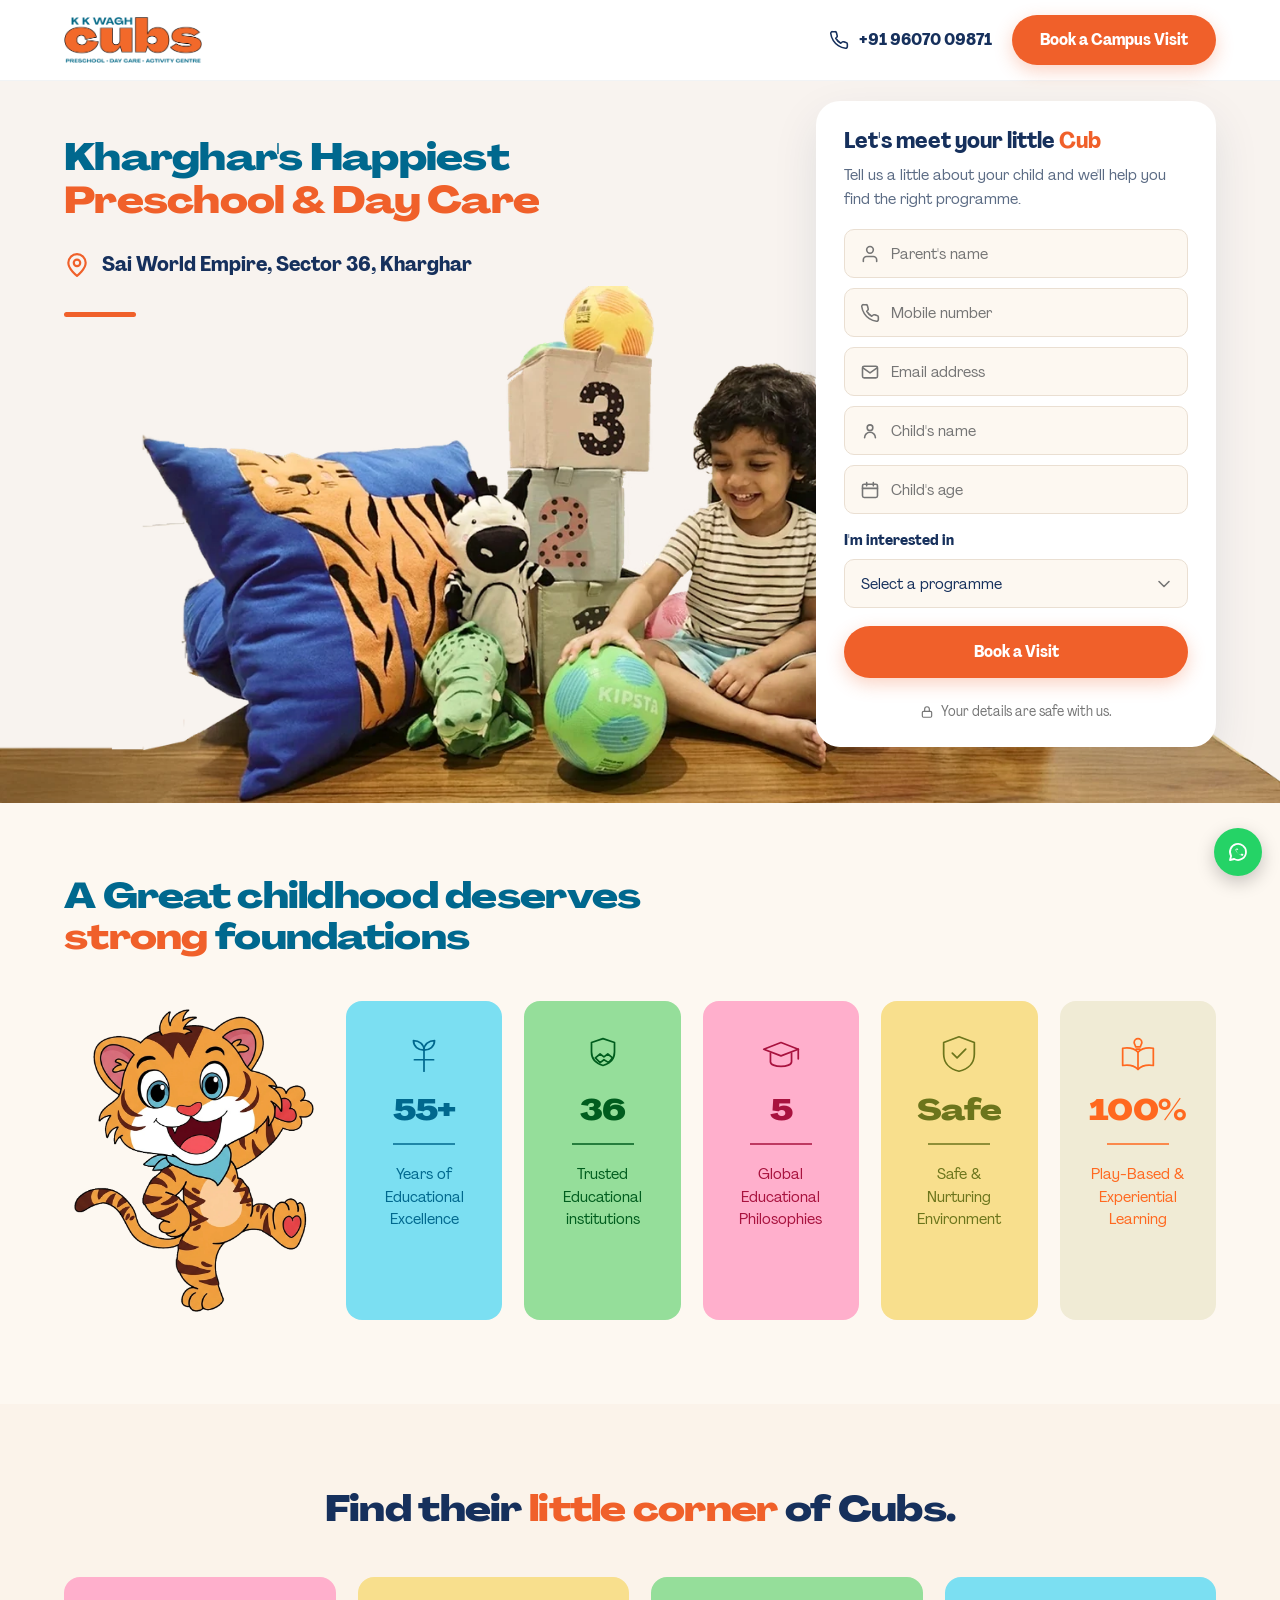
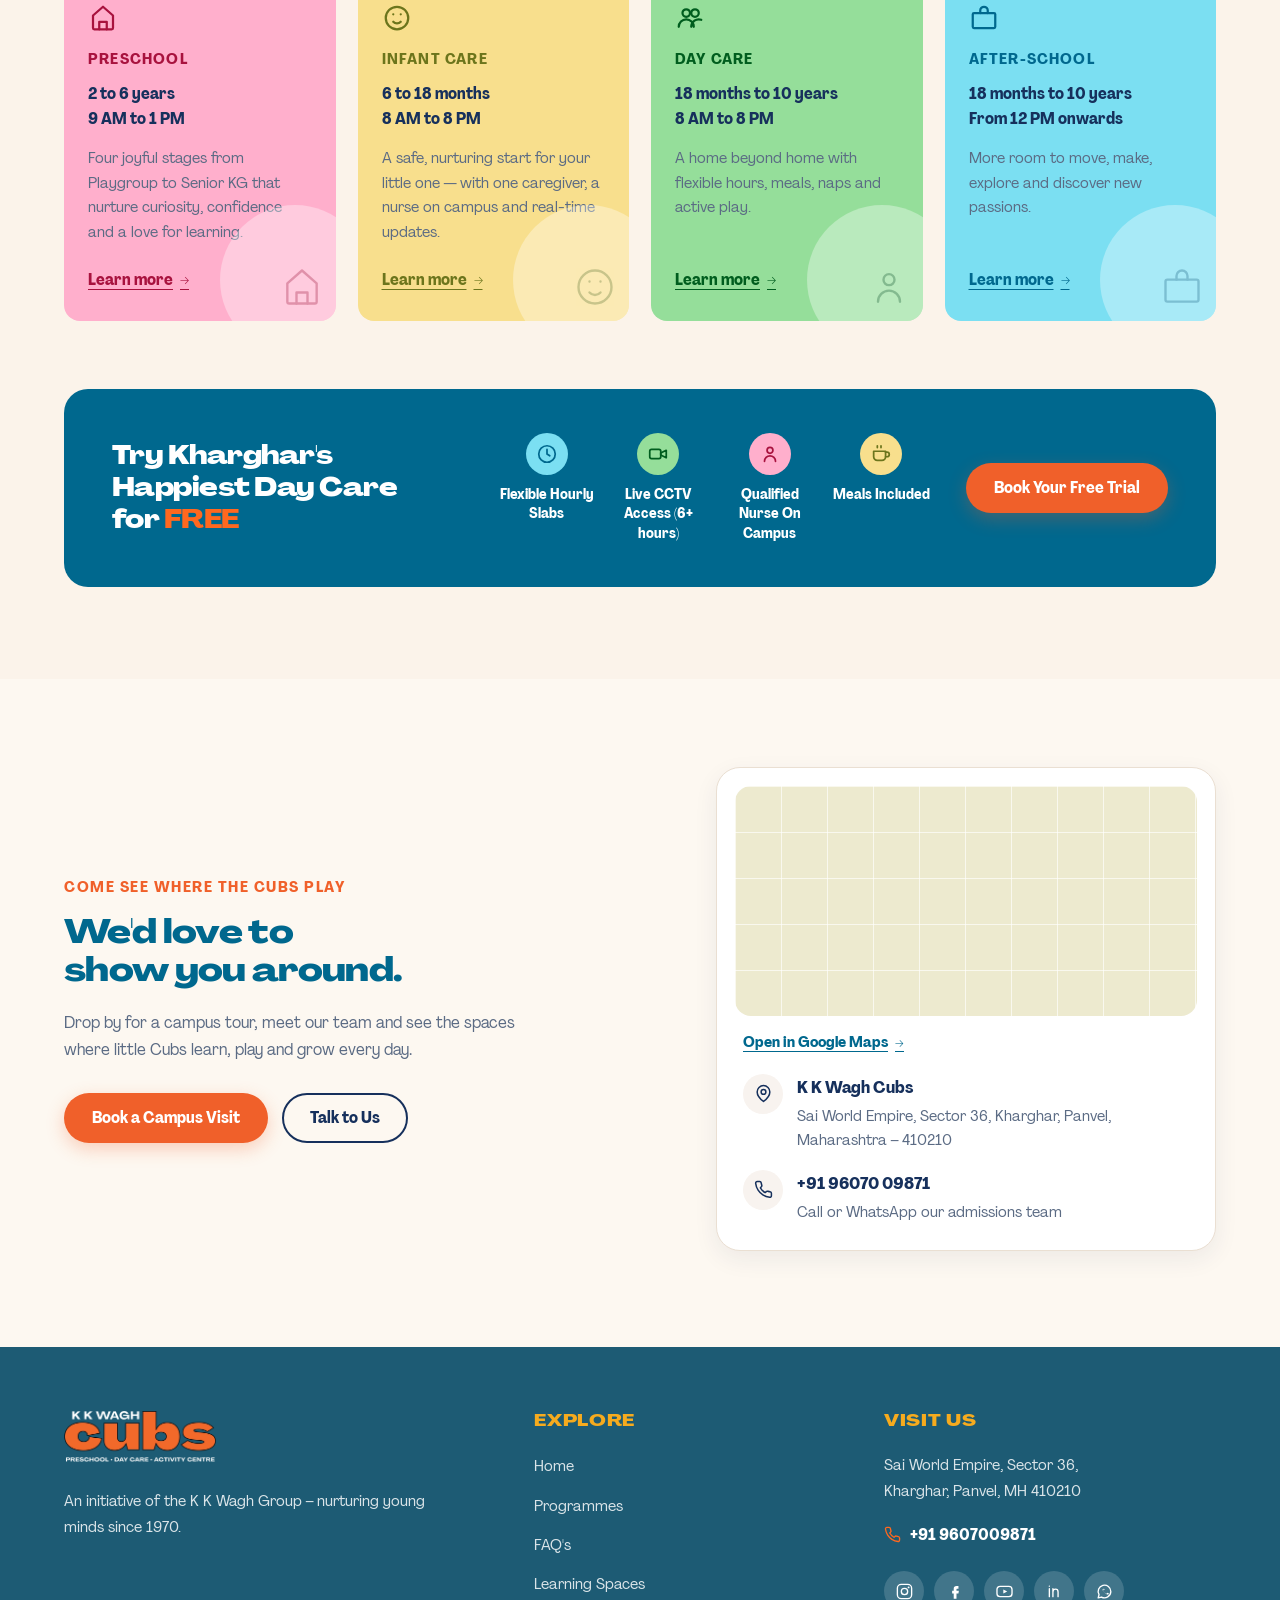
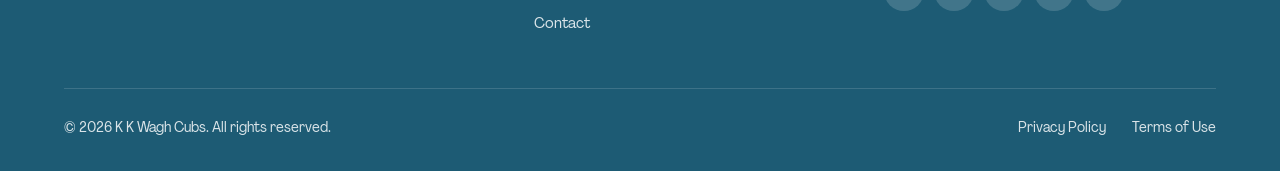
==== commit a5de00c5: "Update index.html" ====
--- a/index.html
+++ b/index.html
@@ -98,10 +98,10 @@
               <label class="sr-only" for="programme">Select a programme</label>
               <select id="programme" name="programme" required>
                 <option value="" selected>Select a programme</option>
-                <option>Preschool — 2 to 6 years</option>
-                <option>Infant Care — 6 to 18 months</option>
-                <option>Day Care — 18 months to 10 years</option>
-                <option>After-School — 18 months to 10 years</option>
+                <option>Preschool 2 to 6 years</option>
+                <option>Infant Care 6 to 18 months</option>
+                <option>Day Care 18 months to 10 years</option>
+                <option>After-School 18 months to 10 years</option>
               </select>
               <svg class="ic chevron" viewBox="0 0 24 24" aria-hidden="true"><path d="m6 9 6 6 6-6"/></svg>
             </div>
--- a/styles.css
+++ b/styles.css
@@ -190,7 +190,10 @@
    the section, so the enquiry card overlaps it exactly as in the Figma frame.
    Stacked layouts put it back in flow — see the 1080px breakpoint. */
 .hero-photo {
-  position: absolute; inset: auto 0 0 0;
+  position: absolute; left: 0; right: auto; bottom: 0;
+  /* capped so the photo can't scale taller than the hero on wide screens and
+     ride up behind the heading; left-anchored as it is in the Figma frame */
+  width: min(100%, 1380px);
   z-index: 0; line-height: 0; pointer-events: none;
 }
 .hero-photo img { width: 100%; height: auto; }
@@ -200,12 +203,16 @@
   grid-template-columns: 1fr 400px;
   gap: 56px;
   align-items: start;
-  padding-block: 56px 48px;
+  padding-block: 56px 56px;
   min-height: 560px;
 }
 
 /* the two real columns ride above the photo layer */
 .hero-copy, .enquiry-card { position: relative; z-index: 2; }
+
+/* the heading keeps the section's top padding; the card rides up past it,
+   sitting ~20px below the hero edge as it does in the Figma frame */
+.enquiry-card { margin-top: -36px; }
 
 .hero-copy h1 {
   color: var(--teal);
@@ -234,13 +241,13 @@
 .enquiry-card {
   background: var(--white);
   border-radius: var(--r-lg);
-  padding: 30px 32px 28px;
+  padding: 26px 28px 24px;
   box-shadow: var(--shadow-card);
 }
 .enquiry-title { font-family: var(--font-body); font-size: 23px; font-weight: 700; letter-spacing: 0; }
-.enquiry-sub { margin-top: 12px; font-size: 16px; line-height: 1.55; }
-
-.enquiry-form { margin-top: 22px; display: grid; gap: 12px; }
+.enquiry-sub { margin-top: 10px; font-size: 16px; line-height: 1.5; }
+
+.enquiry-form { margin-top: 18px; display: grid; gap: 10px; }
 .field { position: relative; display: block; }
 .field-ic {
   position: absolute; left: 16px; top: 50%;
@@ -254,23 +261,23 @@
   background: var(--cream);
   border: 1px solid var(--line);
   border-radius: var(--r-sm);
-  padding: 15px 16px 15px 46px;
+  padding: 13px 16px 13px 46px;
   transition: border-color .16s ease, background-color .16s ease;
 }
 .field input::placeholder { color: var(--ink-muted); }
 .field input:focus, .field select:focus { background: #fff; border-color: var(--orange); outline: none; }
 
-.interest { border: 0; margin: 6px 0 0; padding: 0; }
-.interest legend { padding: 0 0 8px; font-weight: 700; font-size: 15px; color: var(--navy); }
+.interest { border: 0; margin: 4px 0 0; padding: 0; }
+.interest legend { padding: 0 0 7px; font-weight: 700; font-size: 15px; color: var(--navy); }
 
 .select-field select { appearance: none; padding-left: 16px; cursor: pointer; }
 .chevron { position: absolute; right: 14px; top: 50%; transform: translateY(-50%); color: var(--ink-muted); pointer-events: none; }
 
-.enquiry-form .btn { margin-top: 10px; padding-block: 17px; }
+.enquiry-form .btn { margin-top: 8px; padding-block: 16px; }
 
 .form-note {
   display: flex; align-items: center; justify-content: center; gap: 7px;
-  margin-top: 14px; font-size: 14px; color: var(--ink-muted);
+  margin-top: 12px; font-size: 14px; color: var(--ink-muted);
 }
 .form-note .ic { width: 14px; height: 14px; stroke-width: 2; }
 
@@ -583,11 +590,12 @@
   /* copy → photo → form, in DOM order, with the photo bled to the edges */
   .hero-photo {
     position: static;
+    width: auto;
     margin-inline: calc(var(--gutter) * -1);
   }
   .hero-photo img { aspect-ratio: 2.3 / 1; object-fit: cover; object-position: center bottom; }
   .hero-grid { min-height: 0; padding-block: 44px 40px; grid-template-columns: 1fr; gap: 32px; }
-  .enquiry-card { max-width: 460px; }
+  .enquiry-card { margin-top: 0; max-width: 460px; }
 
   /* 5 cards + mascot = 6 items = two full rows, no gap */
   .stat-grid { grid-template-columns: repeat(3, 1fr); }
